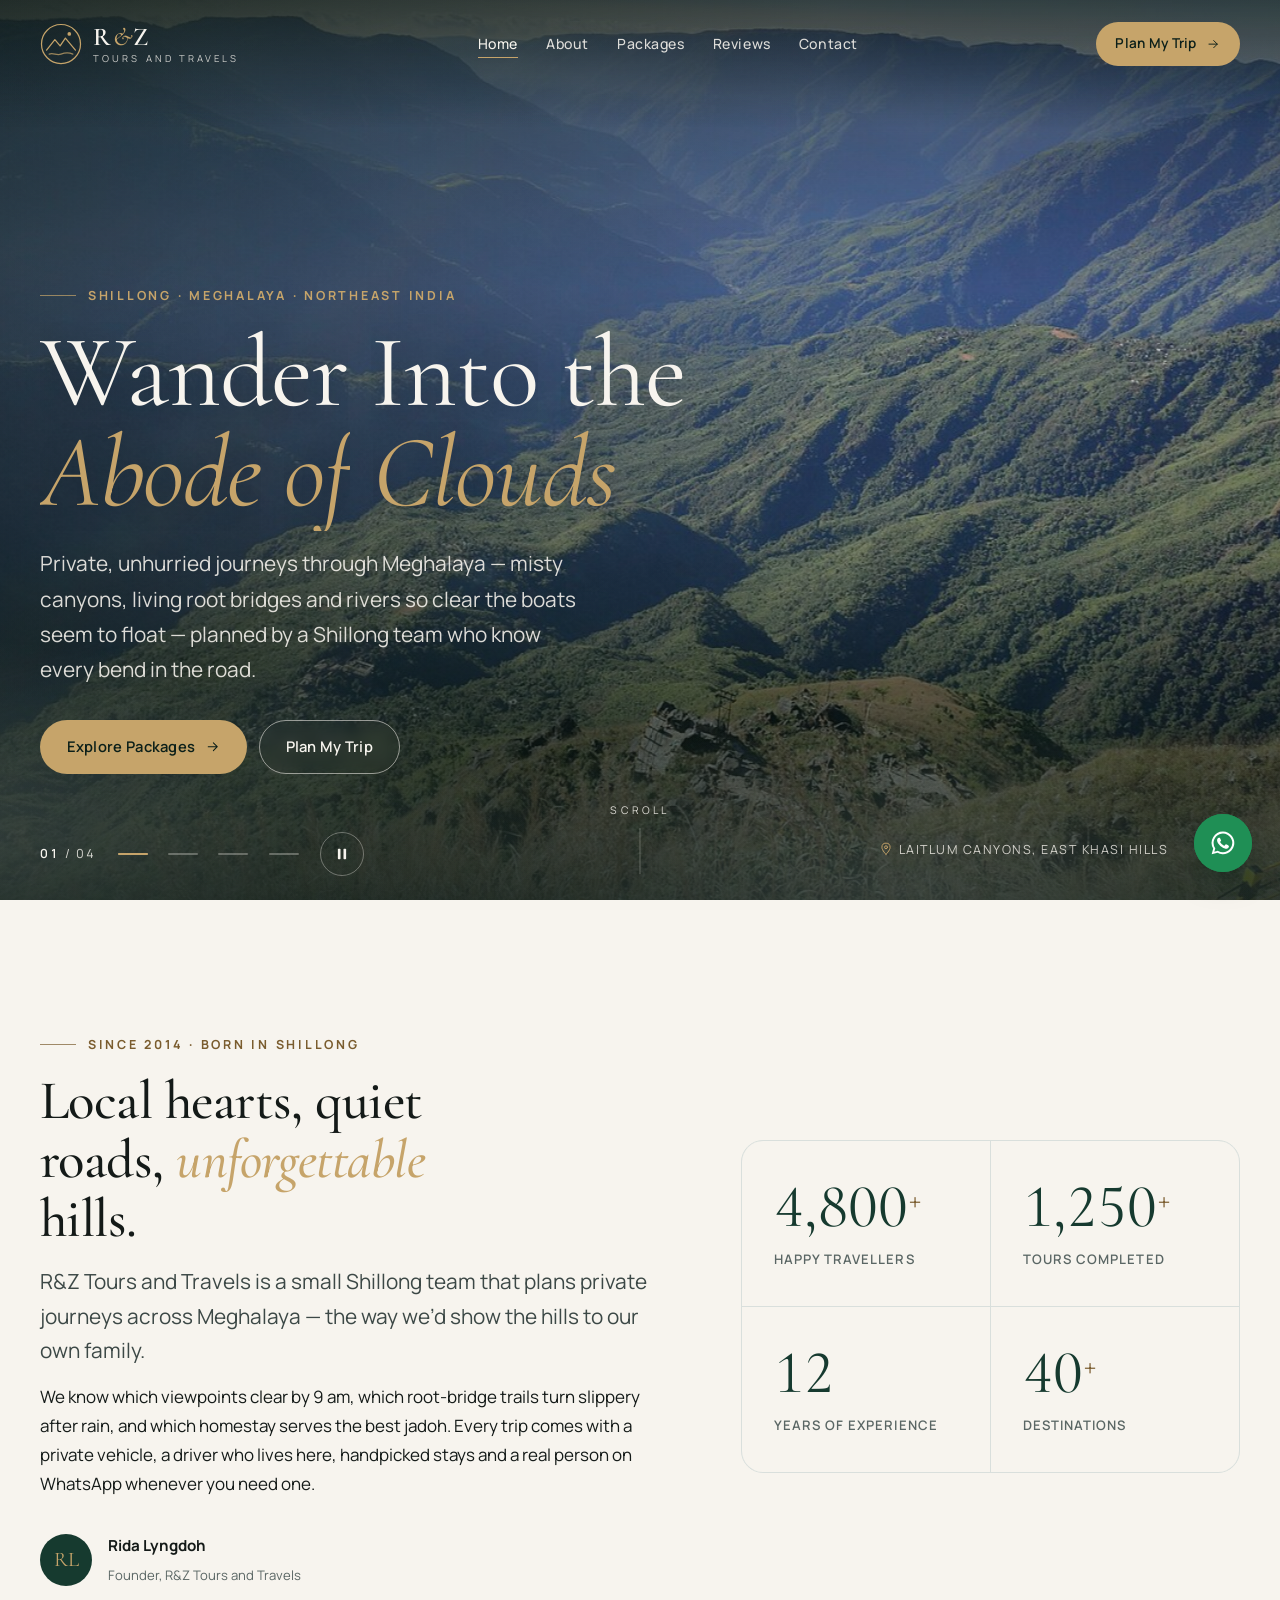
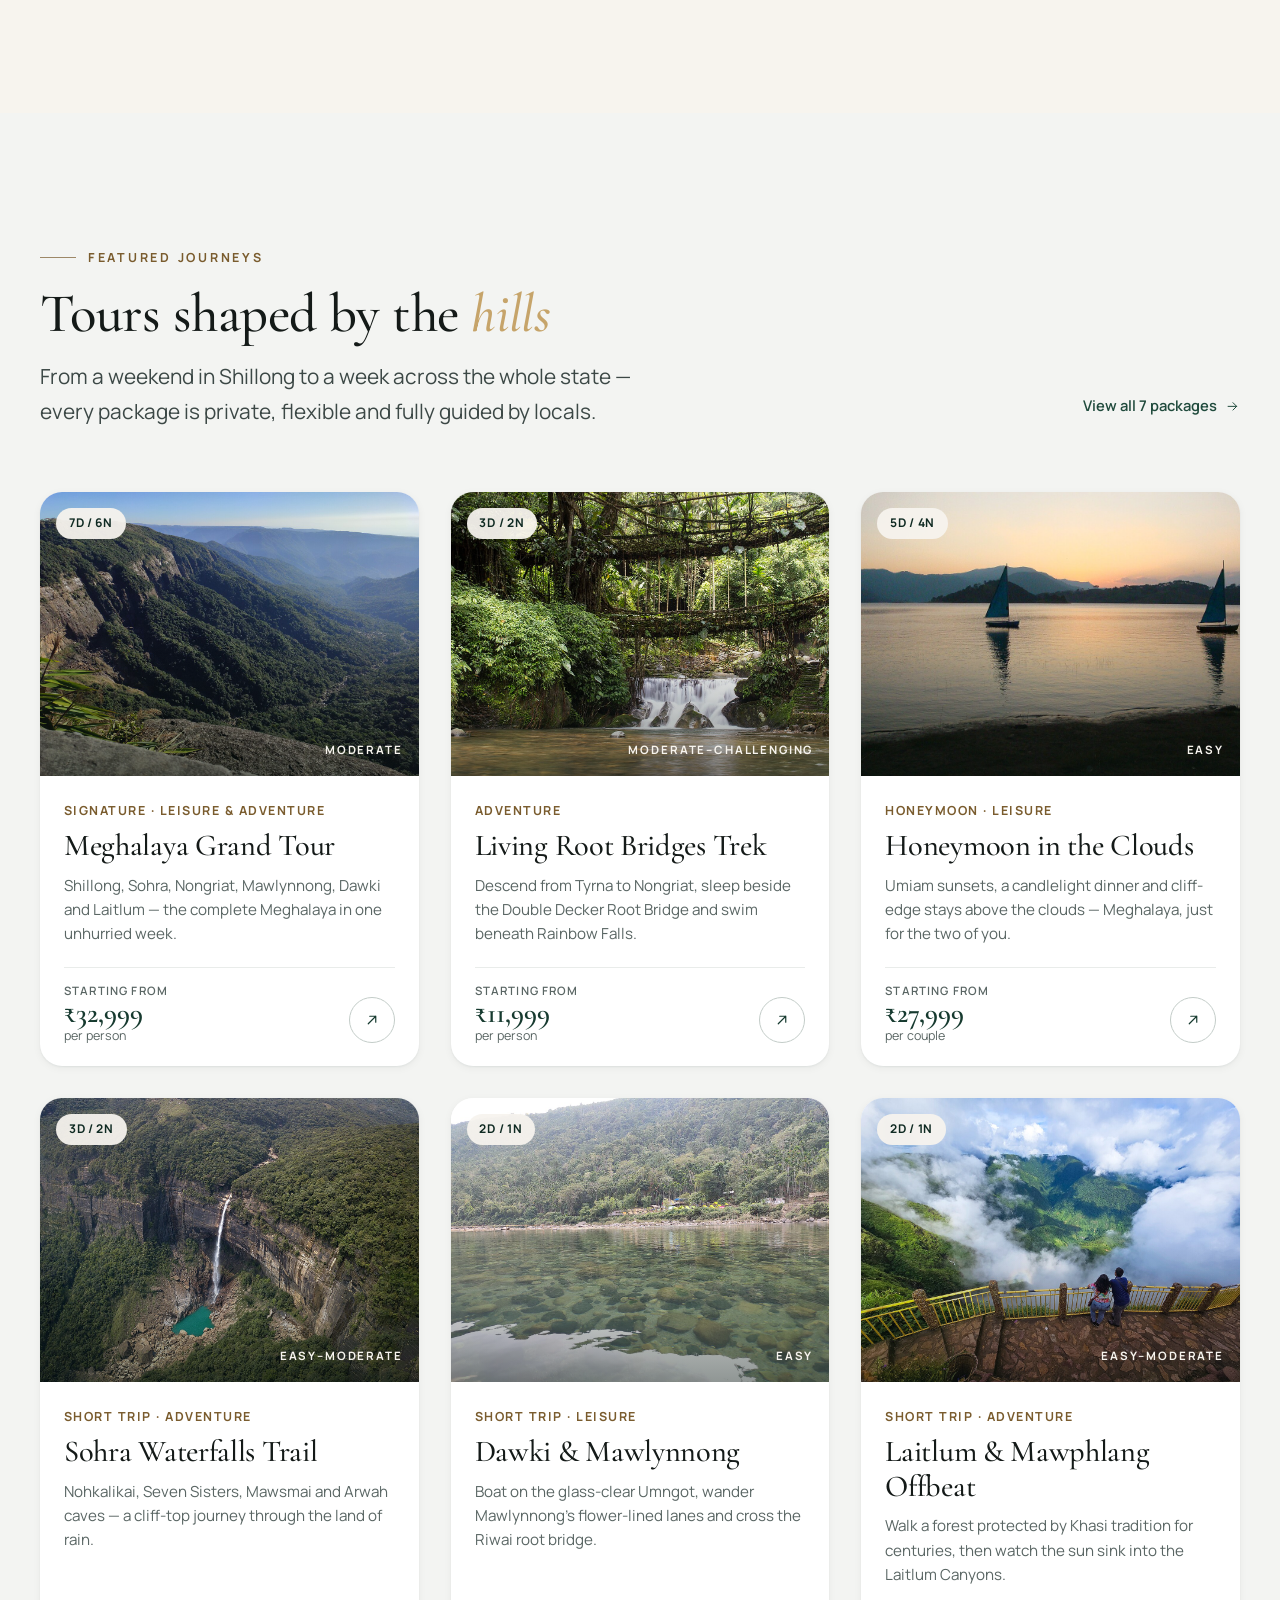
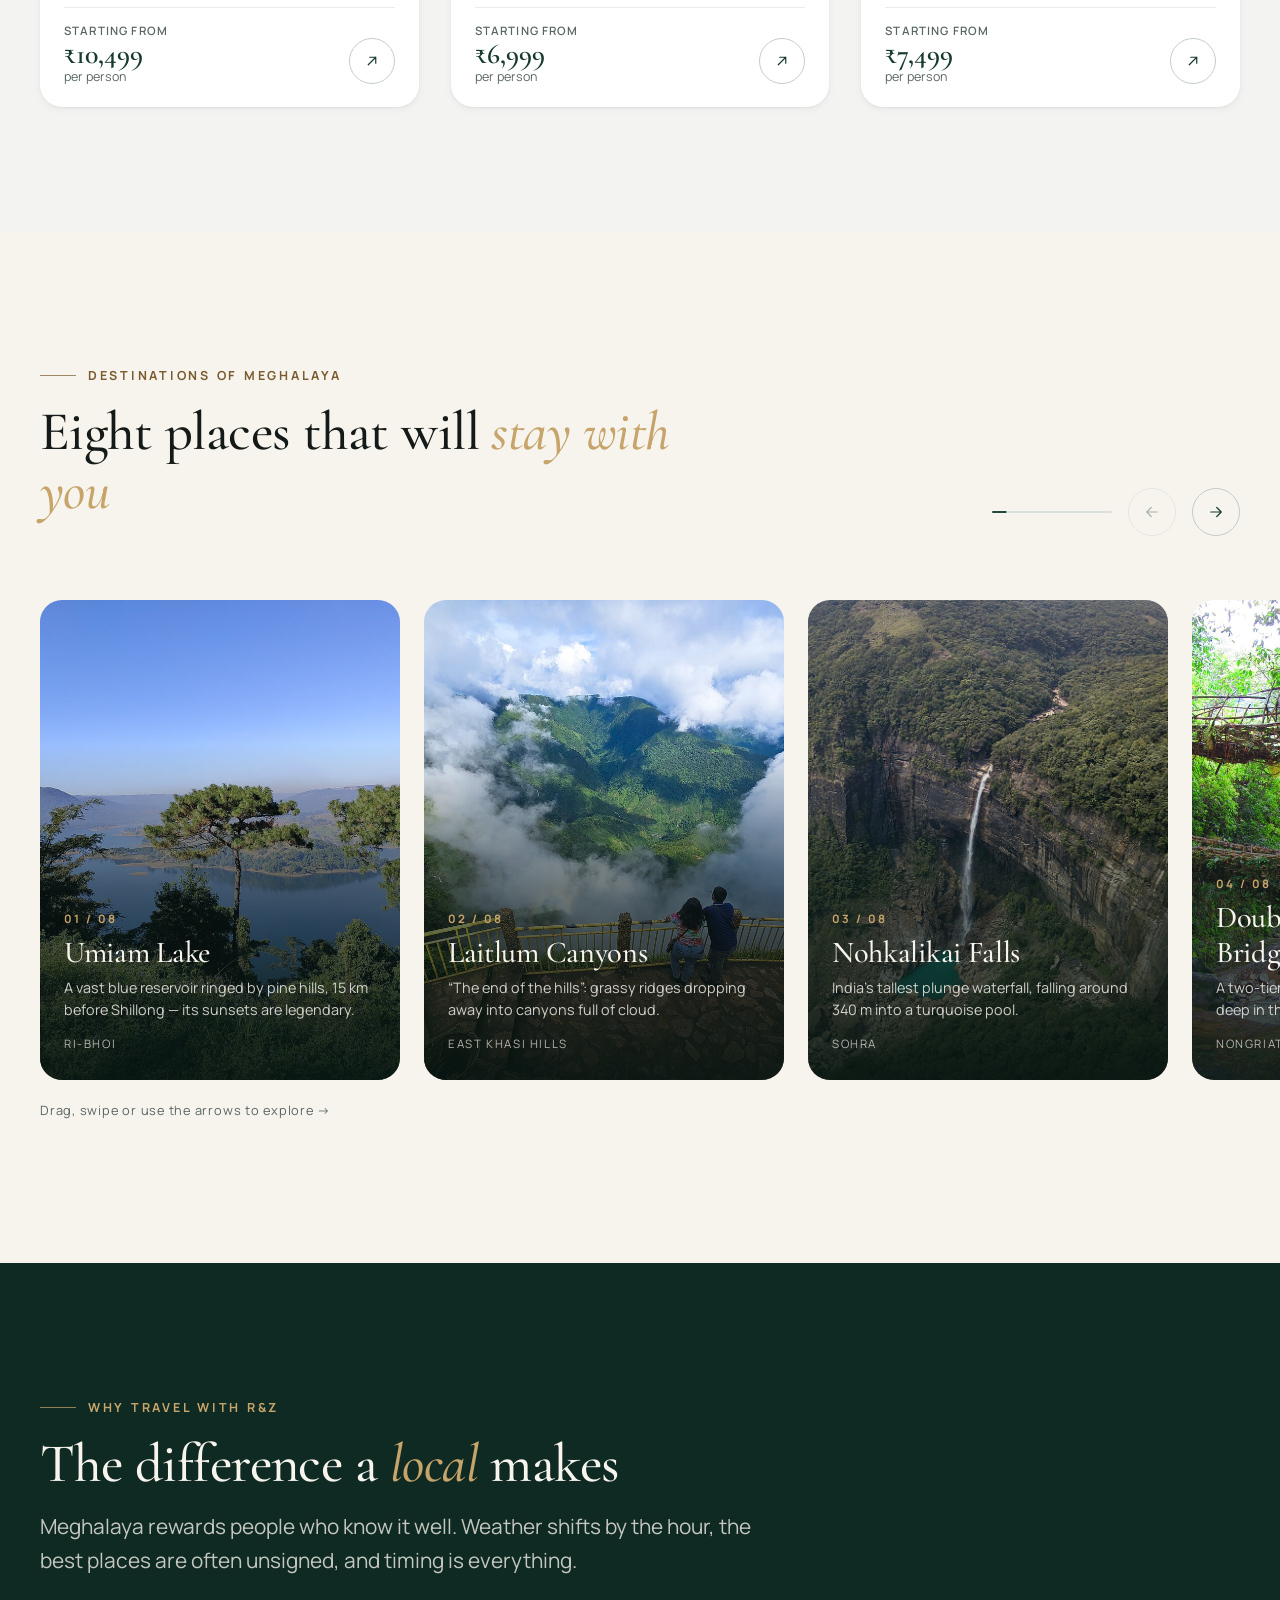
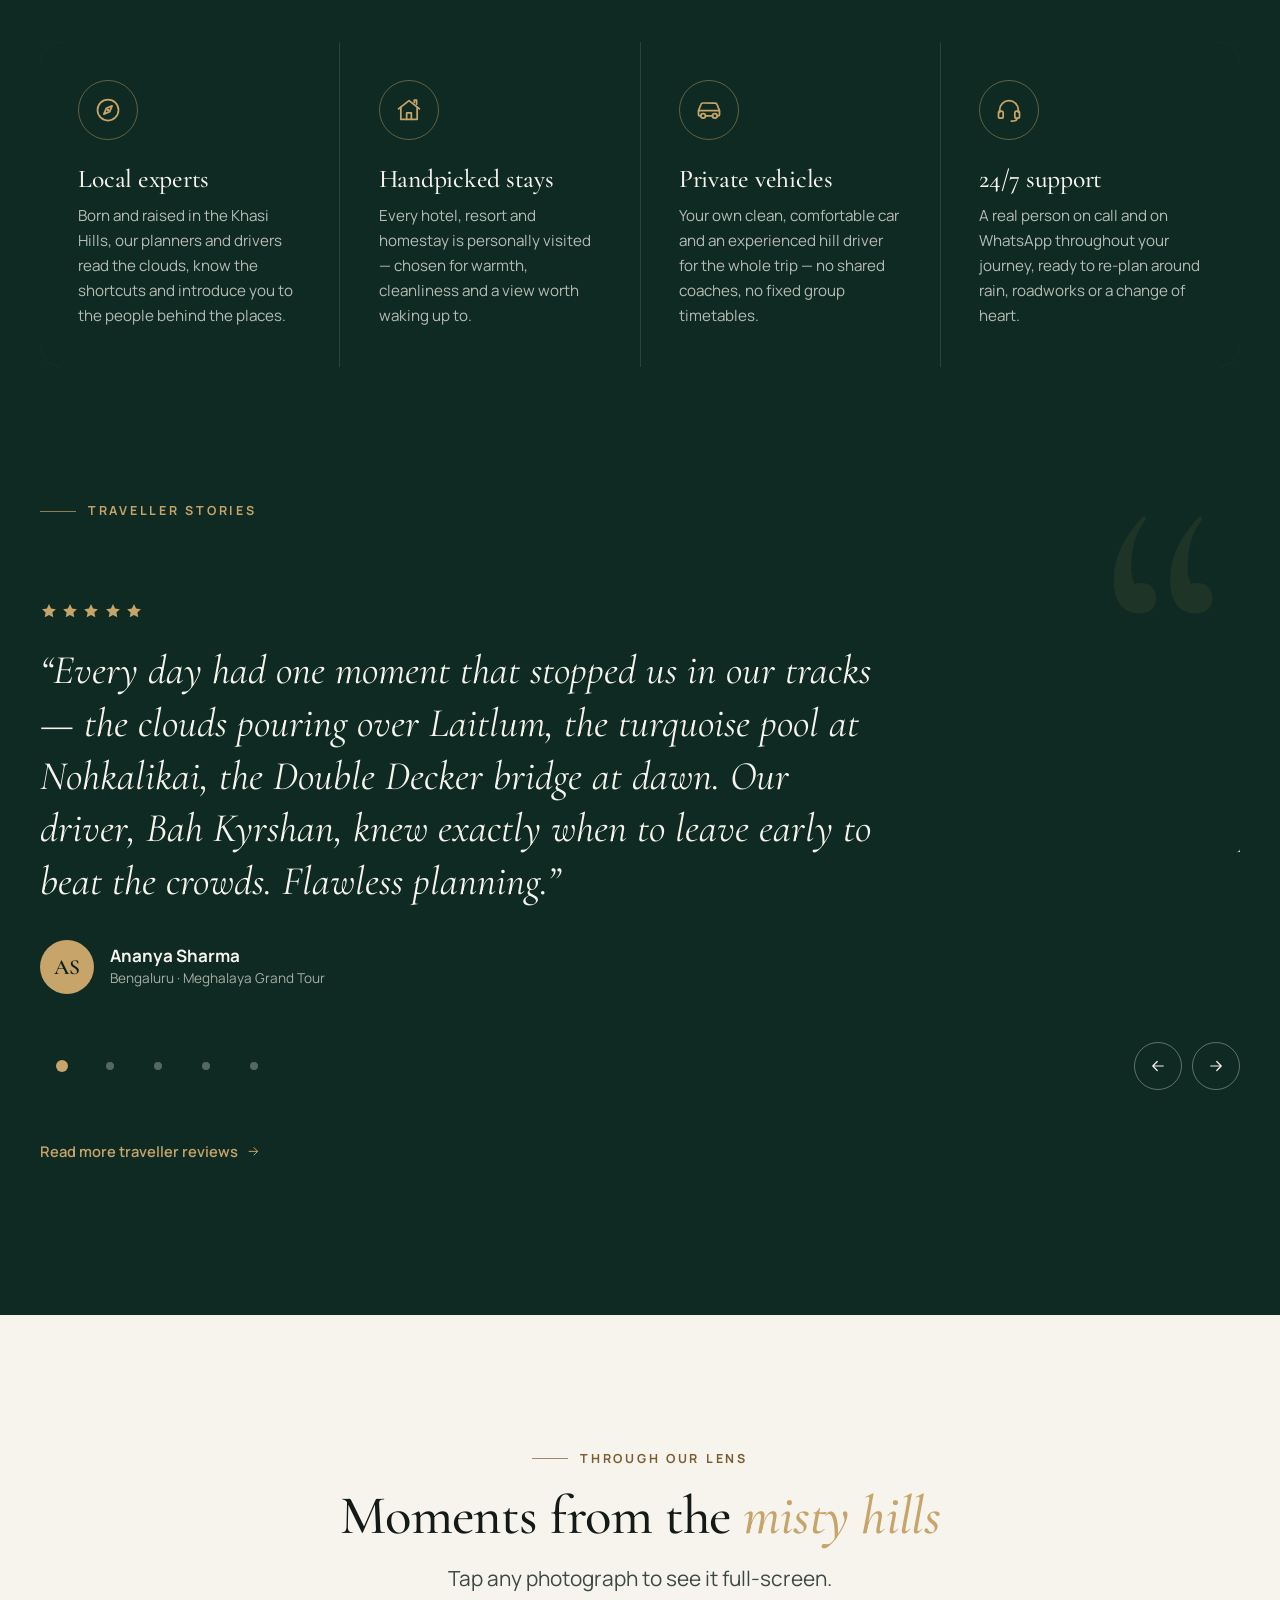
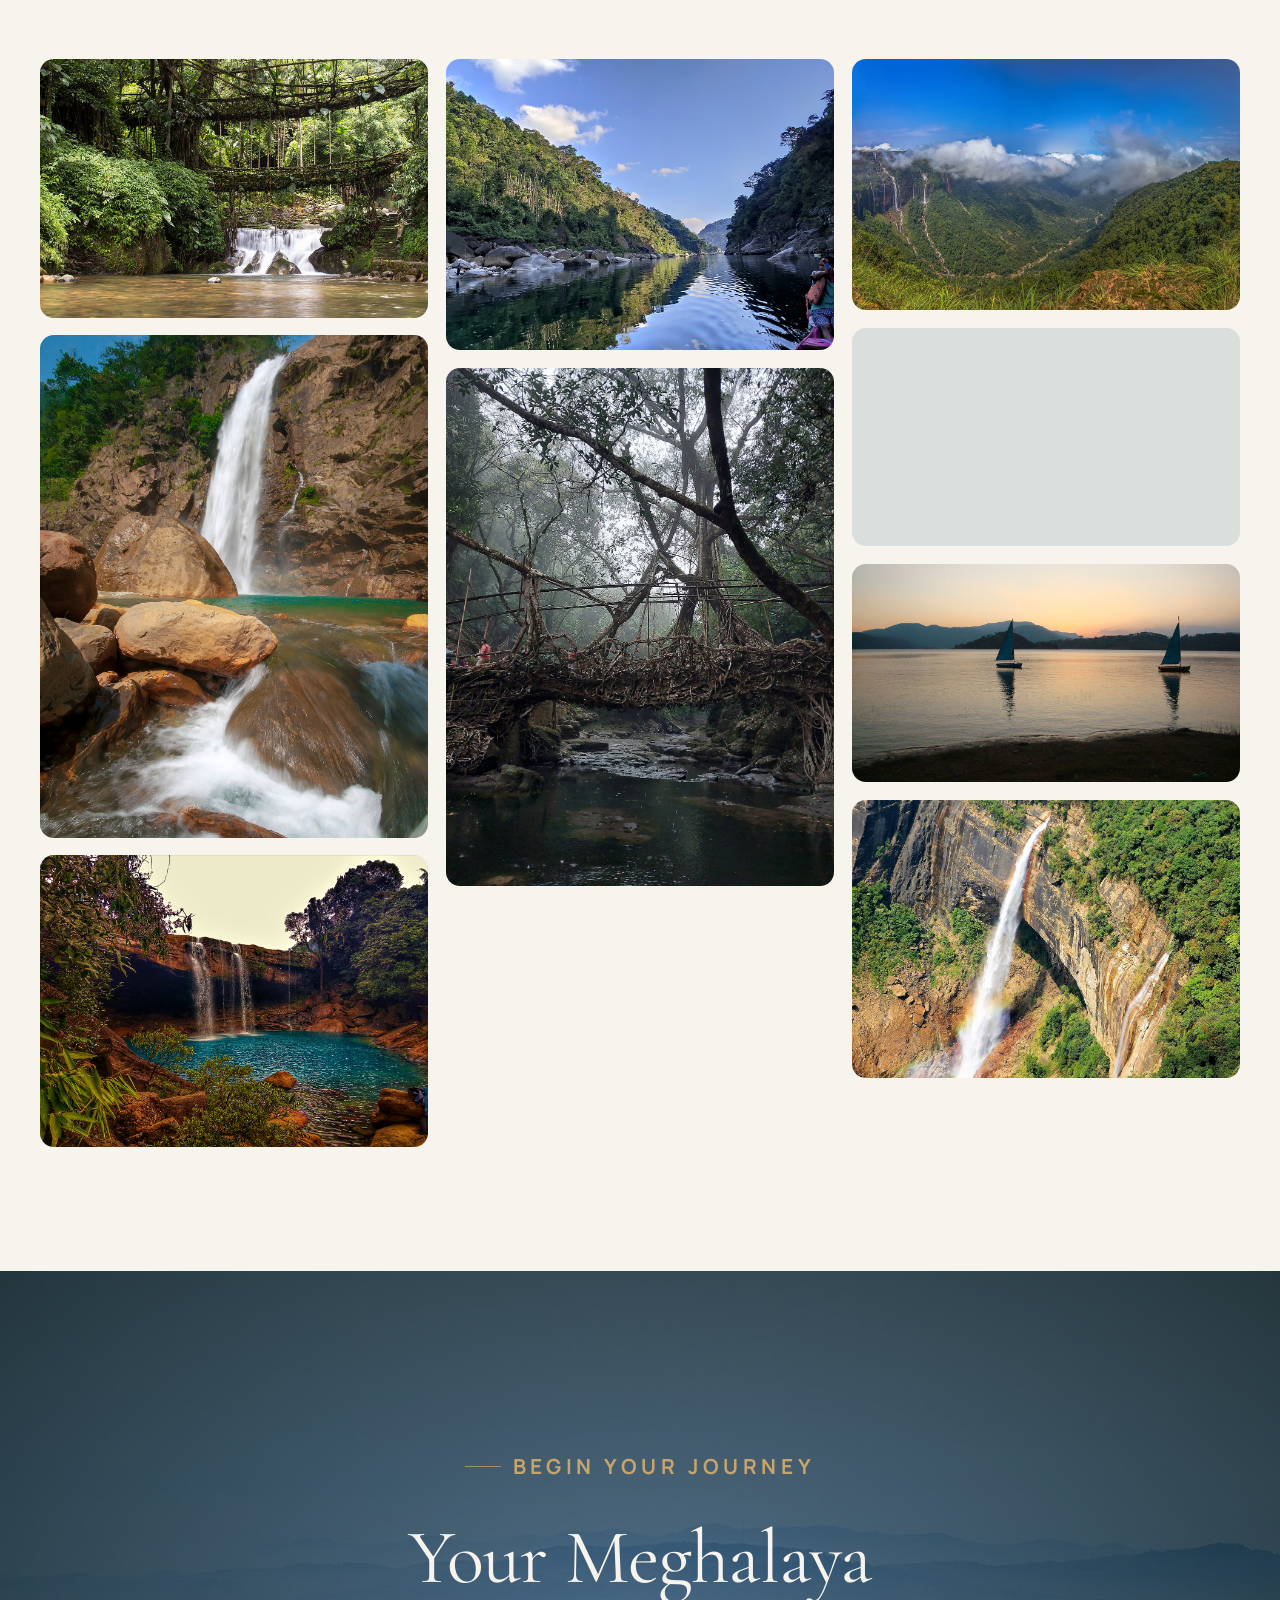
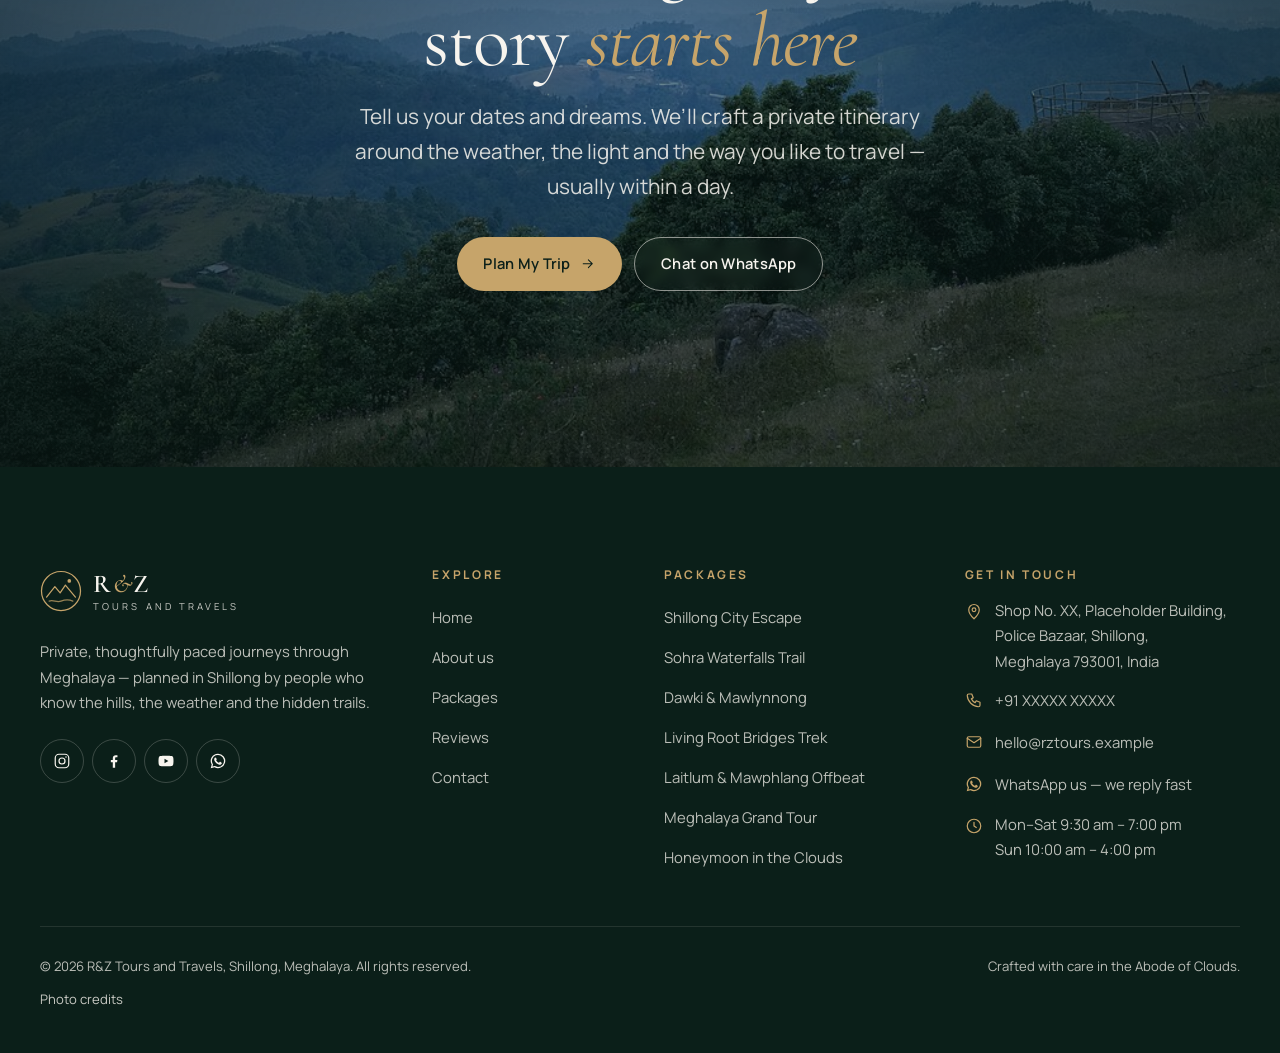
==== index.html @ 7c899595 "Initial Commit" ====
<!DOCTYPE html>
<html lang="en-IN">
<head>
<meta charset="utf-8">
<meta name="viewport" content="width=device-width, initial-scale=1">
<title>R&amp;Z Tours and Travels | Meghalaya &amp; Shillong Tour Packages</title>
<meta name="description" content="Private, locally guided tours of Meghalaya from Shillong — living root bridges, Sohra waterfalls, Dawki, Mawlynnong and Laitlum. Plan your trip with R&amp;Z Tours and Travels.">
<meta name="theme-color" content="#0f2a22">
<meta name="robots" content="index, follow">
<!-- Open Graph / social sharing (replace the example domain with your live domain) -->
<meta property="og:type" content="website">
<meta property="og:site_name" content="R&amp;Z Tours and Travels">
<meta property="og:title" content="R&amp;Z Tours and Travels | Meghalaya &amp; Shillong Tour Packages">
<meta property="og:description" content="Private, locally guided tours of Meghalaya from Shillong — living root bridges, Sohra waterfalls, Dawki, Mawlynnong and Laitlum. Plan your trip with R&amp;Z Tours and Travels.">
<meta property="og:url" content="https://www.rztours.example/">
<meta property="og:image" content="https://www.rztours.example/assets/images/laitlum-canyons-hero.jpg">
<meta property="og:locale" content="en_IN">
<meta name="twitter:card" content="summary_large_image">
<link rel="icon" type="image/svg+xml" href="data:image/svg+xml,%3Csvg%20xmlns%3D'http%3A%2F%2Fwww.w3.org%2F2000%2Fsvg'%20viewBox%3D'0%200%2048%2048'%3E%3Crect%20width%3D'48'%20height%3D'48'%20rx%3D'12'%20fill%3D'%230f2a22'%2F%3E%3Cpath%20d%3D'M8%2032l9.5-12%206%207.2%206-9L41%2032'%20fill%3D'none'%20stroke%3D'%23c6a46a'%20stroke-width%3D'3'%20stroke-linecap%3D'round'%20stroke-linejoin%3D'round'%2F%3E%3Ccircle%20cx%3D'33.5'%20cy%3D'13'%20r%3D'2.6'%20fill%3D'%23c6a46a'%2F%3E%3C%2Fsvg%3E">
<link rel="preconnect" href="https://fonts.googleapis.com">
<link rel="preconnect" href="https://fonts.gstatic.com" crossorigin>
<link rel="stylesheet" href="https://fonts.googleapis.com/css2?family=Cormorant+Garamond:ital,wght@0,400;0,500;0,600;1,400;1,500&amp;family=Manrope:wght@400;500;600;700&amp;display=swap">
<link rel="stylesheet" href="assets/css/style.css">
<script>
  /* Runs before paint: flags JS, decides between first-visit preloader and the page-transition curtain.
     Failsafe: if main.js never loads, the page is revealed after 4s. */
  (function (h) {
    h.className += ' js';
    var first = false;
    try { first = !sessionStorage.getItem('rz-visited'); sessionStorage.setItem('rz-visited', '1'); } catch (e) {}
    var reduce = window.matchMedia && window.matchMedia('(prefers-reduced-motion: reduce)').matches;
    h.className += (first && !reduce) ? ' show-preloader' : ' pt-cover';
    setTimeout(function () { if (!window.RZ) { h.className = h.className.replace(/\b(js|pt-cover|show-preloader)\b/g, ''); } }, 4000);
  })(document.documentElement);
</script>
<script type="application/ld+json">
{
  "@context": "https://schema.org",
  "@type": "TravelAgency",
  "name": "R&Z Tours and Travels",
  "url": "https://www.rztours.example/",
  "description": "Shillong-based travel agency offering private tours of Meghalaya: Shillong, Sohra (Cherrapunji), Dawki, Mawlynnong, living root bridges and Laitlum.",
  "image": "https://www.rztours.example/assets/images/laitlum-canyons-hero.jpg",
  "telephone": "+91 XXXXX XXXXX",
  "email": "hello@rztours.example",
  "priceRange": "₹₹",
  "address": {
    "@type": "PostalAddress",
    "streetAddress": "Shop No. XX, Placeholder Building, Police Bazaar",
    "addressLocality": "Shillong",
    "addressRegion": "Meghalaya",
    "postalCode": "793001",
    "addressCountry": "IN"
  },
  "geo": {
    "@type": "GeoCoordinates",
    "latitude": 25.5761,
    "longitude": 91.8826
  },
  "areaServed": {
    "@type": "State",
    "name": "Meghalaya"
  },
  "openingHoursSpecification": [
    {
      "@type": "OpeningHoursSpecification",
      "dayOfWeek": [
        "Monday",
        "Tuesday",
        "Wednesday",
        "Thursday",
        "Friday",
        "Saturday"
      ],
      "opens": "09:30",
      "closes": "19:00"
    },
    {
      "@type": "OpeningHoursSpecification",
      "dayOfWeek": "Sunday",
      "opens": "10:00",
      "closes": "16:00"
    }
  ],
  "sameAs": [
    "https://www.instagram.com/",
    "https://www.facebook.com/",
    "https://www.youtube.com/"
  ]
}
</script>
</head><body>
<a class="skip-link" href="#main">Skip to main content</a>

<!-- Preloader (first visit only) -->
<div class="preloader" aria-hidden="true">
  <div class="preloader__inner">
    <svg class="preloader__mark" viewBox="0 0 48 48" fill="none" stroke="currentColor" stroke-width="1.4" stroke-linecap="round" stroke-linejoin="round" aria-hidden="true"><circle cx="24" cy="24" r="22.3"/><path d="M7.5 31l9.5-12 6 7.2 6-9 11.5 13.8"/><path d="M10.5 35.6c4.4-2 8.6 1.9 13.5 0s9.2-2 13.5 0" opacity=".75"/><circle cx="33.5" cy="12.5" r="2.1" fill="currentColor" stroke="none"/></svg>
    <div class="preloader__word"><span>R&amp;Z</span></div>
    <div class="preloader__line"></div>
    <p class="preloader__sub">Tours and Travels · Shillong</p>
  </div>
</div>

<!-- Page transition curtain -->
<div class="page-transition" aria-hidden="true"><div class="page-transition__panel"><svg class="page-transition__mark" viewBox="0 0 48 48" fill="none" stroke="currentColor" stroke-width="1.4" stroke-linecap="round" stroke-linejoin="round" aria-hidden="true"><circle cx="24" cy="24" r="22.3"/><path d="M7.5 31l9.5-12 6 7.2 6-9 11.5 13.8"/><path d="M10.5 35.6c4.4-2 8.6 1.9 13.5 0s9.2-2 13.5 0" opacity=".75"/><circle cx="33.5" cy="12.5" r="2.1" fill="currentColor" stroke="none"/></svg></div></div>

<!-- ============ HEADER (identical on every page) ============ -->
<header class="site-header">
  <div class="container header__inner">
    <a class="logo" href="index.html" aria-label="R&amp;Z Tours and Travels — home">
      <svg class="logo__mark" viewBox="0 0 48 48" fill="none" stroke="currentColor" stroke-width="1.4" stroke-linecap="round" stroke-linejoin="round" aria-hidden="true"><circle cx="24" cy="24" r="22.3"/><path d="M7.5 31l9.5-12 6 7.2 6-9 11.5 13.8"/><path d="M10.5 35.6c4.4-2 8.6 1.9 13.5 0s9.2-2 13.5 0" opacity=".75"/><circle cx="33.5" cy="12.5" r="2.1" fill="currentColor" stroke="none"/></svg>
      <span class="logo__text"><span class="logo__name">R<i>&amp;</i>Z</span><span class="logo__sub">Tours and Travels</span></span>
    </a>
    <nav class="nav" aria-label="Primary">
      <ul class="nav__list">
          <li><a class="nav__link" href="index.html" aria-current="page">Home</a></li>
          <li><a class="nav__link" href="about.html">About</a></li>
          <li><a class="nav__link" href="packages.html">Packages</a></li>
          <li><a class="nav__link" href="reviews.html">Reviews</a></li>
          <li><a class="nav__link" href="contact.html">Contact</a></li>
      </ul>
    </nav>
    <a class="btn btn--gold btn--sm header__cta" href="contact.html">Plan My Trip <svg viewBox="0 0 24 24" fill="none" stroke="currentColor" stroke-width="1.6" stroke-linecap="round" stroke-linejoin="round" aria-hidden="true"><path d="M5 12h14M13 6l6 6-6 6"/></svg></a>
    <button class="menu-toggle" type="button" aria-expanded="false" aria-controls="mobile-menu" aria-label="Open menu">
      <span class="menu-toggle__box" aria-hidden="true"><span class="menu-toggle__line"></span><span class="menu-toggle__line"></span><span class="menu-toggle__line"></span></span>
    </button>
  </div>
</header>

<div class="mobile-menu" id="mobile-menu">
  <nav aria-label="Mobile">
    <ul class="mobile-menu__list">
        <li class="mobile-menu__item"><a class="mobile-menu__link" href="index.html" aria-current="page"><small>01</small>Home</a></li>
        <li class="mobile-menu__item"><a class="mobile-menu__link" href="about.html"><small>02</small>About</a></li>
        <li class="mobile-menu__item"><a class="mobile-menu__link" href="packages.html"><small>03</small>Packages</a></li>
        <li class="mobile-menu__item"><a class="mobile-menu__link" href="reviews.html"><small>04</small>Reviews</a></li>
        <li class="mobile-menu__item"><a class="mobile-menu__link" href="contact.html"><small>05</small>Contact</a></li>
    </ul>
  </nav>
  <div class="mobile-menu__foot">
    <a href="tel:+91XXXXXXXXXX">+91&nbsp;XXXXX&nbsp;XXXXX</a>
    <a href="mailto:hello@rztours.example">hello@rztours.example</a>
    <a href="https://wa.me/91XXXXXXXXXX" target="_blank" rel="noopener">Chat on WhatsApp</a>
  </div>
</div>
<!-- ============ /HEADER ============ -->

<main id="main">
  <!-- ===== HERO ===== -->
  <section class="hero hero--home" data-hero-slider aria-label="Introduction">
    <div class="hero__media" data-parallax="0.3">
      <div class="hero__slide is-active" data-caption="Laitlum Canyons, East Khasi Hills"><img src="assets/images/laitlum-canyons-hero.jpg" srcset="assets/images/laitlum-canyons.jpg 1280w, assets/images/laitlum-canyons-hero.jpg 1920w" sizes="100vw" width="1920" height="1440" alt="Layered green ridges of the Laitlum Canyons at the edge of the Khasi Hills" fetchpriority="high" decoding="async"></div>
      <div class="hero__slide" data-caption="Nohkalikai Falls, Sohra"><img src="assets/images/nohkalikai-falls-clouds-hero.jpg" srcset="assets/images/nohkalikai-falls-clouds.jpg 1280w, assets/images/nohkalikai-falls-clouds-hero.jpg 1920w" sizes="100vw" width="1920" height="1440" alt="" decoding="async"></div>
      <div class="hero__slide" data-caption="Umiam Lake, Ri-Bhoi"><img src="assets/images/umiam-lake-aerial-hero.jpg" srcset="assets/images/umiam-lake-aerial.jpg 1280w, assets/images/umiam-lake-aerial-hero.jpg 1920w" sizes="100vw" width="1920" height="1280" alt="" decoding="async"></div>
      <div class="hero__slide" data-caption="Seven Sisters Falls, Sohra"><img src="assets/images/seven-sisters-falls-valley-hero.jpg" srcset="assets/images/seven-sisters-falls-valley.jpg 1280w, assets/images/seven-sisters-falls-valley-hero.jpg 1920w" sizes="100vw" width="1920" height="1242" alt="" decoding="async"></div>
    </div>
    <div class="hero__overlay"></div>
    <div class="hero__mist" aria-hidden="true"></div>
    <div class="container hero__content">
      <p class="eyebrow hero-fade hero-fade--1"><span>Shillong · Meghalaya<span class="hide-sm"> · Northeast India</span></span></p>
      <h1 class="hero__title" data-split>Wander Into the<br> <em>Abode of Clouds</em></h1>
      <p class="hero__lead hero-fade hero-fade--2">Private, unhurried journeys through Meghalaya — misty canyons, living root bridges and rivers so clear the boats seem to float — planned by a Shillong team who know every bend in the road.</p>
      <div class="hero__actions hero-fade hero-fade--3">
        <a class="btn btn--gold" href="packages.html">Explore Packages <svg viewBox="0 0 24 24" fill="none" stroke="currentColor" stroke-width="1.6" stroke-linecap="round" stroke-linejoin="round" aria-hidden="true"><path d="M5 12h14M13 6l6 6-6 6"/></svg></a>
        <a class="btn btn--ghost" href="contact.html">Plan My Trip</a>
      </div>
    </div>
    <div class="hero__bar hero-fade hero-fade--4">
      <div class="container hero__bar-inner">
        <div class="hero__slides-nav">
          <span class="hero__count"><strong data-hero-count>01</strong> / 04</span>
          <div class="hero__dots"><button class="hero__dot is-active" type="button" aria-label="Show slide 1: Laitlum Canyons, East Khasi Hills" aria-current="true"></button><button class="hero__dot" type="button" aria-label="Show slide 2: Nohkalikai Falls, Sohra" aria-current="false"></button><button class="hero__dot" type="button" aria-label="Show slide 3: Umiam Lake, Ri-Bhoi" aria-current="false"></button><button class="hero__dot" type="button" aria-label="Show slide 4: Seven Sisters Falls, Sohra" aria-current="false"></button></div>
          <button class="icon-btn icon-btn--light" type="button" data-hero-toggle aria-pressed="false" aria-label="Pause slideshow" style="width:44px;height:44px"><svg viewBox="0 0 24 24" fill="currentColor" aria-hidden="true" data-icon="pause"><rect x="6.5" y="5" width="3.5" height="14" rx="1"/><rect x="14" y="5" width="3.5" height="14" rx="1"/></svg><svg viewBox="0 0 24 24" fill="currentColor" aria-hidden="true" data-icon="play" style="display:none"><path d="M8 5.5v13l11-6.5z"/></svg></button>
        </div>
        <p class="hero__caption"><svg viewBox="0 0 24 24" fill="none" stroke="currentColor" stroke-width="1.6" stroke-linecap="round" stroke-linejoin="round" aria-hidden="true"><path d="M12 21s-7-6.2-7-12a7 7 0 0114 0c0 5.8-7 12-7 12z"/><circle cx="12" cy="9" r="2.5"/></svg><span data-hero-caption>Laitlum Canyons, East Khasi Hills</span></p>
      </div>
    </div>
    <a class="scroll-indicator" href="#intro"><span>Scroll</span><span class="scroll-indicator__track" aria-hidden="true"></span></a>
  </section>

  <!-- ===== INTRO + COUNTERS ===== -->
  <section class="section" id="intro" aria-labelledby="intro-title">
    <div class="container split split--60">
      <div class="intro__text" data-reveal>
        <p class="eyebrow">Since 2014 · Born in Shillong</p>
        <h2 id="intro-title">Local hearts, quiet roads, <em class="accent">unforgettable</em> hills.</h2>
        <p class="lead">R&amp;Z Tours and Travels is a small Shillong team that plans private journeys across Meghalaya — the way we’d show the hills to our own family.</p>
        <p>We know which viewpoints clear by 9 am, which root-bridge trails turn slippery after rain, and which homestay serves the best jadoh. Every trip comes with a private vehicle, a driver who lives here, handpicked stays and a real person on WhatsApp whenever you need one.</p>
        <div class="signature">
          <span class="signature__avatar" aria-hidden="true">RL</span>
          <span><span class="signature__name">Rida Lyngdoh</span><br><span class="signature__role">Founder, R&amp;Z Tours and Travels</span></span>
        </div>
      </div>
      <!-- PLACEHOLDER STATS — update with real figures -->
      <div class="counters" data-stagger="0.12">
        <div class="counter"><span class="counter__num" data-count="4800"><span class="counter__value">4,800</span><sup>+</sup></span><span class="counter__label">Happy travellers</span></div>
        <div class="counter"><span class="counter__num" data-count="1250"><span class="counter__value">1,250</span><sup>+</sup></span><span class="counter__label">Tours completed</span></div>
        <div class="counter"><span class="counter__num" data-count="12"><span class="counter__value">12</span></span><span class="counter__label">Years of experience</span></div>
        <div class="counter"><span class="counter__num" data-count="40"><span class="counter__value">40</span><sup>+</sup></span><span class="counter__label">Destinations</span></div>
      </div>
    </div>
  </section>

  <!-- ===== FEATURED PACKAGES ===== -->
  <section class="section section--fog" aria-labelledby="featured-title">
    <div class="container">
      <div class="section-head section-head--row">
        <div data-reveal>
          <p class="eyebrow">Featured journeys</p>
          <h2 id="featured-title">Tours shaped by the <em class="accent">hills</em></h2>
          <p class="lead">From a weekend in Shillong to a week across the whole state — every package is private, flexible and fully guided by locals.</p>
        </div>
        <a class="link-arrow" href="packages.html" data-reveal>View all 7 packages <svg viewBox="0 0 24 24" fill="none" stroke="currentColor" stroke-width="1.6" stroke-linecap="round" stroke-linejoin="round" aria-hidden="true"><path d="M5 12h14M13 6l6 6-6 6"/></svg></a>
      </div>
      <div class="pkg-grid" data-stagger="0.1">
        <article class="pkg-card" data-category="leisure adventure">
          <a class="pkg-card__link" href="packages/meghalaya-grand-tour.html">
            <div class="pkg-card__media">
              <img src="assets/images/sohra-cliffs-green.jpg" width="1280" height="960" alt="Steep forested cliffs and valleys near Sohra" loading="lazy" decoding="async">
              <span class="pkg-card__badge">7D / 6N</span>
              <span class="pkg-card__tag">Moderate</span>
            </div>
            <div class="pkg-card__body">
              <p class="pkg-card__meta">Signature · Leisure &amp; Adventure</p>
              <h3 class="pkg-card__title">Meghalaya Grand Tour</h3>
              <p class="pkg-card__teaser">Shillong, Sohra, Nongriat, Mawlynnong, Dawki and Laitlum — the complete Meghalaya in one unhurried week.</p>
              <div class="pkg-card__foot">
              <!-- PLACEHOLDER PRICE — update before launch -->
              <span class="price"><small>Starting from</small><strong>₹32,999</strong><span>per person</span></span>
                <span class="pkg-card__cta" aria-hidden="true"><svg viewBox="0 0 24 24" fill="none" stroke="currentColor" stroke-width="1.6" stroke-linecap="round" stroke-linejoin="round" aria-hidden="true"><path d="M7 17L17 7M9 7h8v8"/></svg></span>
              </div>
            </div>
          </a>
        </article>
        <article class="pkg-card" data-category="adventure">
          <a class="pkg-card__link" href="packages/living-root-bridges-trek.html">
            <div class="pkg-card__media">
              <img src="assets/images/root-bridge-natural-pool.jpg" width="1280" height="853" alt="The Double Decker Root Bridge above a small waterfall and natural pool" loading="lazy" decoding="async">
              <span class="pkg-card__badge">3D / 2N</span>
              <span class="pkg-card__tag">Moderate–Challenging</span>
            </div>
            <div class="pkg-card__body">
              <p class="pkg-card__meta">Adventure</p>
              <h3 class="pkg-card__title">Living Root Bridges Trek</h3>
              <p class="pkg-card__teaser">Descend from Tyrna to Nongriat, sleep beside the Double Decker Root Bridge and swim beneath Rainbow Falls.</p>
              <div class="pkg-card__foot">
              <!-- PLACEHOLDER PRICE — update before launch -->
              <span class="price"><small>Starting from</small><strong>₹11,999</strong><span>per person</span></span>
                <span class="pkg-card__cta" aria-hidden="true"><svg viewBox="0 0 24 24" fill="none" stroke="currentColor" stroke-width="1.6" stroke-linecap="round" stroke-linejoin="round" aria-hidden="true"><path d="M7 17L17 7M9 7h8v8"/></svg></span>
              </div>
            </div>
          </a>
        </article>
        <article class="pkg-card" data-category="honeymoon leisure">
          <a class="pkg-card__link" href="packages/honeymoon-in-the-clouds.html">
            <div class="pkg-card__media">
              <img src="assets/images/umiam-lake-sunset-sails.jpg" width="1280" height="720" alt="Two sailboats silhouetted on Umiam Lake at sunset" loading="lazy" decoding="async">
              <span class="pkg-card__badge">5D / 4N</span>
              <span class="pkg-card__tag">Easy</span>
            </div>
            <div class="pkg-card__body">
              <p class="pkg-card__meta">Honeymoon · Leisure</p>
              <h3 class="pkg-card__title">Honeymoon in the Clouds</h3>
              <p class="pkg-card__teaser">Umiam sunsets, a candlelight dinner and cliff-edge stays above the clouds — Meghalaya, just for the two of you.</p>
              <div class="pkg-card__foot">
              <!-- PLACEHOLDER PRICE — update before launch -->
              <span class="price"><small>Starting from</small><strong>₹27,999</strong><span>per couple</span></span>
                <span class="pkg-card__cta" aria-hidden="true"><svg viewBox="0 0 24 24" fill="none" stroke="currentColor" stroke-width="1.6" stroke-linecap="round" stroke-linejoin="round" aria-hidden="true"><path d="M7 17L17 7M9 7h8v8"/></svg></span>
              </div>
            </div>
          </a>
        </article>
        <article class="pkg-card" data-category="short adventure">
          <a class="pkg-card__link" href="packages/sohra-waterfalls-trail.html">
            <div class="pkg-card__media">
              <img src="assets/images/nohkalikai-falls-plunge-pool.jpg" width="1280" height="983" alt="Nohkalikai Falls dropping into its turquoise plunge pool" loading="lazy" decoding="async">
              <span class="pkg-card__badge">3D / 2N</span>
              <span class="pkg-card__tag">Easy–Moderate</span>
            </div>
            <div class="pkg-card__body">
              <p class="pkg-card__meta">Short trip · Adventure</p>
              <h3 class="pkg-card__title">Sohra Waterfalls Trail</h3>
              <p class="pkg-card__teaser">Nohkalikai, Seven Sisters, Mawsmai and Arwah caves — a cliff-top journey through the land of rain.</p>
              <div class="pkg-card__foot">
              <!-- PLACEHOLDER PRICE — update before launch -->
              <span class="price"><small>Starting from</small><strong>₹10,499</strong><span>per person</span></span>
                <span class="pkg-card__cta" aria-hidden="true"><svg viewBox="0 0 24 24" fill="none" stroke="currentColor" stroke-width="1.6" stroke-linecap="round" stroke-linejoin="round" aria-hidden="true"><path d="M7 17L17 7M9 7h8v8"/></svg></span>
              </div>
            </div>
          </a>
        </article>
        <article class="pkg-card" data-category="short leisure">
          <a class="pkg-card__link" href="packages/dawki-mawlynnong.html">
            <div class="pkg-card__media">
              <img src="assets/images/umngot-river-clear-water.jpg" width="1280" height="960" alt="Pebbles clearly visible through the glassy water of the Umngot River" loading="lazy" decoding="async">
              <span class="pkg-card__badge">2D / 1N</span>
              <span class="pkg-card__tag">Easy</span>
            </div>
            <div class="pkg-card__body">
              <p class="pkg-card__meta">Short trip · Leisure</p>
              <h3 class="pkg-card__title">Dawki &amp; Mawlynnong</h3>
              <p class="pkg-card__teaser">Boat on the glass-clear Umngot, wander Mawlynnong’s flower-lined lanes and cross the Riwai root bridge.</p>
              <div class="pkg-card__foot">
              <!-- PLACEHOLDER PRICE — update before launch -->
              <span class="price"><small>Starting from</small><strong>₹6,999</strong><span>per person</span></span>
                <span class="pkg-card__cta" aria-hidden="true"><svg viewBox="0 0 24 24" fill="none" stroke="currentColor" stroke-width="1.6" stroke-linecap="round" stroke-linejoin="round" aria-hidden="true"><path d="M7 17L17 7M9 7h8v8"/></svg></span>
              </div>
            </div>
          </a>
        </article>
        <article class="pkg-card" data-category="short adventure">
          <a class="pkg-card__link" href="packages/laitlum-mawphlang-offbeat.html">
            <div class="pkg-card__media">
              <img src="assets/images/laitlum-viewpoint-clouds.jpg" width="1280" height="946" alt="A couple at a railed viewpoint above clouds drifting through a green valley" loading="lazy" decoding="async">
              <span class="pkg-card__badge">2D / 1N</span>
              <span class="pkg-card__tag">Easy–Moderate</span>
            </div>
            <div class="pkg-card__body">
              <p class="pkg-card__meta">Short trip · Adventure</p>
              <h3 class="pkg-card__title">Laitlum &amp; Mawphlang Offbeat</h3>
              <p class="pkg-card__teaser">Walk a forest protected by Khasi tradition for centuries, then watch the sun sink into the Laitlum Canyons.</p>
              <div class="pkg-card__foot">
              <!-- PLACEHOLDER PRICE — update before launch -->
              <span class="price"><small>Starting from</small><strong>₹7,499</strong><span>per person</span></span>
                <span class="pkg-card__cta" aria-hidden="true"><svg viewBox="0 0 24 24" fill="none" stroke="currentColor" stroke-width="1.6" stroke-linecap="round" stroke-linejoin="round" aria-hidden="true"><path d="M7 17L17 7M9 7h8v8"/></svg></span>
              </div>
            </div>
          </a>
        </article>
      </div>
    </div>
  </section>

  <!-- ===== DESTINATIONS STRIP ===== -->
  <section class="section dest" aria-labelledby="dest-title">
    <div class="container">
      <div class="section-head section-head--row">
        <div data-reveal>
          <p class="eyebrow">Destinations of Meghalaya</p>
          <h2 id="dest-title">Eight places that will <em class="accent">stay with you</em></h2>
        </div>
        <div class="dest-controls" data-reveal>
          <div class="dest-progress" aria-hidden="true"><span class="dest-progress__bar"></span></div>
          <button class="icon-btn" type="button" data-dest-prev aria-label="Scroll destinations left"><svg viewBox="0 0 24 24" fill="none" stroke="currentColor" stroke-width="1.6" stroke-linecap="round" stroke-linejoin="round" aria-hidden="true"><path d="M19 12H5M11 6l-6 6 6 6"/></svg></button>
          <button class="icon-btn" type="button" data-dest-next aria-label="Scroll destinations right"><svg viewBox="0 0 24 24" fill="none" stroke="currentColor" stroke-width="1.6" stroke-linecap="round" stroke-linejoin="round" aria-hidden="true"><path d="M5 12h14M13 6l6 6-6 6"/></svg></button>
        </div>
      </div>
    </div>
    <section class="dest-strip" tabindex="0" aria-label="Destinations — scroll or drag horizontally">
      <ul class="dest-track" data-stagger="0.08">
          <li class="dest-card">
            <a href="packages/shillong-city-escape.html" aria-label="Umiam Lake — see the related tour">
              <figure class="dest-card__figure">
                <img src="assets/images/umiam-lake-pines.jpg" width="1280" height="960" alt="Pine trees framing Umiam Lake under a clear blue sky" loading="lazy" decoding="async">
                <figcaption class="dest-card__caption">
                  <span class="dest-card__num">01 / 08</span>
                  <h3 class="dest-card__title">Umiam Lake</h3>
                  <p class="dest-card__text">A vast blue reservoir ringed by pine hills, 15 km before Shillong — its sunsets are legendary.</p>
                  <span class="dest-card__region">Ri-Bhoi</span>
                </figcaption>
              </figure>
            </a>
          </li>
          <li class="dest-card">
            <a href="packages/laitlum-mawphlang-offbeat.html" aria-label="Laitlum Canyons — see the related tour">
              <figure class="dest-card__figure">
                <img src="assets/images/laitlum-viewpoint-clouds.jpg" width="1280" height="946" alt="A couple at a railed viewpoint above clouds drifting through a green valley" loading="lazy" decoding="async">
                <figcaption class="dest-card__caption">
                  <span class="dest-card__num">02 / 08</span>
                  <h3 class="dest-card__title">Laitlum Canyons</h3>
                  <p class="dest-card__text">“The end of the hills”: grassy ridges dropping away into canyons full of cloud.</p>
                  <span class="dest-card__region">East Khasi Hills</span>
                </figcaption>
              </figure>
            </a>
          </li>
          <li class="dest-card">
            <a href="packages/sohra-waterfalls-trail.html" aria-label="Nohkalikai Falls — see the related tour">
              <figure class="dest-card__figure">
                <img src="assets/images/nohkalikai-falls-plunge-pool.jpg" width="1280" height="983" alt="Nohkalikai Falls dropping into its turquoise plunge pool" loading="lazy" decoding="async">
                <figcaption class="dest-card__caption">
                  <span class="dest-card__num">03 / 08</span>
                  <h3 class="dest-card__title">Nohkalikai Falls</h3>
                  <p class="dest-card__text">India’s tallest plunge waterfall, falling around 340 m into a turquoise pool.</p>
                  <span class="dest-card__region">Sohra</span>
                </figcaption>
              </figure>
            </a>
          </li>
          <li class="dest-card">
            <a href="packages/living-root-bridges-trek.html" aria-label="Double Decker Root Bridge — see the related tour">
              <figure class="dest-card__figure">
                <img src="assets/images/double-decker-root-bridge-river.jpg" width="1280" height="960" alt="The Double Decker Root Bridge above a clear jungle stream" loading="lazy" decoding="async">
                <figcaption class="dest-card__caption">
                  <span class="dest-card__num">04 / 08</span>
                  <h3 class="dest-card__title">Double Decker Root Bridge</h3>
                  <p class="dest-card__text">A two-tiered bridge grown from living roots, deep in the jungle at Nongriat.</p>
                  <span class="dest-card__region">Nongriat</span>
                </figcaption>
              </figure>
            </a>
          </li>
          <li class="dest-card">
            <a href="packages/dawki-mawlynnong.html" aria-label="Dawki &amp; the Umngot — see the related tour">
              <figure class="dest-card__figure">
                <img src="assets/images/umngot-river-clear-water.jpg" width="1280" height="960" alt="Pebbles clearly visible through the glassy water of the Umngot River" loading="lazy" decoding="async">
                <figcaption class="dest-card__caption">
                  <span class="dest-card__num">05 / 08</span>
                  <h3 class="dest-card__title">Dawki &amp; the Umngot</h3>
                  <p class="dest-card__text">A river so clear the boats seem to float on air, right on the Bangladesh border.</p>
                  <span class="dest-card__region">West Jaintia Hills</span>
                </figcaption>
              </figure>
            </a>
          </li>
          <li class="dest-card">
            <a href="packages/dawki-mawlynnong.html" aria-label="Mawlynnong — see the related tour">
              <figure class="dest-card__figure">
                <img src="assets/images/mawlynnong-village-lane.jpg" width="1280" height="1892" alt="A spotless bamboo-fenced lane lined with plants in Mawlynnong" loading="lazy" decoding="async">
                <figcaption class="dest-card__caption">
                  <span class="dest-card__num">06 / 08</span>
                  <h3 class="dest-card__title">Mawlynnong</h3>
                  <p class="dest-card__text">Asia’s cleanest village: swept lanes, bamboo bins and gardens in bloom.</p>
                  <span class="dest-card__region">East Khasi Hills</span>
                </figcaption>
              </figure>
            </a>
          </li>
          <li class="dest-card">
            <a href="packages/shillong-city-escape.html" aria-label="Elephant Falls — see the related tour">
              <figure class="dest-card__figure">
                <img src="assets/images/elephant-falls.jpg" width="1280" height="853" alt="Water cascading over dark rock ledges at Elephant Falls, Shillong" loading="lazy" decoding="async">
                <figcaption class="dest-card__caption">
                  <span class="dest-card__num">07 / 08</span>
                  <h3 class="dest-card__title">Elephant Falls</h3>
                  <p class="dest-card__text">Three tiers of falling water in a fern-draped glen on the edge of Shillong.</p>
                  <span class="dest-card__region">Shillong</span>
                </figcaption>
              </figure>
            </a>
          </li>
          <li class="dest-card">
            <a href="packages/shillong-city-escape.html" aria-label="Shillong Peak — see the related tour">
              <figure class="dest-card__figure">
                <img src="assets/images/shillong-peak-view.jpg" width="1280" height="960" alt="Shillong spread across the hills, seen from Shillong Peak" loading="lazy" decoding="async">
                <figcaption class="dest-card__caption">
                  <span class="dest-card__num">08 / 08</span>
                  <h3 class="dest-card__title">Shillong Peak</h3>
                  <p class="dest-card__text">The city’s highest viewpoint at 1,965 m, with the plains on the horizon.</p>
                  <span class="dest-card__region">Shillong</span>
                </figcaption>
              </figure>
            </a>
          </li>
      </ul>
    </section>
    <div class="container"><p class="dest-hint">Drag, swipe or use the arrows to explore →</p></div>
  </section>

  <!-- ===== WHY CHOOSE US ===== -->
  <section class="section section--pine on-dark" aria-labelledby="why-title">
    <div class="container">
      <div class="section-head" data-reveal>
        <p class="eyebrow">Why travel with R&amp;Z</p>
        <h2 id="why-title">The difference a <em class="accent">local</em> makes</h2>
        <p class="lead">Meghalaya rewards people who know it well. Weather shifts by the hour, the best places are often unsigned, and timing is everything.</p>
      </div>
      <div class="features" data-stagger="0.1">
        <article class="feature">
          <div class="feature__icon"><svg viewBox="0 0 24 24" fill="none" stroke="currentColor" stroke-width="1.5" stroke-linecap="round" stroke-linejoin="round" aria-hidden="true"><circle cx="12" cy="12" r="9"/><path d="M15.5 8.5l-2 5-5 2 2-5z"/><circle cx="12" cy="12" r="0.6" fill="currentColor"/></svg></div>
          <h3>Local experts</h3>
          <p>Born and raised in the Khasi Hills, our planners and drivers read the clouds, know the shortcuts and introduce you to the people behind the places.</p>
        </article>
        <article class="feature">
          <div class="feature__icon"><svg viewBox="0 0 24 24" fill="none" stroke="currentColor" stroke-width="1.5" stroke-linecap="round" stroke-linejoin="round" aria-hidden="true"><path d="M3 11l9-7 9 7"/><path d="M5 9.5V20h14V9.5"/><path d="M10 20v-5.5h4V20"/><path d="M16.5 5.5V3.5h2v3.6"/></svg></div>
          <h3>Handpicked stays</h3>
          <p>Every hotel, resort and homestay is personally visited — chosen for warmth, cleanliness and a view worth waking up to.</p>
        </article>
        <article class="feature">
          <div class="feature__icon"><svg viewBox="0 0 24 24" fill="none" stroke="currentColor" stroke-width="1.5" stroke-linecap="round" stroke-linejoin="round" aria-hidden="true"><path d="M3 16v-3.5L5 7.5A2 2 0 016.9 6h10.2A2 2 0 0119 7.5l2 5V16a1 1 0 01-1 1h-1M3 16a1 1 0 001 1h1M3 12.5h18M9 17h6"/><circle cx="7" cy="17" r="2"/><circle cx="17" cy="17" r="2"/></svg></div>
          <h3>Private vehicles</h3>
          <p>Your own clean, comfortable car and an experienced hill driver for the whole trip — no shared coaches, no fixed group timetables.</p>
        </article>
        <article class="feature">
          <div class="feature__icon"><svg viewBox="0 0 24 24" fill="none" stroke="currentColor" stroke-width="1.5" stroke-linecap="round" stroke-linejoin="round" aria-hidden="true"><path d="M4 14v-2a8 8 0 0116 0v2"/><rect x="3" y="13" width="4" height="6" rx="1.5"/><rect x="17" y="13" width="4" height="6" rx="1.5"/><path d="M19 19c0 1.5-2 2.5-5 2.5"/></svg></div>
          <h3>24/7 support</h3>
          <p>A real person on call and on WhatsApp throughout your journey, ready to re-plan around rain, roadworks or a change of heart.</p>
        </article>
      </div>
    </div>
  </section>

  <!-- ===== TESTIMONIALS ===== -->
  <!-- PLACEHOLDER TESTIMONIALS — replace with real customer reviews before going live -->
  <section class="section section--pine on-dark testimonials" style="padding-top:0" aria-labelledby="testimonials-title">
    <div class="container">
      <div class="section-head" data-reveal>
        <p class="eyebrow">Traveller stories</p>
        <h2 id="testimonials-title" class="visually-hidden">What our travellers say</h2>
      </div>
      <section class="carousel" data-carousel aria-roledescription="carousel" aria-label="Traveller testimonials" data-reveal>
        <div class="carousel__viewport" aria-live="off">
          <div class="carousel__track">
            <div class="carousel__slide" role="group" aria-roledescription="slide" aria-label="1 of 5">
              <figure class="quote">
                <div class="quote__stars" aria-label="5 out of 5 stars" role="img"><svg viewBox="0 0 24 24" fill="currentColor" aria-hidden="true"><path d="M12 2.8l2.8 5.9 6.4.8-4.7 4.4 1.2 6.4L12 17.2l-5.7 3.1 1.2-6.4L2.8 9.5l6.4-.8z"/></svg><svg viewBox="0 0 24 24" fill="currentColor" aria-hidden="true"><path d="M12 2.8l2.8 5.9 6.4.8-4.7 4.4 1.2 6.4L12 17.2l-5.7 3.1 1.2-6.4L2.8 9.5l6.4-.8z"/></svg><svg viewBox="0 0 24 24" fill="currentColor" aria-hidden="true"><path d="M12 2.8l2.8 5.9 6.4.8-4.7 4.4 1.2 6.4L12 17.2l-5.7 3.1 1.2-6.4L2.8 9.5l6.4-.8z"/></svg><svg viewBox="0 0 24 24" fill="currentColor" aria-hidden="true"><path d="M12 2.8l2.8 5.9 6.4.8-4.7 4.4 1.2 6.4L12 17.2l-5.7 3.1 1.2-6.4L2.8 9.5l6.4-.8z"/></svg><svg viewBox="0 0 24 24" fill="currentColor" aria-hidden="true"><path d="M12 2.8l2.8 5.9 6.4.8-4.7 4.4 1.2 6.4L12 17.2l-5.7 3.1 1.2-6.4L2.8 9.5l6.4-.8z"/></svg></div>
                <blockquote class="quote__text">“Every day had one moment that stopped us in our tracks — the clouds pouring over Laitlum, the turquoise pool at Nohkalikai, the Double Decker bridge at dawn. Our driver, Bah Kyrshan, knew exactly when to leave early to beat the crowds. Flawless planning.”</blockquote>
                <figcaption class="quote__author">
                  <span class="quote__avatar" aria-hidden="true">AS</span>
                  <span><span class="quote__name">Ananya Sharma</span><span class="quote__meta">Bengaluru · Meghalaya Grand Tour</span></span>
                </figcaption>
              </figure>
            </div>
            <div class="carousel__slide" role="group" aria-roledescription="slide" aria-label="2 of 5">
              <figure class="quote">
                <div class="quote__stars" aria-label="5 out of 5 stars" role="img"><svg viewBox="0 0 24 24" fill="currentColor" aria-hidden="true"><path d="M12 2.8l2.8 5.9 6.4.8-4.7 4.4 1.2 6.4L12 17.2l-5.7 3.1 1.2-6.4L2.8 9.5l6.4-.8z"/></svg><svg viewBox="0 0 24 24" fill="currentColor" aria-hidden="true"><path d="M12 2.8l2.8 5.9 6.4.8-4.7 4.4 1.2 6.4L12 17.2l-5.7 3.1 1.2-6.4L2.8 9.5l6.4-.8z"/></svg><svg viewBox="0 0 24 24" fill="currentColor" aria-hidden="true"><path d="M12 2.8l2.8 5.9 6.4.8-4.7 4.4 1.2 6.4L12 17.2l-5.7 3.1 1.2-6.4L2.8 9.5l6.4-.8z"/></svg><svg viewBox="0 0 24 24" fill="currentColor" aria-hidden="true"><path d="M12 2.8l2.8 5.9 6.4.8-4.7 4.4 1.2 6.4L12 17.2l-5.7 3.1 1.2-6.4L2.8 9.5l6.4-.8z"/></svg><svg viewBox="0 0 24 24" fill="currentColor" aria-hidden="true"><path d="M12 2.8l2.8 5.9 6.4.8-4.7 4.4 1.2 6.4L12 17.2l-5.7 3.1 1.2-6.4L2.8 9.5l6.4-.8z"/></svg></div>
                <blockquote class="quote__text">“Staying overnight in Nongriat was the best decision. We had the Double Decker bridge almost to ourselves in the morning and swam under Rainbow Falls. Our guide was patient, funny and knew every plant on the trail.”</blockquote>
                <figcaption class="quote__author">
                  <span class="quote__avatar" aria-hidden="true">DT</span>
                  <span><span class="quote__name">David Thompson</span><span class="quote__meta">Manchester, UK · Living Root Bridges Trek</span></span>
                </figcaption>
              </figure>
            </div>
            <div class="carousel__slide" role="group" aria-roledescription="slide" aria-label="3 of 5">
              <figure class="quote">
                <div class="quote__stars" aria-label="5 out of 5 stars" role="img"><svg viewBox="0 0 24 24" fill="currentColor" aria-hidden="true"><path d="M12 2.8l2.8 5.9 6.4.8-4.7 4.4 1.2 6.4L12 17.2l-5.7 3.1 1.2-6.4L2.8 9.5l6.4-.8z"/></svg><svg viewBox="0 0 24 24" fill="currentColor" aria-hidden="true"><path d="M12 2.8l2.8 5.9 6.4.8-4.7 4.4 1.2 6.4L12 17.2l-5.7 3.1 1.2-6.4L2.8 9.5l6.4-.8z"/></svg><svg viewBox="0 0 24 24" fill="currentColor" aria-hidden="true"><path d="M12 2.8l2.8 5.9 6.4.8-4.7 4.4 1.2 6.4L12 17.2l-5.7 3.1 1.2-6.4L2.8 9.5l6.4-.8z"/></svg><svg viewBox="0 0 24 24" fill="currentColor" aria-hidden="true"><path d="M12 2.8l2.8 5.9 6.4.8-4.7 4.4 1.2 6.4L12 17.2l-5.7 3.1 1.2-6.4L2.8 9.5l6.4-.8z"/></svg><svg viewBox="0 0 24 24" fill="currentColor" aria-hidden="true"><path d="M12 2.8l2.8 5.9 6.4.8-4.7 4.4 1.2 6.4L12 17.2l-5.7 3.1 1.2-6.4L2.8 9.5l6.4-.8z"/></svg></div>
                <blockquote class="quote__text">“The lakeside stay at Umiam was magical and the candlelight dinner in Shillong was such a thoughtful touch. The cliff-side room in Sohra had clouds literally drifting past our window. R&amp;Z handled everything quietly in the background.”</blockquote>
                <figcaption class="quote__author">
                  <span class="quote__avatar" aria-hidden="true">RP</span>
                  <span><span class="quote__name">Rohan &amp; Priya Mehta</span><span class="quote__meta">Mumbai · Honeymoon in the Clouds</span></span>
                </figcaption>
              </figure>
            </div>
            <div class="carousel__slide" role="group" aria-roledescription="slide" aria-label="4 of 5">
              <figure class="quote">
                <div class="quote__stars" aria-label="5 out of 5 stars" role="img"><svg viewBox="0 0 24 24" fill="currentColor" aria-hidden="true"><path d="M12 2.8l2.8 5.9 6.4.8-4.7 4.4 1.2 6.4L12 17.2l-5.7 3.1 1.2-6.4L2.8 9.5l6.4-.8z"/></svg><svg viewBox="0 0 24 24" fill="currentColor" aria-hidden="true"><path d="M12 2.8l2.8 5.9 6.4.8-4.7 4.4 1.2 6.4L12 17.2l-5.7 3.1 1.2-6.4L2.8 9.5l6.4-.8z"/></svg><svg viewBox="0 0 24 24" fill="currentColor" aria-hidden="true"><path d="M12 2.8l2.8 5.9 6.4.8-4.7 4.4 1.2 6.4L12 17.2l-5.7 3.1 1.2-6.4L2.8 9.5l6.4-.8z"/></svg><svg viewBox="0 0 24 24" fill="currentColor" aria-hidden="true"><path d="M12 2.8l2.8 5.9 6.4.8-4.7 4.4 1.2 6.4L12 17.2l-5.7 3.1 1.2-6.4L2.8 9.5l6.4-.8z"/></svg><svg viewBox="0 0 24 24" fill="currentColor" aria-hidden="true"><path d="M12 2.8l2.8 5.9 6.4.8-4.7 4.4 1.2 6.4L12 17.2l-5.7 3.1 1.2-6.4L2.8 9.5l6.4-.8z"/></svg></div>
                <blockquote class="quote__text">“The walk through Mawphlang Sacred Forest with a Khasi guide was deeply moving, and sunset at Laitlum was the best light I have ever photographed. Krang Suri’s blue pool was a wonderful surprise.”</blockquote>
                <figcaption class="quote__author">
                  <span class="quote__avatar" aria-hidden="true">MK</span>
                  <span><span class="quote__name">Meera Krishnan</span><span class="quote__meta">Hyderabad · Laitlum &amp; Mawphlang Offbeat</span></span>
                </figcaption>
              </figure>
            </div>
            <div class="carousel__slide" role="group" aria-roledescription="slide" aria-label="5 of 5">
              <figure class="quote">
                <div class="quote__stars" aria-label="5 out of 5 stars" role="img"><svg viewBox="0 0 24 24" fill="currentColor" aria-hidden="true"><path d="M12 2.8l2.8 5.9 6.4.8-4.7 4.4 1.2 6.4L12 17.2l-5.7 3.1 1.2-6.4L2.8 9.5l6.4-.8z"/></svg><svg viewBox="0 0 24 24" fill="currentColor" aria-hidden="true"><path d="M12 2.8l2.8 5.9 6.4.8-4.7 4.4 1.2 6.4L12 17.2l-5.7 3.1 1.2-6.4L2.8 9.5l6.4-.8z"/></svg><svg viewBox="0 0 24 24" fill="currentColor" aria-hidden="true"><path d="M12 2.8l2.8 5.9 6.4.8-4.7 4.4 1.2 6.4L12 17.2l-5.7 3.1 1.2-6.4L2.8 9.5l6.4-.8z"/></svg><svg viewBox="0 0 24 24" fill="currentColor" aria-hidden="true"><path d="M12 2.8l2.8 5.9 6.4.8-4.7 4.4 1.2 6.4L12 17.2l-5.7 3.1 1.2-6.4L2.8 9.5l6.4-.8z"/></svg><svg viewBox="0 0 24 24" fill="currentColor" aria-hidden="true"><path d="M12 2.8l2.8 5.9 6.4.8-4.7 4.4 1.2 6.4L12 17.2l-5.7 3.1 1.2-6.4L2.8 9.5l6.4-.8z"/></svg></div>
                <blockquote class="quote__text">“As a solo woman traveller I felt completely safe and looked after. The itinerary flowed naturally and never felt rushed, and the team checked in every evening. Mawlynnong and Dawki were my highlights.”</blockquote>
                <figcaption class="quote__author">
                  <span class="quote__avatar" aria-hidden="true">FS</span>
                  <span><span class="quote__name">Fatima Sheikh</span><span class="quote__meta">Ahmedabad · Meghalaya Grand Tour</span></span>
                </figcaption>
              </figure>
            </div>
          </div>
        </div>
        <div class="carousel__controls">
          <div class="carousel__dots"></div>
          <div class="carousel__arrows">
            <button class="icon-btn icon-btn--light" type="button" data-carousel-prev aria-label="Previous testimonial"><svg viewBox="0 0 24 24" fill="none" stroke="currentColor" stroke-width="1.6" stroke-linecap="round" stroke-linejoin="round" aria-hidden="true"><path d="M19 12H5M11 6l-6 6 6 6"/></svg></button>
            <button class="icon-btn icon-btn--light" type="button" data-carousel-next aria-label="Next testimonial"><svg viewBox="0 0 24 24" fill="none" stroke="currentColor" stroke-width="1.6" stroke-linecap="round" stroke-linejoin="round" aria-hidden="true"><path d="M5 12h14M13 6l6 6-6 6"/></svg></button>
          </div>
        </div>
      </section>
      <p style="margin-top:2.5rem" data-reveal><a class="link-arrow" style="color:var(--gold)" href="reviews.html">Read more traveller reviews <svg viewBox="0 0 24 24" fill="none" stroke="currentColor" stroke-width="1.6" stroke-linecap="round" stroke-linejoin="round" aria-hidden="true"><path d="M5 12h14M13 6l6 6-6 6"/></svg></a></p>
    </div>
  </section>

  <!-- ===== GALLERY ===== -->
  <section class="section" aria-labelledby="gallery-title">
    <div class="container">
      <div class="section-head section-head--center" data-reveal>
        <p class="eyebrow">Through our lens</p>
        <h2 id="gallery-title">Moments from the <em class="accent">misty hills</em></h2>
        <p class="lead">Tap any photograph to see it full-screen.</p>
      </div>
      <div class="masonry" data-gallery data-stagger="0.06">
        <a class="gallery-item" href="assets/images/root-bridge-natural-pool.jpg" data-lightbox data-caption="Double Decker Root Bridge and pool" data-credit="Jayesh minde / CC BY-SA 4.0" data-credit-url="https://commons.wikimedia.org/wiki/File:The_double_decker_living_root_bridge.jpg" data-no-transition>
          <img src="assets/images/root-bridge-natural-pool.jpg" width="1280" height="853" alt="The Double Decker Root Bridge above a small waterfall and natural pool" loading="lazy" decoding="async">
          <span class="gallery-item__zoom" aria-hidden="true"><svg viewBox="0 0 24 24" fill="none" stroke="currentColor" stroke-width="1.6" stroke-linecap="round" stroke-linejoin="round" aria-hidden="true"><circle cx="11" cy="11" r="6.5"/><path d="M20 20l-4.2-4.2M11 8.5v5M8.5 11h5"/></svg></span>
          <span class="gallery-item__cap" aria-hidden="true">Double Decker Root Bridge and pool</span>
          <span class="visually-hidden">Open larger image: Double Decker Root Bridge and pool</span>
        </a>
        <a class="gallery-item" href="assets/images/rainbow-falls-nongriat.jpg" data-lightbox data-caption="Rainbow Falls, Nongriat" data-credit="Saurabhsawantphoto / CC BY-SA 4.0" data-credit-url="https://commons.wikimedia.org/wiki/File:SaurabhSawant_RainbowFalls_Nongriat_MG_2913.jpg" data-no-transition>
          <img src="assets/images/rainbow-falls-nongriat.jpg" width="1280" height="1657" alt="Rainbow Falls plunging into a turquoise pool among boulders near Nongriat" loading="lazy" decoding="async">
          <span class="gallery-item__zoom" aria-hidden="true"><svg viewBox="0 0 24 24" fill="none" stroke="currentColor" stroke-width="1.6" stroke-linecap="round" stroke-linejoin="round" aria-hidden="true"><circle cx="11" cy="11" r="6.5"/><path d="M20 20l-4.2-4.2M11 8.5v5M8.5 11h5"/></svg></span>
          <span class="gallery-item__cap" aria-hidden="true">Rainbow Falls, Nongriat</span>
          <span class="visually-hidden">Open larger image: Rainbow Falls, Nongriat</span>
        </a>
        <a class="gallery-item" href="assets/images/krang-suri-falls.jpg" data-lightbox data-caption="Krang Suri Falls, Jaintia Hills" data-credit="Abhimanyu Pathak / CC BY-SA 4.0" data-credit-url="https://commons.wikimedia.org/wiki/File:Krang_Suri_Falls.jpg" data-no-transition>
          <img src="assets/images/krang-suri-falls.jpg" width="1280" height="960" alt="Krang Suri Falls pouring into a vivid blue pool" loading="lazy" decoding="async">
          <span class="gallery-item__zoom" aria-hidden="true"><svg viewBox="0 0 24 24" fill="none" stroke="currentColor" stroke-width="1.6" stroke-linecap="round" stroke-linejoin="round" aria-hidden="true"><circle cx="11" cy="11" r="6.5"/><path d="M20 20l-4.2-4.2M11 8.5v5M8.5 11h5"/></svg></span>
          <span class="gallery-item__cap" aria-hidden="true">Krang Suri Falls, Jaintia Hills</span>
          <span class="visually-hidden">Open larger image: Krang Suri Falls, Jaintia Hills</span>
        </a>
        <a class="gallery-item" href="assets/images/umngot-river-gorge-hero.jpg" data-lightbox data-caption="Umngot River, Dawki" data-credit="ANKAN / CC BY-SA 4.0" data-credit-url="https://commons.wikimedia.org/wiki/File:Umngot_River_View.jpg" data-no-transition>
          <img src="assets/images/umngot-river-gorge.jpg" width="1280" height="960" alt="The Umngot River winding between steep forested hills near Dawki" loading="lazy" decoding="async">
          <span class="gallery-item__zoom" aria-hidden="true"><svg viewBox="0 0 24 24" fill="none" stroke="currentColor" stroke-width="1.6" stroke-linecap="round" stroke-linejoin="round" aria-hidden="true"><circle cx="11" cy="11" r="6.5"/><path d="M20 20l-4.2-4.2M11 8.5v5M8.5 11h5"/></svg></span>
          <span class="gallery-item__cap" aria-hidden="true">Umngot River, Dawki</span>
          <span class="visually-hidden">Open larger image: Umngot River, Dawki</span>
        </a>
        <a class="gallery-item" href="assets/images/riwai-living-root-bridge.jpg" data-lightbox data-caption="Living Root Bridge, Riwai" data-credit="Keshuseeker / CC BY-SA 4.0" data-credit-url="https://commons.wikimedia.org/wiki/File:Root_Bridge,_Mawlynnong...jpg" data-no-transition>
          <img src="assets/images/riwai-living-root-bridge.jpg" width="1280" height="1707" alt="A misty living root bridge at Riwai village near Mawlynnong" loading="lazy" decoding="async">
          <span class="gallery-item__zoom" aria-hidden="true"><svg viewBox="0 0 24 24" fill="none" stroke="currentColor" stroke-width="1.6" stroke-linecap="round" stroke-linejoin="round" aria-hidden="true"><circle cx="11" cy="11" r="6.5"/><path d="M20 20l-4.2-4.2M11 8.5v5M8.5 11h5"/></svg></span>
          <span class="gallery-item__cap" aria-hidden="true">Living Root Bridge, Riwai</span>
          <span class="visually-hidden">Open larger image: Living Root Bridge, Riwai</span>
        </a>
        <a class="gallery-item" href="assets/images/seven-sisters-falls-valley-hero.jpg" data-lightbox data-caption="Seven Sisters Falls, Sohra" data-credit="Trideep Dutta Photography / CC BY-SA 4.0" data-credit-url="https://commons.wikimedia.org/wiki/File:Seven_Sisters_Falls.jpg" data-no-transition>
          <img src="assets/images/seven-sisters-falls-valley.jpg" width="1280" height="828" alt="Seven Sisters Falls streaming down a cliff above a green valley" loading="lazy" decoding="async">
          <span class="gallery-item__zoom" aria-hidden="true"><svg viewBox="0 0 24 24" fill="none" stroke="currentColor" stroke-width="1.6" stroke-linecap="round" stroke-linejoin="round" aria-hidden="true"><circle cx="11" cy="11" r="6.5"/><path d="M20 20l-4.2-4.2M11 8.5v5M8.5 11h5"/></svg></span>
          <span class="gallery-item__cap" aria-hidden="true">Seven Sisters Falls, Sohra</span>
          <span class="visually-hidden">Open larger image: Seven Sisters Falls, Sohra</span>
        </a>
        <a class="gallery-item" href="assets/images/mawphlang-sacred-forest.jpg" data-lightbox data-caption="Mawphlang Sacred Forest" data-credit="Daniel Romanson / CC0" data-credit-url="https://commons.wikimedia.org/wiki/File:Trees_of_Mawphlang_Sacred_Forest_Meghalaya.jpg" data-no-transition>
          <img src="assets/images/mawphlang-sacred-forest.jpg" width="1280" height="720" alt="Tall trees and dappled light inside the Mawphlang Sacred Forest" loading="lazy" decoding="async">
          <span class="gallery-item__zoom" aria-hidden="true"><svg viewBox="0 0 24 24" fill="none" stroke="currentColor" stroke-width="1.6" stroke-linecap="round" stroke-linejoin="round" aria-hidden="true"><circle cx="11" cy="11" r="6.5"/><path d="M20 20l-4.2-4.2M11 8.5v5M8.5 11h5"/></svg></span>
          <span class="gallery-item__cap" aria-hidden="true">Mawphlang Sacred Forest</span>
          <span class="visually-hidden">Open larger image: Mawphlang Sacred Forest</span>
        </a>
        <a class="gallery-item" href="assets/images/umiam-lake-sunset-sails-hero.jpg" data-lightbox data-caption="Sails at sunset, Umiam Lake" data-credit="Gargi Gore / CC BY-SA 4.0" data-credit-url="https://commons.wikimedia.org/wiki/File:Umiam_Lake.jpg" data-no-transition>
          <img src="assets/images/umiam-lake-sunset-sails.jpg" width="1280" height="720" alt="Two sailboats silhouetted on Umiam Lake at sunset" loading="lazy" decoding="async">
          <span class="gallery-item__zoom" aria-hidden="true"><svg viewBox="0 0 24 24" fill="none" stroke="currentColor" stroke-width="1.6" stroke-linecap="round" stroke-linejoin="round" aria-hidden="true"><circle cx="11" cy="11" r="6.5"/><path d="M20 20l-4.2-4.2M11 8.5v5M8.5 11h5"/></svg></span>
          <span class="gallery-item__cap" aria-hidden="true">Sails at sunset, Umiam Lake</span>
          <span class="visually-hidden">Open larger image: Sails at sunset, Umiam Lake</span>
        </a>
        <a class="gallery-item" href="assets/images/nohkalikai-falls-rainbow.jpg" data-lightbox data-caption="Rainbow at Nohkalikai Falls" data-credit="Jyotishkardey / CC BY-SA 4.0" data-credit-url="https://commons.wikimedia.org/wiki/File:Nohkalikai_Falls_of_Cherrapunji_in_summer.jpg" data-no-transition>
          <img src="assets/images/nohkalikai-falls-rainbow.jpg" width="1280" height="917" alt="A rainbow forming in the spray of Nohkalikai Falls" loading="lazy" decoding="async">
          <span class="gallery-item__zoom" aria-hidden="true"><svg viewBox="0 0 24 24" fill="none" stroke="currentColor" stroke-width="1.6" stroke-linecap="round" stroke-linejoin="round" aria-hidden="true"><circle cx="11" cy="11" r="6.5"/><path d="M20 20l-4.2-4.2M11 8.5v5M8.5 11h5"/></svg></span>
          <span class="gallery-item__cap" aria-hidden="true">Rainbow at Nohkalikai Falls</span>
          <span class="visually-hidden">Open larger image: Rainbow at Nohkalikai Falls</span>
        </a>
      </div>
    </div>
  </section>

  <section class="cta-band" aria-labelledby="cta-title">
    <div class="cta-band__media" data-parallax="0.15"><img src="assets/images/khasi-hills-dawn-hero.jpg" srcset="assets/images/khasi-hills-dawn.jpg 1280w, assets/images/khasi-hills-dawn-hero.jpg 1920w" sizes="100vw" width="1920" height="1280" alt="" loading="lazy" decoding="async"></div>
    <div class="container" data-reveal>
      <p class="eyebrow">Begin your journey</p>
      <h2 id="cta-title">Your Meghalaya story <em>starts here</em></h2>
      <p>Tell us your dates and dreams. We’ll craft a private itinerary around the weather, the light and the way you like to travel — usually within a day.</p>
      <div class="cta-band__actions">
        <a class="btn btn--gold" href="contact.html">Plan My Trip <svg viewBox="0 0 24 24" fill="none" stroke="currentColor" stroke-width="1.6" stroke-linecap="round" stroke-linejoin="round" aria-hidden="true"><path d="M5 12h14M13 6l6 6-6 6"/></svg></a>
        <a class="btn btn--ghost" href="https://wa.me/91XXXXXXXXXX" target="_blank" rel="noopener">Chat on WhatsApp</a>
      </div>
    </div>
  </section>
</main>
<!-- ============ FOOTER (identical on every page) ============ -->
<footer class="site-footer">
  <div class="container">
    <div class="footer__top">
      <div class="footer__brand">
        <a class="logo" href="index.html" aria-label="R&amp;Z Tours and Travels — home">
          <svg class="logo__mark" viewBox="0 0 48 48" fill="none" stroke="currentColor" stroke-width="1.4" stroke-linecap="round" stroke-linejoin="round" aria-hidden="true"><circle cx="24" cy="24" r="22.3"/><path d="M7.5 31l9.5-12 6 7.2 6-9 11.5 13.8"/><path d="M10.5 35.6c4.4-2 8.6 1.9 13.5 0s9.2-2 13.5 0" opacity=".75"/><circle cx="33.5" cy="12.5" r="2.1" fill="currentColor" stroke="none"/></svg>
          <span class="logo__text"><span class="logo__name">R<i>&amp;</i>Z</span><span class="logo__sub">Tours and Travels</span></span>
        </a>
        <p>Private, thoughtfully paced journeys through Meghalaya — planned in Shillong by people who know the hills, the weather and the hidden trails.</p>
        <div class="socials">
          <!-- PLACEHOLDER social links — replace with your real profiles -->
          <a href="https://www.instagram.com/" target="_blank" rel="noopener" aria-label="R&amp;Z on Instagram"><svg viewBox="0 0 24 24" fill="none" stroke="currentColor" stroke-width="1.6" aria-hidden="true"><rect x="3" y="3" width="18" height="18" rx="5"/><circle cx="12" cy="12" r="4"/><circle cx="17.3" cy="6.7" r="1" fill="currentColor" stroke="none"/></svg></a>
          <a href="https://www.facebook.com/" target="_blank" rel="noopener" aria-label="R&amp;Z on Facebook"><svg viewBox="0 0 24 24" fill="currentColor" aria-hidden="true"><path d="M13.5 21v-7.5h2.6l.4-3h-3V8.6c0-.9.3-1.5 1.5-1.5h1.6V4.4c-.3 0-1.2-.1-2.3-.1-2.3 0-3.9 1.4-3.9 4v2.2H7.8v3h2.6V21z"/></svg></a>
          <a href="https://www.youtube.com/" target="_blank" rel="noopener" aria-label="R&amp;Z on YouTube"><svg viewBox="0 0 24 24" fill="currentColor" aria-hidden="true"><path d="M21.6 7.2a2.5 2.5 0 00-1.8-1.8C18.2 5 12 5 12 5s-6.2 0-7.8.4a2.5 2.5 0 00-1.8 1.8C2 8.8 2 12 2 12s0 3.2.4 4.8a2.5 2.5 0 001.8 1.8C5.8 19 12 19 12 19s6.2 0 7.8-.4a2.5 2.5 0 001.8-1.8c.4-1.6.4-4.8.4-4.8s0-3.2-.4-4.8zM10 15V9l5.2 3z"/></svg></a>
          <a href="https://wa.me/91XXXXXXXXXX" target="_blank" rel="noopener" aria-label="Chat with R&amp;Z on WhatsApp"><svg viewBox="0 0 24 24" fill="currentColor" aria-hidden="true"><path d="M12 2.2A9.7 9.7 0 003.6 16.8L2.3 21.7l5-1.3A9.7 9.7 0 1012 2.2zm0 17.7a8 8 0 01-4.1-1.1l-.3-.2-3 .8.8-2.9-.2-.3A8 8 0 1112 19.9zm4.4-6c-.2-.1-1.4-.7-1.7-.8-.2-.1-.4-.1-.5.1l-.8 1c-.1.2-.3.2-.5.1a6.6 6.6 0 01-3.3-2.9c-.2-.4.2-.4.7-1.3.1-.2 0-.3 0-.4l-.8-1.8c-.2-.5-.4-.4-.5-.4h-.5a.9.9 0 00-.7.3 2.8 2.8 0 00-.9 2.1 4.9 4.9 0 001 2.6 11.2 11.2 0 004.3 3.8c1.6.7 2.2.7 3 .6a2.6 2.6 0 001.7-1.2 2.1 2.1 0 00.1-1.2c0-.1-.2-.2-.5-.3z"/></svg></a>
        </div>
      </div>
      <div>
        <h2 class="footer__title">Explore</h2>
        <ul class="footer__links">
          <li><a href="index.html">Home</a></li>
          <li><a href="about.html">About us</a></li>
          <li><a href="packages.html">Packages</a></li>
          <li><a href="reviews.html">Reviews</a></li>
          <li><a href="contact.html">Contact</a></li>
        </ul>
      </div>
      <div>
        <h2 class="footer__title">Packages</h2>
        <ul class="footer__links">
          <li><a href="packages/shillong-city-escape.html">Shillong City Escape</a></li>
          <li><a href="packages/sohra-waterfalls-trail.html">Sohra Waterfalls Trail</a></li>
          <li><a href="packages/dawki-mawlynnong.html">Dawki &amp; Mawlynnong</a></li>
          <li><a href="packages/living-root-bridges-trek.html">Living Root Bridges Trek</a></li>
          <li><a href="packages/laitlum-mawphlang-offbeat.html">Laitlum &amp; Mawphlang Offbeat</a></li>
          <li><a href="packages/meghalaya-grand-tour.html">Meghalaya Grand Tour</a></li>
          <li><a href="packages/honeymoon-in-the-clouds.html">Honeymoon in the Clouds</a></li>
        </ul>
      </div>
      <div>
        <h2 class="footer__title">Get in touch</h2>
        <!-- PLACEHOLDER contact details — replace before launch -->
        <ul class="footer__contact">
          <li><svg viewBox="0 0 24 24" fill="none" stroke="currentColor" stroke-width="1.6" stroke-linecap="round" stroke-linejoin="round" aria-hidden="true"><path d="M12 21s-7-6.2-7-12a7 7 0 0114 0c0 5.8-7 12-7 12z"/><circle cx="12" cy="9" r="2.5"/></svg><span>Shop No. XX, Placeholder Building,<br>Police Bazaar, Shillong,<br>Meghalaya 793001, India</span></li>
          <li><svg viewBox="0 0 24 24" fill="none" stroke="currentColor" stroke-width="1.6" stroke-linecap="round" stroke-linejoin="round" aria-hidden="true"><path d="M5 4h4l2 5-2.5 1.5a11 11 0 005 5L15 13l5 2v4a2 2 0 01-2 2A16 16 0 013 6a2 2 0 012-2"/></svg><a href="tel:+91XXXXXXXXXX">+91&nbsp;XXXXX&nbsp;XXXXX</a></li>
          <li><svg viewBox="0 0 24 24" fill="none" stroke="currentColor" stroke-width="1.6" stroke-linecap="round" stroke-linejoin="round" aria-hidden="true"><rect x="3" y="5" width="18" height="14" rx="2"/><path d="M3 7l9 6 9-6"/></svg><a href="mailto:hello@rztours.example">hello@rztours.example</a></li>
          <li><svg viewBox="0 0 24 24" fill="currentColor" aria-hidden="true"><path d="M12 2.2A9.7 9.7 0 003.6 16.8L2.3 21.7l5-1.3A9.7 9.7 0 1012 2.2zm0 17.7a8 8 0 01-4.1-1.1l-.3-.2-3 .8.8-2.9-.2-.3A8 8 0 1112 19.9zm4.4-6c-.2-.1-1.4-.7-1.7-.8-.2-.1-.4-.1-.5.1l-.8 1c-.1.2-.3.2-.5.1a6.6 6.6 0 01-3.3-2.9c-.2-.4.2-.4.7-1.3.1-.2 0-.3 0-.4l-.8-1.8c-.2-.5-.4-.4-.5-.4h-.5a.9.9 0 00-.7.3 2.8 2.8 0 00-.9 2.1 4.9 4.9 0 001 2.6 11.2 11.2 0 004.3 3.8c1.6.7 2.2.7 3 .6a2.6 2.6 0 001.7-1.2 2.1 2.1 0 00.1-1.2c0-.1-.2-.2-.5-.3z"/></svg><a href="https://wa.me/91XXXXXXXXXX" target="_blank" rel="noopener">WhatsApp us — we reply fast</a></li>
          <li><svg viewBox="0 0 24 24" fill="none" stroke="currentColor" stroke-width="1.6" stroke-linecap="round" stroke-linejoin="round" aria-hidden="true"><circle cx="12" cy="12" r="9"/><path d="M12 7v5l3 2"/></svg><span>Mon–Sat 9:30 am – 7:00 pm<br>Sun 10:00 am – 4:00 pm</span></li>
        </ul>
      </div>
    </div>
    <div class="footer__bottom">
      <div>
        <p>© <span data-year>2026</span> R&amp;Z Tours and Travels, Shillong, Meghalaya. All rights reserved.</p>
        <details class="credits">
          <summary>Photo credits</summary>
          <p>Photographs from Wikimedia Commons, used under their respective Creative Commons licences (CC BY, CC BY-SA) or dedicated to the public domain (CC0). Images were resized; no other changes were made. <a href="https://commons.wikimedia.org/wiki/File:Cherrapunji_Waterfalls_Over_the_clouds.jpg" target="_blank" rel="noopener">Nohkalikai Falls, Sohra</a> — JakilDedhia (CC BY-SA 4.0); <a href="https://commons.wikimedia.org/wiki/File:Umiam_Lake,_Shillong,_Meghalaya.jpg" target="_blank" rel="noopener">Umiam Lake, Ri-Bhoi</a> — Prof. Vikramjit Kakati (CC BY-SA 4.0); <a href="https://commons.wikimedia.org/wiki/File:Laitlum_Canyon_(4).jpg" target="_blank" rel="noopener">Laitlum Canyons, East Khasi Hills</a> — ANKAN (CC BY-SA 4.0); <a href="https://commons.wikimedia.org/wiki/File:View_from_Mawkdok_Dympep_Valley_View_Point,_Cherrapunji,_Meghalaya,_India_in_April_2017.jpg" target="_blank" rel="noopener">Mawkdok Dympep Valley, Sohra</a> — BroKholi94 (CC BY-SA 4.0); <a href="https://commons.wikimedia.org/wiki/File:Seven_Sisters_Falls.jpg" target="_blank" rel="noopener">Seven Sisters Falls, Sohra</a> — Trideep Dutta Photography (CC BY-SA 4.0); <a href="https://commons.wikimedia.org/wiki/File:Dawn_West_Khasi_Hills_Mawphanlur_Oct24_A7CR_04276.jpg" target="_blank" rel="noopener">West Khasi Hills at dawn</a> — Timothy A. Gonsalves (CC BY-SA 4.0); <a href="https://commons.wikimedia.org/wiki/File:Sunset_in_Shillong,_East_Khasi_Hills,_Meghalaya.jpg" target="_blank" rel="noopener">Sunset over the pines, Shillong</a> — Akynehu (CC BY-SA 4.0); <a href="https://commons.wikimedia.org/wiki/File:Umngot_River_View.jpg" target="_blank" rel="noopener">Umngot River, Dawki</a> — ANKAN (CC BY-SA 4.0); <a href="https://commons.wikimedia.org/wiki/File:Double_decker_living_root_bridge_01.jpg" target="_blank" rel="noopener">Double Decker Root Bridge, Nongriat</a> — Chiranjeeb Baul (CC BY-SA 4.0); <a href="https://commons.wikimedia.org/wiki/File:Umiam_Lake.jpg" target="_blank" rel="noopener">Sails at sunset, Umiam Lake</a> — Gargi Gore (CC BY-SA 4.0); <a href="https://commons.wikimedia.org/wiki/File:Umiam_Lake_from_View_Point.jpg" target="_blank" rel="noopener">Umiam Lake</a> — ANKAN (CC BY-SA 4.0); <a href="https://commons.wikimedia.org/wiki/File:Laitlum_in_monsoon_season.jpg" target="_blank" rel="noopener">Above the clouds, Laitlum</a> — JyotiPN (CC BY-SA 4.0); <a href="https://commons.wikimedia.org/wiki/File:NohKaLikai_Falls_V2_Wiki.jpg" target="_blank" rel="noopener">Nohkalikai Falls and its plunge pool</a> — Vikramjit Kakati (CC BY-SA 4.0); <a href="https://commons.wikimedia.org/wiki/File:Clear_Water_of_Umngot_River.jpg" target="_blank" rel="noopener">The clear Umngot River, Dawki</a> — ANKAN (CC BY-SA 4.0); <a href="https://commons.wikimedia.org/wiki/File:Street_in_Mawlynnong.jpg" target="_blank" rel="noopener">A lane in Mawlynnong</a> — Sai Avinash (CC BY-SA 4.0); <a href="https://commons.wikimedia.org/wiki/File:Elephant_Falls_Shillong_long_exposure.jpg" target="_blank" rel="noopener">Elephant Falls, Shillong</a> — Sudip2104 (CC BY-SA 4.0); <a href="https://commons.wikimedia.org/wiki/File:View_from_Shillong_Peak.jpg" target="_blank" rel="noopener">Shillong from Shillong Peak</a> — Rachit (CC BY-SA 4.0); <a href="https://commons.wikimedia.org/wiki/File:The_double_decker_living_root_bridge.jpg" target="_blank" rel="noopener">Double Decker Root Bridge and pool</a> — Jayesh minde (CC BY-SA 4.0); <a href="https://commons.wikimedia.org/wiki/File:Krang_Suri_Falls.jpg" target="_blank" rel="noopener">Krang Suri Falls, Jaintia Hills</a> — Abhimanyu Pathak (CC BY-SA 4.0); <a href="https://commons.wikimedia.org/wiki/File:SaurabhSawant_RainbowFalls_Nongriat_MG_2913.jpg" target="_blank" rel="noopener">Rainbow Falls, Nongriat</a> — Saurabhsawantphoto (CC BY-SA 4.0); <a href="https://commons.wikimedia.org/wiki/File:Trees_of_Mawphlang_Sacred_Forest_Meghalaya.jpg" target="_blank" rel="noopener">Mawphlang Sacred Forest</a> — Daniel Romanson (CC0); <a href="https://commons.wikimedia.org/wiki/File:Root_Bridge,_Mawlynnong...jpg" target="_blank" rel="noopener">Living Root Bridge, Riwai</a> — Keshuseeker (CC BY-SA 4.0); <a href="https://commons.wikimedia.org/wiki/File:Shillong_from_Shillong_Peak.jpg" target="_blank" rel="noopener">Pine hills above Shillong</a> — Aadri (CC BY-SA 3.0); <a href="https://commons.wikimedia.org/wiki/File:Shillong_during_night_01.jpg" target="_blank" rel="noopener">Shillong at Christmas</a> — Ganesh Mohan T (CC BY-SA 4.0); <a href="https://commons.wikimedia.org/wiki/File:Nohkalikai_Falls_of_Cherrapunji_in_summer.jpg" target="_blank" rel="noopener">Rainbow at Nohkalikai Falls</a> — Jyotishkardey (CC BY-SA 4.0); <a href="https://commons.wikimedia.org/wiki/File:Seven_Sisters_Waterfalls_(4).jpg" target="_blank" rel="noopener">The cliffs of Sohra</a> — ANKAN (CC BY-SA 4.0); <a href="https://commons.wikimedia.org/wiki/File:Mawsmai_cave.jpg" target="_blank" rel="noopener">Inside Mawsmai Cave</a> — Wann Majaw (CC0); <a href="https://commons.wikimedia.org/wiki/File:Arwah_Cave.jpg" target="_blank" rel="noopener">Arwah Cave, Sohra</a> — Wann Majaw (CC0); <a href="https://commons.wikimedia.org/wiki/File:Dainthlen_Falls_Sunset.jpg" target="_blank" rel="noopener">Dainthlen Falls at sunset</a> — Wann Majaw (CC0); <a href="https://commons.wikimedia.org/wiki/File:Powerful_Nohkalikai_Waterfall.jpg" target="_blank" rel="noopener">Nohkalikai Falls in the monsoon</a> — Photos Worldwide (CC0); <a href="https://commons.wikimedia.org/wiki/File:Dawki_Bridge_and_Umngot_River.jpg" target="_blank" rel="noopener">Dawki bridge over the Umngot</a> — ANKAN (CC BY-SA 4.0); <a href="https://commons.wikimedia.org/wiki/File:Mawlynnong_-_Cleanest_village_of_Asia_in_Meghalaya.jpg" target="_blank" rel="noopener">Mawlynnong village</a> — Madhumita Das (CC BY-SA 4.0); <a href="https://commons.wikimedia.org/wiki/File:Balancing_Rock,Mawllynong.jpg" target="_blank" rel="noopener">Balancing Rock, Mawlynnong</a> — Nirbangogoi (CC BY-SA 4.0); <a href="https://commons.wikimedia.org/wiki/File:Living_root_bridges_of_Nongriat_village_in_East_Khasi_Hills_district,_Meghalaya_JEG7387.jpg" target="_blank" rel="noopener">Root bridges of Nongriat</a> — PJeganathan (CC BY-SA 4.0); <a href="https://commons.wikimedia.org/wiki/File:Rainbow_Waterfall_Meghalaya.jpg" target="_blank" rel="noopener">The blue pool at Rainbow Falls</a> — Rajesh Rane (CC BY-SA 4.0); <a href="https://commons.wikimedia.org/wiki/File:Double_decker_living_root_bridge_at_Meghalaya.jpg" target="_blank" rel="noopener">Double Decker Root Bridge</a> — Arup619pal (CC BY-SA 4.0); <a href="https://commons.wikimedia.org/wiki/File:Double_Decker_Living_Root_Bridge3.jpg" target="_blank" rel="noopener">Roots of a living bridge</a> — Ashwin Kumar (CC BY-SA 2.0); <a href="https://commons.wikimedia.org/wiki/File:Laitlum_Canyon,_Meghalaya.jpg" target="_blank" rel="noopener">Grasslands at Laitlum</a> — Medhi jyoti (CC BY 4.0); <a href="https://commons.wikimedia.org/wiki/File:Krang_Suri_Waterfall.jpg" target="_blank" rel="noopener">Krang Suri Falls from above</a> — ANKAN (CC BY-SA 4.0); <a href="https://commons.wikimedia.org/wiki/File:Khasi_Hills,_Mawphlang.jpg" target="_blank" rel="noopener">River gorge near Mawphlang</a> — Prida Ariani (CC BY-SA 4.0); <a href="https://commons.wikimedia.org/wiki/File:Umiam_lake_01.jpg" target="_blank" rel="noopener">Morning on Umiam Lake</a> — Ganesh Mohan T (CC BY-SA 4.0); <a href="https://commons.wikimedia.org/wiki/File:Dusk_West_Khasi_Hills_Mawphanlur_Oct24_A7CR_04274.jpg" target="_blank" rel="noopener">Khasi Hills at dusk</a> — Timothy A. Gonsalves (CC BY-SA 4.0).</p>
        </details>
      </div>
      <p>Crafted with care in the Abode of Clouds.</p>
    </div>
  </div>
</footer>
<!-- ============ /FOOTER ============ -->

<a class="wa-float" href="https://wa.me/91XXXXXXXXXX" target="_blank" rel="noopener" aria-label="Chat with us on WhatsApp">
  <svg viewBox="0 0 24 24" fill="currentColor" aria-hidden="true"><path d="M12 2.2A9.7 9.7 0 003.6 16.8L2.3 21.7l5-1.3A9.7 9.7 0 1012 2.2zm0 17.7a8 8 0 01-4.1-1.1l-.3-.2-3 .8.8-2.9-.2-.3A8 8 0 1112 19.9zm4.4-6c-.2-.1-1.4-.7-1.7-.8-.2-.1-.4-.1-.5.1l-.8 1c-.1.2-.3.2-.5.1a6.6 6.6 0 01-3.3-2.9c-.2-.4.2-.4.7-1.3.1-.2 0-.3 0-.4l-.8-1.8c-.2-.5-.4-.4-.5-.4h-.5a.9.9 0 00-.7.3 2.8 2.8 0 00-.9 2.1 4.9 4.9 0 001 2.6 11.2 11.2 0 004.3 3.8c1.6.7 2.2.7 3 .6a2.6 2.6 0 001.7-1.2 2.1 2.1 0 00.1-1.2c0-.1-.2-.2-.5-.3z"/></svg><span class="wa-float__label" aria-hidden="true">Chat on WhatsApp</span>
</a>

<script src="https://code.jquery.com/jquery-3.7.1.min.js" integrity="sha256-/JqT3SQfawRcv/BIHPThkBvs0OEvtFFmqPF/lYI/Cxo=" crossorigin="anonymous"></script>
<script src="assets/js/main.js"></script>
</body>
</html>
---- assets/css/style.css ----
/* ==========================================================================
   R&Z Tours and Travels — Shared stylesheet
   Mobile-first. Sections:
   01 Tokens · 02 Reset & base · 03 Typography · 04 Layout utilities
   05 Buttons & links · 06 Preloader · 07 Page transition · 08 Header & nav
   09 Mobile menu · 10 Heroes · 11 Section headings · 12 Intro & counters
   13 Package cards · 14 Destinations strip · 15 Features · 16 Testimonials
   17 Gallery & lightbox · 18 CTA band · 19 Footer & WhatsApp · 20 Packages filter
   21 Package detail · 22 Reviews · 23 Contact & form · 24 Accordion / FAQ
   25 About · 26 Scroll reveal · 27 Reduced motion
   ========================================================================== */

/* 01 — Design tokens ------------------------------------------------------ */
:root {
  /* Palette */
  --pine-950: #0b1f19;
  --pine-900: #0f2a22;
  --pine-800: #163a2f;
  --pine-700: #1f4a3c;
  --pine-500: #3b6b58;
  --fog-50:  #f3f4f2;
  --fog-100: #e9ecea;
  --fog-200: #d9dfdc;
  --fog-300: #c3ccc8;
  --slate-500: #5a6664;
  --slate-700: #3c4846;
  --cream: #f7f4ee;
  --cream-2: #efeae0;
  --gold: #c6a46a;          /* decorative + text on dark */
  --gold-ink: #7a5c2e;      /* accessible gold for text on light */
  --ink: #141a18;
  --white: #ffffff;
  --success: #2f6b4f;
  --error: #a63d32;

  /* Type */
  --font-display: "Cormorant Garamond", "Playfair Display", Georgia, "Times New Roman", serif;
  --font-body: "Manrope", "Inter", system-ui, -apple-system, "Segoe UI", Roboto, sans-serif;
  --fs-xs: 0.78rem;
  --fs-sm: 0.9rem;
  --fs-base: clamp(1rem, 0.96rem + 0.2vw, 1.0625rem);
  --fs-lg: clamp(1.1rem, 1.02rem + 0.4vw, 1.3rem);
  --fs-h4: clamp(1.3rem, 1.15rem + 0.6vw, 1.6rem);
  --fs-h3: clamp(1.6rem, 1.3rem + 1vw, 2.1rem);
  --fs-h2: clamp(2.1rem, 1.5rem + 2.4vw, 3.5rem);
  --fs-h1: clamp(2.7rem, 1.7rem + 4.4vw, 5.6rem);
  --fs-display: clamp(3rem, 1.6rem + 6vw, 7.2rem);

  /* Spacing scale */
  --space-1: 0.25rem;
  --space-2: 0.5rem;
  --space-3: 0.75rem;
  --space-4: 1rem;
  --space-5: 1.5rem;
  --space-6: 2rem;
  --space-7: 3rem;
  --space-8: 4rem;
  --space-9: 6rem;
  --section-y: clamp(4.5rem, 3rem + 6vw, 8.5rem);
  --gutter: clamp(1.25rem, 4vw, 2.5rem);
  --container: 1240px;

  /* Shape & depth */
  --radius-sm: 8px;
  --radius: 14px;
  --radius-lg: 22px;
  --radius-pill: 999px;
  --shadow-sm: 0 1px 2px rgba(15, 42, 34, 0.06), 0 2px 8px rgba(15, 42, 34, 0.05);
  --shadow: 0 10px 30px -12px rgba(15, 42, 34, 0.22);
  --shadow-lg: 0 30px 60px -25px rgba(15, 42, 34, 0.38);

  /* Motion */
  --ease-out: cubic-bezier(0.22, 1, 0.36, 1);
  --ease-in-out: cubic-bezier(0.76, 0, 0.24, 1);
  --dur-fast: 0.25s;
  --dur: 0.5s;
  --dur-slow: 0.9s;
  --header-h: 72px;
}

@media (min-width: 1024px) {
  :root { --header-h: 88px; }
}

/* 02 — Reset & base ------------------------------------------------------- */
*, *::before, *::after { box-sizing: border-box; }
html { -webkit-text-size-adjust: 100%; scroll-padding-top: calc(var(--header-h) + 1rem); }
body {
  margin: 0;
  font-family: var(--font-body);
  font-size: var(--fs-base);
  line-height: 1.7;
  color: var(--ink);
  background: var(--cream);
  -webkit-font-smoothing: antialiased;
  -moz-osx-font-smoothing: grayscale;
  text-rendering: optimizeLegibility;
  overflow-x: hidden;
}
body.is-locked { overflow: hidden; }
img, svg, video, iframe { display: block; max-width: 100%; }
img {
  height: auto;
  background-color: var(--fog-200); /* palette fallback while images load */
}
a { color: inherit; text-decoration: none; }
button, input, select, textarea { font: inherit; color: inherit; }
button { cursor: pointer; background: none; border: 0; padding: 0; }
ul[class], ol[class] { list-style: none; margin: 0; padding: 0; }
figure { margin: 0; }
::selection { background: var(--gold); color: var(--pine-950); }

:focus-visible {
  outline: 2px solid var(--gold);
  outline-offset: 3px;
  border-radius: 4px;
}
.section--light :focus-visible, .bg-light :focus-visible { outline-color: var(--gold-ink); }

.visually-hidden {
  position: absolute !important;
  width: 1px; height: 1px;
  padding: 0; margin: -1px;
  overflow: hidden; clip: rect(0 0 0 0);
  white-space: nowrap; border: 0;
}
.skip-link {
  position: fixed; top: 0.75rem; left: 0.75rem; z-index: 1000;
  padding: 0.75rem 1.1rem;
  background: var(--gold); color: var(--pine-950);
  font-weight: 700; border-radius: var(--radius-sm);
  transform: translateY(-150%);
  transition: transform var(--dur-fast) var(--ease-out);
}
.skip-link:focus { transform: none; }

/* 03 — Typography --------------------------------------------------------- */
h1, h2, h3, h4 {
  font-family: var(--font-display);
  font-weight: 500;
  line-height: 1.08;
  letter-spacing: -0.01em;
  margin: 0 0 var(--space-4);
  color: inherit;
}
h1 { font-size: var(--fs-h1); }
h2 { font-size: var(--fs-h2); }
h3 { font-size: var(--fs-h3); line-height: 1.15; }
h4 { font-size: var(--fs-h4); line-height: 1.2; }
p { margin: 0 0 var(--space-4); }
em.accent, .accent { font-style: italic; color: var(--gold); }
.section--light em.accent { color: var(--gold-ink); }
.lead { font-size: var(--fs-lg); line-height: 1.65; color: var(--slate-700); }
.eyebrow {
  display: inline-flex; align-items: center; gap: 0.75rem;
  font-family: var(--font-body);
  font-size: var(--fs-xs);
  font-weight: 700;
  letter-spacing: 0.22em;
  text-transform: uppercase;
  color: var(--gold-ink);
  margin-bottom: var(--space-4);
}
.eyebrow::before {
  content: ""; width: 2.25rem; height: 1px; background: currentColor; opacity: 0.7;
}
.on-dark .eyebrow, .eyebrow--light { color: var(--gold); }
.prose p { color: var(--slate-700); }
.prose p:first-of-type::first-letter {
  font-family: var(--font-display);
  float: left; font-size: 3.6em; line-height: 0.85;
  padding: 0.08em 0.12em 0 0; color: var(--pine-700);
}

/* 04 — Layout utilities --------------------------------------------------- */
.container {
  width: 100%;
  max-width: calc(var(--container) + var(--gutter) * 2);
  margin-inline: auto;
  padding-inline: var(--gutter);
}
.container--narrow { max-width: calc(860px + var(--gutter) * 2); }
.section { padding-block: var(--section-y); position: relative; }
.section--tight { padding-block: calc(var(--section-y) * 0.6); }
.section--fog { background: var(--fog-50); }
.section--cream2 { background: var(--cream-2); }
.section--pine { background: var(--pine-900); color: var(--cream); }
.section--pine .lead, .section--pine p { color: rgba(247, 244, 238, 0.78); }
.grid { display: grid; gap: var(--space-5); }
.split {
  display: grid; gap: var(--space-7);
  align-items: center;
}
@media (min-width: 900px) {
  .split { grid-template-columns: 1fr 1fr; gap: clamp(3rem, 6vw, 6rem); }
  .split--60 { grid-template-columns: 1.25fr 1fr; }
}
.text-center { text-align: center; }
.mt-0 { margin-top: 0; }

/* 05 — Buttons & links ---------------------------------------------------- */
.btn {
  --btn-bg: var(--pine-800);
  --btn-fg: var(--cream);
  position: relative;
  display: inline-flex; align-items: center; justify-content: center; gap: 0.6rem;
  min-height: 48px;
  padding: 0.85rem 1.6rem;
  border-radius: var(--radius-pill);
  font-size: 0.92rem; font-weight: 600; letter-spacing: 0.02em;
  color: var(--btn-fg);
  background: var(--btn-bg);
  border: 1px solid transparent;
  overflow: hidden;
  isolation: isolate;
  transition: transform var(--dur-fast) var(--ease-out), box-shadow var(--dur) var(--ease-out), color var(--dur-fast);
  white-space: nowrap;
}
.btn::before { /* sliding fill on hover */
  content: ""; position: absolute; inset: 0; z-index: -1;
  background: var(--gold);
  transform: translateY(101%);
  transition: transform var(--dur) var(--ease-out);
}
.btn:hover::before, .btn:focus-visible::before { transform: none; }
.btn:hover, .btn:focus-visible { color: var(--pine-950); transform: translateY(-2px); box-shadow: var(--shadow); }
.btn:active { transform: translateY(0); }
.btn svg { width: 1.05em; height: 1.05em; transition: transform var(--dur) var(--ease-out); }
.btn:hover svg { transform: translateX(3px); }
.btn--gold { --btn-bg: var(--gold); --btn-fg: var(--pine-950); }
.btn--gold::before { background: var(--cream); }
.btn--ghost {
  --btn-bg: transparent; --btn-fg: var(--cream);
  border-color: rgba(247, 244, 238, 0.55);
  backdrop-filter: blur(6px);
}
.btn--ghost::before { background: var(--cream); }
.btn--outline { --btn-bg: transparent; --btn-fg: var(--pine-800); border-color: var(--pine-800); }
.btn--sm { min-height: 44px; padding: 0.6rem 1.15rem; font-size: 0.85rem; }
.btn--block { width: 100%; }

.link-arrow {
  display: inline-flex; align-items: center; gap: 0.5rem;
  font-weight: 600; font-size: 0.92rem;
  color: var(--pine-700);
  min-height: 44px;
  background-image: linear-gradient(currentColor, currentColor);
  background-size: 0 1px; background-repeat: no-repeat; background-position: 0 85%;
  transition: background-size var(--dur) var(--ease-out);
}
.link-arrow:hover { background-size: 100% 1px; }
.link-arrow svg { width: 1em; height: 1em; transition: transform var(--dur) var(--ease-out); }
.link-arrow:hover svg { transform: translateX(4px); }

/* 06 — Preloader (first visit only, toggled from inline <head> script) ----- */
.preloader {
  position: fixed; inset: 0; z-index: 300;
  display: none; place-items: center;
  background: var(--pine-950);
  color: var(--cream);
}
.show-preloader .preloader { display: grid; animation: preloaderFailsafe 0.6s 3.2s forwards; }
.preloader.is-done { opacity: 0; transition: opacity 0.6s var(--ease-out); pointer-events: none; }
.preloader__inner { display: grid; justify-items: center; gap: 1rem; text-align: center; }
.preloader__mark { width: 64px; height: 64px; color: var(--gold); opacity: 0; transform: scale(0.85); animation: plMark 0.7s 0.1s var(--ease-out) forwards; }
.preloader__word { overflow: hidden; }
.preloader__word span {
  display: block;
  font-family: var(--font-display); font-size: clamp(2.2rem, 6vw, 3.4rem); line-height: 1.1; letter-spacing: 0.02em;
  transform: translateY(105%); animation: plUp 0.8s 0.25s var(--ease-out) forwards;
}
.preloader__sub {
  font-size: 0.72rem; letter-spacing: 0.4em; text-transform: uppercase; color: var(--gold);
  opacity: 0; animation: plFade 0.6s 0.55s var(--ease-out) forwards;
}
.preloader__line { width: 140px; height: 1px; background: var(--gold); transform: scaleX(0); animation: plLine 0.9s 0.35s var(--ease-in-out) forwards; }
@keyframes plMark { to { opacity: 1; transform: none; } }
@keyframes plUp { to { transform: none; } }
@keyframes plFade { to { opacity: 1; } }
@keyframes plLine { to { transform: scaleX(1); } }
@keyframes preloaderFailsafe { to { opacity: 0; visibility: hidden; } }

/* 07 — Page transition overlay -------------------------------------------- */
.page-transition {
  position: fixed; inset: 0; z-index: 250;
  pointer-events: none;
  visibility: hidden;
  transform: translate3d(0, 100%, 0);
}
.page-transition__panel {
  position: absolute; inset: 0;
  background: var(--pine-900);
  display: grid; place-items: center;
}
.page-transition__panel::before { /* thin gold leading edge */
  content: ""; position: absolute; left: 0; right: 0; top: 0; height: 2px; background: var(--gold); opacity: 0.8;
}
.page-transition__mark { width: 54px; height: 54px; color: var(--gold); opacity: 0.9; }
.pt-cover .page-transition { visibility: visible; transform: none; pointer-events: auto; }
.page-transition.is-revealing {
  visibility: visible;
  transform: translate3d(0, -100%, 0);
  transition: transform 0.85s var(--ease-in-out);
}
.page-transition.is-leaving {
  visibility: visible; pointer-events: auto;
  transform: none;
  transition: transform 0.6s var(--ease-in-out);
}

/* 08 — Header & primary navigation ---------------------------------------- */
.site-header {
  position: fixed; top: 0; left: 0; right: 0; z-index: 120;
  height: var(--header-h);
  color: var(--cream);
  transition: transform 0.55s var(--ease-out);
}
.site-header::before { /* solid/blur state lives on a pseudo-element so we only animate opacity */
  content: ""; position: absolute; inset: 0; z-index: -1;
  background: rgba(11, 31, 25, 0.82);
  -webkit-backdrop-filter: blur(16px) saturate(140%);
  backdrop-filter: blur(16px) saturate(140%);
  box-shadow: 0 10px 30px -15px rgba(0, 0, 0, 0.45);
  opacity: 0;
  transition: opacity 0.45s var(--ease-out);
}
.site-header::after { /* gentle top scrim for legibility over bright heroes */
  content: ""; position: absolute; inset: 0 0 -40px; z-index: -2; pointer-events: none;
  background: linear-gradient(rgba(5, 15, 12, 0.45), transparent);
  transition: opacity 0.45s;
}
.site-header.is-solid::before { opacity: 1; }
.site-header.is-solid::after { opacity: 0; }
.site-header.is-hidden { transform: translate3d(0, -100%, 0); }
.menu-open .site-header { transform: none; }
.menu-open .site-header::before, .menu-open .site-header::after { opacity: 0; }

.header__inner {
  height: 100%;
  display: flex; align-items: center; justify-content: space-between; gap: 1.5rem;
}
.logo { display: inline-flex; align-items: center; gap: 0.7rem; min-height: 44px; color: var(--cream); }
.logo__mark { width: 42px; height: 42px; color: var(--gold); flex: none; transition: transform 0.8s var(--ease-out); }
.logo:hover .logo__mark { transform: rotate(-8deg) scale(1.04); }
.logo__text { display: grid; line-height: 1; }
.logo__name { font-family: var(--font-display); font-size: 1.6rem; font-weight: 600; letter-spacing: 0.02em; }
.logo__name i { font-style: italic; color: var(--gold); font-weight: 500; padding: 0 0.04em; }
.logo__sub { font-size: 0.6rem; letter-spacing: 0.32em; text-transform: uppercase; opacity: 0.8; margin-top: 0.3rem; }

.nav { display: none; }
.nav__list { display: flex; align-items: center; gap: clamp(1rem, 2.2vw, 2.25rem); }
.nav__link {
  position: relative; display: inline-flex; align-items: center; min-height: 44px;
  font-size: 0.88rem; font-weight: 500; letter-spacing: 0.04em;
  opacity: 0.88; transition: opacity var(--dur-fast);
}
.nav__link::after {
  content: ""; position: absolute; left: 0; right: 0; bottom: 8px; height: 1px;
  background: var(--gold);
  transform: scaleX(0); transform-origin: right;
  transition: transform var(--dur) var(--ease-out);
}
.nav__link:hover, .nav__link[aria-current="page"] { opacity: 1; }
.nav__link:hover::after, .nav__link[aria-current="page"]::after { transform: scaleX(1); transform-origin: left; }
.header__cta { display: none; }

@media (min-width: 1024px) {
  .nav { display: block; }
  .header__cta { display: inline-flex; }
  .menu-toggle { display: none !important; }
}

/* Hamburger -> X */
.menu-toggle {
  position: relative; width: 48px; height: 48px; margin-right: -8px;
  display: grid; place-items: center;
  border-radius: 50%;
}
.menu-toggle__box { position: relative; width: 26px; height: 14px; }
.menu-toggle__line {
  position: absolute; left: 0; width: 100%; height: 1.5px; background: currentColor; border-radius: 2px;
  transition: transform 0.5s var(--ease-out), opacity 0.3s;
}
.menu-toggle__line:nth-child(1) { top: 0; }
.menu-toggle__line:nth-child(2) { top: 6.25px; width: 70%; left: 30%; }
.menu-toggle__line:nth-child(3) { top: 12.5px; }
.menu-toggle[aria-expanded="true"] .menu-toggle__line:nth-child(1) { transform: translateY(6.25px) rotate(45deg); }
.menu-toggle[aria-expanded="true"] .menu-toggle__line:nth-child(2) { opacity: 0; transform: translateX(10px); }
.menu-toggle[aria-expanded="true"] .menu-toggle__line:nth-child(3) { transform: translateY(-6.25px) rotate(-45deg); }

/* 09 — Mobile menu (full-screen overlay) ---------------------------------- */
.mobile-menu {
  position: fixed; inset: 0; z-index: 110;
  background: var(--pine-950);
  color: var(--cream);
  display: flex; flex-direction: column; justify-content: center;
  padding: calc(var(--header-h) + 1rem) var(--gutter) 2rem;
  visibility: hidden; opacity: 0;
  transition: opacity 0.5s var(--ease-out), visibility 0s 0.5s;
  overflow-y: auto;
}
.mobile-menu::before { /* soft mist glow */
  content: ""; position: absolute; inset: -20% -40% auto auto; width: 90vw; height: 90vw; border-radius: 50%;
  background: radial-gradient(closest-side, rgba(198, 164, 106, 0.16), transparent);
  pointer-events: none;
}
.mobile-menu.is-open { visibility: visible; opacity: 1; transition: opacity 0.5s var(--ease-out); }
.mobile-menu__list { display: grid; gap: 0.25rem; }
.mobile-menu__item { overflow: hidden; }
.mobile-menu__link {
  display: flex; align-items: baseline; gap: 1rem; min-height: 56px; padding-block: 0.25rem;
  font-family: var(--font-display); font-size: clamp(2.3rem, 9vw, 3.2rem); line-height: 1.15;
  transform: translateY(110%);
  transition: transform 0.7s var(--ease-out), color var(--dur-fast);
}
.mobile-menu__link small { font-family: var(--font-body); font-size: 0.75rem; letter-spacing: 0.2em; color: var(--gold); }
.mobile-menu__link[aria-current="page"], .mobile-menu__link:hover { color: var(--gold); }
.mobile-menu.is-open .mobile-menu__link { transform: none; }
.mobile-menu.is-open .mobile-menu__item:nth-child(1) .mobile-menu__link { transition-delay: 0.10s; }
.mobile-menu.is-open .mobile-menu__item:nth-child(2) .mobile-menu__link { transition-delay: 0.16s; }
.mobile-menu.is-open .mobile-menu__item:nth-child(3) .mobile-menu__link { transition-delay: 0.22s; }
.mobile-menu.is-open .mobile-menu__item:nth-child(4) .mobile-menu__link { transition-delay: 0.28s; }
.mobile-menu.is-open .mobile-menu__item:nth-child(5) .mobile-menu__link { transition-delay: 0.34s; }
.mobile-menu__foot {
  margin-top: 2.5rem; padding-top: 1.5rem; border-top: 1px solid rgba(247, 244, 238, 0.15);
  display: grid; gap: 0.35rem; font-size: 0.92rem;
  opacity: 0; transform: translateY(12px);
  transition: opacity 0.6s 0.4s var(--ease-out), transform 0.6s 0.4s var(--ease-out);
}
.mobile-menu__foot a { display: inline-flex; align-items: center; min-height: 44px; color: rgba(247, 244, 238, 0.85); }
.mobile-menu.is-open .mobile-menu__foot { opacity: 1; transform: none; }
@media (min-width: 1024px) { .mobile-menu { display: none; } }

/* 10 — Heroes ------------------------------------------------------------- */
.hero {
  position: relative;
  min-height: 100vh; min-height: 100svh;
  display: flex; align-items: flex-end;
  color: var(--cream);
  overflow: hidden;
  background: var(--pine-900);
  isolation: isolate;
}
.hero__media { position: absolute; inset: -6% 0; z-index: -3; }
.hero__slide {
  position: absolute; inset: 0;
  opacity: 0;
  transition: opacity 1.8s var(--ease-in-out);
  overflow: hidden;
}
.hero__slide.is-active { opacity: 1; z-index: 1; }
.hero__slide.is-leaving { opacity: 0; z-index: 0; }
.hero__slide img, .page-hero__media img {
  width: 100%; height: 100%; object-fit: cover;
  background-color: var(--pine-800);
  transform: scale(1.02);
}
.hero__slide.is-active img, .hero__slide.is-leaving img { animation: kenburns 11s linear forwards; }
.hero__slide:nth-child(even).is-active img, .hero__slide:nth-child(even).is-leaving img { animation-name: kenburns-alt; }
@keyframes kenburns { from { transform: scale(1.02) translate3d(0, 0, 0); } to { transform: scale(1.14) translate3d(-1.5%, -1%, 0); } }
@keyframes kenburns-alt { from { transform: scale(1.14) translate3d(1.5%, 0, 0); } to { transform: scale(1.02) translate3d(0, 0, 0); } }

.hero__overlay, .page-hero__overlay {
  position: absolute; inset: 0; z-index: -2;
  background:
    linear-gradient(180deg, rgba(8, 22, 18, 0.55) 0%, rgba(8, 22, 18, 0.12) 32%, rgba(8, 22, 18, 0.25) 58%, rgba(8, 22, 18, 0.88) 100%),
    linear-gradient(90deg, rgba(8, 22, 18, 0.55) 0%, rgba(8, 22, 18, 0) 65%);
}
/* drifting mist layer: transform-only animation */
.hero__mist {
  position: absolute; inset: auto -50% -10% -50%; height: 55%; z-index: -1; pointer-events: none;
  background:
    radial-gradient(40% 60% at 20% 70%, rgba(233, 236, 234, 0.22), transparent 70%),
    radial-gradient(35% 50% at 60% 80%, rgba(233, 236, 234, 0.18), transparent 70%),
    radial-gradient(30% 45% at 90% 65%, rgba(233, 236, 234, 0.16), transparent 70%);
  animation: mistDrift 38s linear infinite alternate;
  opacity: 0.85;
}
@keyframes mistDrift { from { transform: translate3d(-8%, 0, 0); } to { transform: translate3d(8%, -4%, 0); } }

.hero__content { position: relative; padding-top: calc(var(--header-h) + 3rem); padding-bottom: clamp(7rem, 14vh, 9rem); }
.hero__title {
  font-size: var(--fs-display);
  font-weight: 400;
  line-height: 0.98;
  max-width: 15ch;
  margin-bottom: var(--space-5);
  text-shadow: 0 2px 30px rgba(0, 0, 0, 0.25);
}
.hero__title em { font-style: italic; color: var(--gold); }
.hero__lead { max-width: 34rem; font-size: var(--fs-lg); color: rgba(247, 244, 238, 0.88); margin-bottom: var(--space-6); }
.hero__actions { display: flex; flex-wrap: wrap; gap: 0.75rem; }
.hero .eyebrow { color: var(--gold); }

/* split-text word reveal (classes added by main.js) */
.split-text .word { display: inline-block; overflow: hidden; vertical-align: top; padding-bottom: 0.08em; margin-bottom: -0.08em; }
.split-text .word__inner { display: inline-block; transform: translate3d(0, 105%, 0); transition: transform 1.1s var(--ease-out); transition-delay: calc(var(--i, 0) * 85ms + 0.1s); }
.split-text.is-in .word__inner { transform: none; }
.js .hero-fade { opacity: 0; transform: translate3d(0, 18px, 0); transition: opacity 1s var(--ease-out), transform 1s var(--ease-out); }
.js .is-ready .hero-fade { opacity: 1; transform: none; }
.js .is-ready .hero-fade--1 { transition-delay: 0.55s; }
.js .is-ready .hero-fade--2 { transition-delay: 0.75s; }
.js .is-ready .hero-fade--3 { transition-delay: 0.95s; }
.js .is-ready .hero-fade--4 { transition-delay: 1.15s; }

.hero__bar {
  position: absolute; left: 0; right: 0; bottom: 0; z-index: 2;
  padding-bottom: 1.5rem;
}
.hero__bar-inner { display: flex; align-items: flex-end; justify-content: space-between; gap: 1rem; }
.hero__slides-nav { display: flex; align-items: center; gap: 0.9rem; font-size: 0.78rem; letter-spacing: 0.15em; }
.hero__count { font-variant-numeric: tabular-nums; color: rgba(247, 244, 238, 0.85); }
.hero__count strong { color: var(--cream); font-weight: 600; }
.hero__dots { display: flex; gap: 0.4rem; }
.hero__dot {
  position: relative; width: 44px; height: 44px; display: grid; place-items: center;
}
.hero__dot::before { content: ""; width: 30px; height: 2px; background: rgba(247, 244, 238, 0.3); border-radius: 2px; }
.hero__dot::after {
  content: ""; position: absolute; left: 7px; width: 30px; height: 2px; background: var(--gold); border-radius: 2px;
  transform: scaleX(0); transform-origin: left;
}
.hero__dot.is-active::after { animation: dotProgress var(--slide-ms, 7000ms) linear forwards; }
.hero.is-paused .hero__dot.is-active::after { animation-play-state: paused; }
@keyframes dotProgress { to { transform: scaleX(1); } }
.hero__caption { display: none; font-size: 0.78rem; letter-spacing: 0.12em; text-transform: uppercase; color: rgba(247, 244, 238, 0.8); }
.hero__caption svg { width: 14px; height: 14px; display: inline-block; vertical-align: -2px; margin-right: 0.35rem; color: var(--gold); }
@media (min-width: 768px) { .hero__caption { display: block; } }

.scroll-indicator {
  position: absolute; left: 50%; bottom: 1.6rem; z-index: 3;
  display: none; justify-items: center; gap: 0.55rem;
  transform: translateX(-50%);
  font-size: 0.66rem; letter-spacing: 0.3em; text-transform: uppercase; color: rgba(247, 244, 238, 0.85);
  min-height: 44px;
}
.scroll-indicator__track { position: relative; width: 1px; height: 46px; background: rgba(247, 244, 238, 0.25); overflow: hidden; }
.scroll-indicator__track::after {
  content: ""; position: absolute; left: 0; top: 0; width: 1px; height: 100%; background: var(--gold);
  transform: translateY(-100%); animation: scrollCue 2.2s var(--ease-in-out) infinite;
}
@keyframes scrollCue { 0% { transform: translateY(-100%); } 60%, 100% { transform: translateY(100%); } }
@media (min-width: 768px) { .scroll-indicator { display: grid; } }

/* Inner page hero */
.page-hero {
  position: relative; isolation: isolate; overflow: hidden;
  min-height: 72vh; min-height: 72svh;
  display: flex; align-items: flex-end;
  color: var(--cream);
  background: var(--pine-900);
}
.page-hero--short { min-height: 62vh; min-height: 62svh; }
.page-hero__media { position: absolute; inset: -6% 0; z-index: -3; overflow: hidden; }
.page-hero__media img { animation: kenburns 16s ease-out forwards; }
.page-hero__content { position: relative; padding-top: calc(var(--header-h) + 3rem); padding-bottom: clamp(3.5rem, 8vh, 5.5rem); }
.page-hero__title { max-width: 16ch; font-weight: 400; margin-bottom: var(--space-4); }
.page-hero__title em { font-style: italic; color: var(--gold); }
.page-hero__lead { max-width: 38rem; font-size: var(--fs-lg); color: rgba(247, 244, 238, 0.88); margin: 0; }
.page-hero .eyebrow { color: var(--gold); }
.breadcrumb { display: flex; flex-wrap: wrap; gap: 0.5rem; font-size: 0.8rem; letter-spacing: 0.06em; margin-bottom: 1.25rem; color: rgba(247, 244, 238, 0.75); }
.breadcrumb a { display: inline-flex; align-items: center; min-height: 32px; transition: color var(--dur-fast); }
.breadcrumb a:hover { color: var(--gold); }
.breadcrumb li + li::before { content: "/"; margin-right: 0.5rem; opacity: 0.5; }
.breadcrumb li { display: inline-flex; align-items: center; }
.hero-chips { display: flex; flex-wrap: wrap; gap: 0.5rem; margin-top: 1.5rem; }
.chip {
  display: inline-flex; align-items: center; gap: 0.4rem;
  padding: 0.4rem 0.9rem; border-radius: var(--radius-pill);
  font-size: 0.8rem; font-weight: 600; letter-spacing: 0.04em;
  background: rgba(247, 244, 238, 0.12); border: 1px solid rgba(247, 244, 238, 0.25);
  -webkit-backdrop-filter: blur(6px); backdrop-filter: blur(6px);
}
.chip svg { width: 15px; height: 15px; color: var(--gold); }

/* 11 — Section headings --------------------------------------------------- */
.section-head { max-width: 46rem; margin-bottom: clamp(2.5rem, 5vw, 4rem); }
.section-head--center { margin-inline: auto; text-align: center; }
.section-head--center .eyebrow { justify-content: center; }
.section-head--row { max-width: none; display: flex; flex-wrap: wrap; align-items: flex-end; justify-content: space-between; gap: 1.5rem; }
.section-head--row > div { max-width: 40rem; }
.section-head h2 { margin-bottom: var(--space-4); }
.section-head p:last-child { margin-bottom: 0; }

/* 12 — Intro strip & counters --------------------------------------------- */
.intro__text h2 { max-width: 18ch; }
.counters {
  display: grid; grid-template-columns: repeat(2, 1fr); gap: 1px;
  background: var(--fog-200);
  border: 1px solid var(--fog-200);
  border-radius: var(--radius-lg);
  overflow: hidden;
}
.counter { background: var(--cream); padding: clamp(1.4rem, 3vw, 2.25rem) clamp(1rem, 2.5vw, 2rem); }
.section--fog .counter { background: var(--fog-50); }
.counter__num {
  display: block; font-family: var(--font-display); font-size: clamp(2.4rem, 1.6rem + 3vw, 3.8rem);
  line-height: 1; color: var(--pine-800); font-variant-numeric: lining-nums tabular-nums;
}
.counter__num sup { font-size: 0.5em; color: var(--gold-ink); vertical-align: 0.6em; margin-left: 0.05em; }
.counter__label { display: block; margin-top: 0.6rem; font-size: 0.82rem; letter-spacing: 0.08em; text-transform: uppercase; color: var(--slate-500); font-weight: 600; }
@media (min-width: 1100px) { .counters--wide { grid-template-columns: repeat(4, 1fr); } }

.signature { display: flex; align-items: center; gap: 1rem; margin-top: var(--space-6); }
.signature__avatar {
  width: 52px; height: 52px; border-radius: 50%; display: grid; place-items: center;
  background: var(--pine-800); color: var(--gold); font-family: var(--font-display); font-size: 1.3rem;
}
.signature__name { font-weight: 700; font-size: 0.95rem; line-height: 1.3; }
.signature__role { font-size: 0.82rem; color: var(--slate-500); }

/* 13 — Package cards ------------------------------------------------------ */
.pkg-grid { display: grid; gap: clamp(1.25rem, 2.5vw, 2rem); }
@media (min-width: 680px) { .pkg-grid { grid-template-columns: repeat(2, 1fr); } }
@media (min-width: 1080px) { .pkg-grid { grid-template-columns: repeat(3, 1fr); } }
.pkg-card { position: relative; }
.pkg-card__link {
  display: flex; flex-direction: column; height: 100%;
  background: var(--white);
  border-radius: var(--radius-lg);
  box-shadow: var(--shadow-sm);
  overflow: hidden;
  transition: transform 0.6s var(--ease-out), box-shadow 0.6s var(--ease-out);
}
.pkg-card__link:hover, .pkg-card__link:focus-visible { transform: translateY(-8px); box-shadow: var(--shadow-lg); }
.pkg-card__link:focus-visible { outline-offset: -3px; border-radius: var(--radius-lg); }
.pkg-card__media { position: relative; aspect-ratio: 4 / 3; overflow: hidden; background: var(--fog-200); }
.pkg-card__media img { width: 100%; height: 100%; object-fit: cover; transition: transform 1.2s var(--ease-out); }
.pkg-card:hover .pkg-card__media img { transform: scale(1.07); }
.pkg-card__media::after { content: ""; position: absolute; inset: 50% 0 0; background: linear-gradient(transparent, rgba(8, 22, 18, 0.45)); }
.pkg-card__badge {
  position: absolute; left: 1rem; top: 1rem; z-index: 1;
  padding: 0.35rem 0.8rem; border-radius: var(--radius-pill);
  background: rgba(247, 244, 238, 0.94); color: var(--pine-900);
  font-size: 0.75rem; font-weight: 700; letter-spacing: 0.06em;
}
.pkg-card__tag {
  position: absolute; right: 1rem; bottom: 1rem; z-index: 1;
  font-size: 0.72rem; letter-spacing: 0.16em; text-transform: uppercase; font-weight: 700; color: var(--cream);
}
.pkg-card__body { display: flex; flex-direction: column; flex: 1; padding: 1.5rem 1.5rem 1.4rem; }
.pkg-card__meta { font-size: 0.78rem; letter-spacing: 0.12em; text-transform: uppercase; color: var(--gold-ink); font-weight: 700; margin-bottom: 0.5rem; }
.pkg-card__title { font-size: clamp(1.55rem, 1.3rem + 0.8vw, 1.9rem); margin-bottom: 0.6rem; }
.pkg-card__teaser { font-size: 0.95rem; color: var(--slate-500); line-height: 1.6; margin-bottom: 1.25rem; }
.pkg-card__foot {
  margin-top: auto; padding-top: 1rem; border-top: 1px solid var(--fog-100);
  display: flex; align-items: flex-end; justify-content: space-between; gap: 1rem;
}
.price { display: grid; line-height: 1.15; }
.price small { font-size: 0.72rem; letter-spacing: 0.1em; text-transform: uppercase; color: var(--slate-500); font-weight: 600; }
.price strong { font-family: var(--font-display); font-size: 1.75rem; font-weight: 600; color: var(--pine-800); }
.price span { font-size: 0.78rem; color: var(--slate-500); }
.pkg-card__cta {
  display: inline-grid; place-items: center; width: 46px; height: 46px; border-radius: 50%;
  border: 1px solid var(--fog-300); color: var(--pine-800);
  transition: transform 0.5s var(--ease-out), background-color 0.3s, color 0.3s, border-color 0.3s;
}
.pkg-card__cta svg { width: 18px; height: 18px; }
.pkg-card:hover .pkg-card__cta { background: var(--pine-800); color: var(--cream); border-color: var(--pine-800); transform: rotate(-45deg); }

/* 14 — Destinations strip (drag on desktop, swipe on touch) --------------- */
.dest { overflow: hidden; }
.dest-strip {
  overflow-x: auto; overflow-y: hidden;
  scroll-snap-type: x mandatory;
  scrollbar-width: none;
  -webkit-overflow-scrolling: touch;
  overscroll-behavior-x: contain;
  padding-inline: var(--gutter);
  scroll-padding-inline: var(--gutter);
  cursor: grab;
}
.dest-strip::-webkit-scrollbar { display: none; }
.dest-strip.is-dragging { cursor: grabbing; scroll-snap-type: none; user-select: none; }
.dest-strip.is-dragging a { pointer-events: none; }
@media (min-width: 1300px) {
  .dest-strip { padding-inline: calc((100vw - var(--container)) / 2); scroll-padding-inline: calc((100vw - var(--container)) / 2); }
}
.dest-track { display: flex; gap: clamp(1rem, 2vw, 1.5rem); width: max-content; padding-bottom: 0.5rem; }
.dest-card { scroll-snap-align: start; width: min(78vw, 340px); flex: none; }
@media (min-width: 1024px) { .dest-card { width: 360px; } }
.dest-card__figure { position: relative; aspect-ratio: 3 / 4; border-radius: var(--radius-lg); overflow: hidden; background: var(--pine-800); color: var(--cream); }
.dest-card__figure img { width: 100%; height: 100%; object-fit: cover; transition: transform 1.2s var(--ease-out); -webkit-user-drag: none; user-select: none; pointer-events: none; }
.dest-card:hover .dest-card__figure img { transform: scale(1.06); }
.dest-card__figure::after { content: ""; position: absolute; inset: 0; background: linear-gradient(180deg, rgba(8, 22, 18, 0) 30%, rgba(8, 22, 18, 0.55) 60%, rgba(8, 22, 18, 0.92)); }
.dest-card__caption { position: absolute; left: 0; right: 0; bottom: 0; z-index: 1; padding: 1.5rem; }
.dest-card__num { font-size: 0.72rem; letter-spacing: 0.2em; color: var(--gold); font-weight: 700; }
.dest-card__title { font-size: 1.9rem; margin: 0.3rem 0 0.35rem; }
.dest-card__text { font-size: 0.9rem; line-height: 1.55; color: rgba(247, 244, 238, 0.82); margin: 0; }
.dest-card__region { display: inline-block; margin-top: 0.75rem; font-size: 0.72rem; letter-spacing: 0.14em; text-transform: uppercase; color: rgba(247, 244, 238, 0.7); }
.dest-controls { display: flex; align-items: center; gap: 1rem; }
.dest-progress { position: relative; width: 120px; height: 2px; background: var(--fog-200); overflow: hidden; border-radius: 2px; }
.dest-progress__bar { position: absolute; inset: 0; background: var(--pine-700); transform-origin: left; transform: scaleX(0.15); transition: transform 0.2s linear; }
.icon-btn {
  display: inline-grid; place-items: center; width: 48px; height: 48px; border-radius: 50%;
  border: 1px solid var(--fog-300); color: var(--pine-800); background: transparent;
  transition: background-color 0.3s, color 0.3s, border-color 0.3s, transform 0.3s var(--ease-out);
}
.icon-btn:hover { background: var(--pine-800); color: var(--cream); border-color: var(--pine-800); }
.icon-btn:active { transform: scale(0.94); }
.icon-btn[disabled] { opacity: 0.35; pointer-events: none; }
.icon-btn svg { width: 18px; height: 18px; }
.icon-btn--light { border-color: rgba(247, 244, 238, 0.35); color: var(--cream); }
.icon-btn--light:hover { background: var(--cream); color: var(--pine-900); border-color: var(--cream); }
.dest-hint { font-size: 0.8rem; color: var(--slate-500); letter-spacing: 0.06em; margin-top: 1.25rem; }

/* 15 — Features / why choose us ------------------------------------------- */
.features { display: grid; gap: 1px; background: rgba(247, 244, 238, 0.12); border-radius: var(--radius-lg); overflow: hidden; }
@media (min-width: 640px) { .features { grid-template-columns: repeat(2, 1fr); } }
@media (min-width: 1100px) { .features { grid-template-columns: repeat(4, 1fr); } }
.feature { background: var(--pine-900); padding: clamp(1.75rem, 3vw, 2.5rem); transition: background-color 0.5s; }
.feature:hover { background: var(--pine-800); }
.feature__icon {
  width: 60px; height: 60px; border-radius: 50%;
  display: grid; place-items: center; margin-bottom: 1.5rem;
  border: 1px solid rgba(198, 164, 106, 0.45); color: var(--gold);
  transition: transform 0.6s var(--ease-out);
}
.feature:hover .feature__icon { transform: translateY(-4px) rotate(-6deg); }
.feature__icon svg { width: 28px; height: 28px; }
.feature h3 { font-size: 1.6rem; color: var(--cream); margin-bottom: 0.6rem; }
.feature p { font-size: 0.95rem; line-height: 1.65; margin: 0; color: rgba(247, 244, 238, 0.72); }

/* 16 — Testimonials carousel ---------------------------------------------- */
.testimonials { position: relative; overflow: hidden; }
.testimonials::before {
  content: "\201C"; position: absolute; top: -0.12em; right: 4vw; z-index: 0;
  font-family: var(--font-display); font-size: clamp(14rem, 30vw, 26rem); line-height: 1; color: rgba(198, 164, 106, 0.08);
  pointer-events: none;
}
.carousel { position: relative; }
.carousel__viewport { overflow: hidden; touch-action: pan-y; }
.carousel__track { display: flex; transition: transform 0.9s var(--ease-out); will-change: transform; }
.carousel__slide { flex: 0 0 100%; min-width: 0; padding-right: 2px; }
.quote { max-width: 52rem; }
.quote__stars { display: flex; gap: 0.2rem; color: var(--gold); margin-bottom: 1.5rem; }
.quote__stars svg { width: 18px; height: 18px; }
.quote__text {
  font-family: var(--font-display); font-weight: 400; font-style: italic;
  font-size: clamp(1.55rem, 1.1rem + 1.8vw, 2.6rem); line-height: 1.3; color: var(--cream);
  margin: 0 0 2rem;
}
.quote__author { display: flex; align-items: center; gap: 1rem; }
.quote__avatar {
  width: 54px; height: 54px; border-radius: 50%; display: grid; place-items: center; flex: none;
  background: var(--gold); color: var(--pine-950); font-family: var(--font-display); font-size: 1.35rem; font-weight: 600;
}
.quote__name { display: block; font-weight: 700; color: var(--cream); line-height: 1.3; }
.quote__meta { display: block; font-size: 0.85rem; color: rgba(247, 244, 238, 0.65); }
.carousel__controls { display: flex; align-items: center; justify-content: space-between; gap: 1rem; margin-top: 3rem; }
.carousel__dots { display: flex; gap: 0.25rem; }
.carousel__dot { width: 44px; height: 44px; display: grid; place-items: center; }
.carousel__dot::before { content: ""; width: 8px; height: 8px; border-radius: 50%; background: rgba(247, 244, 238, 0.3); transition: transform 0.4s var(--ease-out), background-color 0.4s; }
.carousel__dot[aria-current="true"]::before { background: var(--gold); transform: scale(1.5); }
.carousel__arrows { display: flex; gap: 0.6rem; }

/* 17 — Masonry gallery & lightbox ----------------------------------------- */
.masonry { columns: 2; column-gap: clamp(0.6rem, 1.5vw, 1.1rem); }
@media (min-width: 900px) { .masonry { columns: 3; } }
@media (min-width: 1280px) { .masonry--4 { columns: 4; } }
.gallery-item {
  position: relative; display: block; margin-bottom: clamp(0.6rem, 1.5vw, 1.1rem);
  border-radius: var(--radius); overflow: hidden; break-inside: avoid;
  background: var(--fog-200);
  cursor: zoom-in;
}
.gallery-item img { width: 100%; transition: transform 1.1s var(--ease-out), opacity 0.5s; }
.gallery-item::after {
  content: ""; position: absolute; inset: 0;
  background: linear-gradient(180deg, transparent 50%, rgba(8, 22, 18, 0.7));
  opacity: 0; transition: opacity 0.5s var(--ease-out);
}
.gallery-item__cap {
  position: absolute; left: 1rem; right: 1rem; bottom: 0.9rem; z-index: 1;
  color: var(--cream); font-size: 0.85rem; font-weight: 600; letter-spacing: 0.03em;
  opacity: 0; transform: translateY(8px); transition: opacity 0.5s var(--ease-out), transform 0.5s var(--ease-out);
}
.gallery-item__zoom {
  position: absolute; top: 0.8rem; right: 0.8rem; z-index: 1; width: 40px; height: 40px; border-radius: 50%;
  display: grid; place-items: center; background: rgba(247, 244, 238, 0.9); color: var(--pine-900);
  opacity: 0; transform: scale(0.8); transition: opacity 0.4s, transform 0.5s var(--ease-out);
}
.gallery-item__zoom svg { width: 18px; height: 18px; }
.gallery-item:hover img, .gallery-item:focus-visible img { transform: scale(1.05); }
.gallery-item:hover::after, .gallery-item:focus-visible::after,
.gallery-item:hover .gallery-item__cap, .gallery-item:focus-visible .gallery-item__cap,
.gallery-item:hover .gallery-item__zoom, .gallery-item:focus-visible .gallery-item__zoom { opacity: 1; transform: none; }
@media (hover: none) { .gallery-item__cap, .gallery-item__zoom { display: none; } }

.lightbox {
  position: fixed; inset: 0; z-index: 400;
  display: grid; grid-template-rows: auto 1fr auto;
  background: rgba(6, 16, 13, 0.96);
  color: var(--cream);
  opacity: 0; visibility: hidden;
  transition: opacity 0.4s var(--ease-out), visibility 0s 0.4s;
}
.lightbox.is-open { opacity: 1; visibility: visible; transition: opacity 0.4s var(--ease-out); }
.lightbox__top { display: flex; align-items: center; justify-content: space-between; padding: 0.75rem var(--gutter); font-size: 0.82rem; letter-spacing: 0.12em; }
.lightbox__stage { position: relative; display: grid; place-items: center; padding: 0 var(--gutter); min-height: 0; touch-action: pan-y; }
.lightbox__img {
  max-width: 100%; max-height: 100%; width: auto; height: auto;
  object-fit: contain; border-radius: var(--radius-sm);
  box-shadow: 0 30px 80px rgba(0, 0, 0, 0.5);
  background: transparent;
  opacity: 0; transform: scale(0.97);
  transition: opacity 0.45s var(--ease-out), transform 0.6s var(--ease-out);
}
.lightbox__img.is-loaded { opacity: 1; transform: none; }
.lightbox__nav { position: absolute; top: 50%; transform: translateY(-50%); z-index: 2; background: rgba(6, 16, 13, 0.4); }
.lightbox__nav--prev { left: max(0.5rem, calc(var(--gutter) - 1.5rem)); }
.lightbox__nav--next { right: max(0.5rem, calc(var(--gutter) - 1.5rem)); }
.lightbox__nav:hover { transform: translateY(-50%); }
.lightbox__bottom { padding: 1rem var(--gutter) 1.4rem; text-align: center; }
.lightbox__caption { font-family: var(--font-display); font-size: 1.35rem; margin: 0; }
.lightbox__credit { font-size: 0.75rem; color: rgba(247, 244, 238, 0.6); margin: 0.25rem 0 0; }
.lightbox__credit a { text-decoration: underline; text-underline-offset: 2px; }

/* 18 — Parallax CTA band -------------------------------------------------- */
.cta-band {
  position: relative; isolation: isolate; overflow: hidden;
  color: var(--cream); text-align: center;
  padding-block: clamp(6rem, 14vw, 11rem);
  background: var(--pine-900);
}
.cta-band__media { position: absolute; inset: -18% 0; z-index: -2; }
.cta-band__media img { width: 100%; height: 100%; object-fit: cover; background-color: var(--pine-800); }
.cta-band::before { content: ""; position: absolute; inset: 0; z-index: -1; background: radial-gradient(ellipse at center, rgba(8, 22, 18, 0.45), rgba(8, 22, 18, 0.82)); }
.cta-band h2 { font-size: clamp(2.4rem, 1.6rem + 4vw, 5rem); font-weight: 400; max-width: 16ch; margin-inline: auto; }
.cta-band h2 em { font-style: italic; color: var(--gold); }
.cta-band p { max-width: 36rem; margin: 0 auto var(--space-6); color: rgba(247, 244, 238, 0.85); font-size: var(--fs-lg); }
.cta-band .eyebrow { color: var(--gold); justify-content: center; }
.cta-band__actions { display: flex; flex-wrap: wrap; justify-content: center; gap: 0.75rem; }

/* 19 — Footer & floating WhatsApp ----------------------------------------- */
.site-footer { background: var(--pine-950); color: rgba(247, 244, 238, 0.75); padding-top: clamp(4rem, 8vw, 6.5rem); font-size: 0.93rem; }
.footer__top { display: grid; gap: 2.75rem; padding-bottom: 3rem; border-bottom: 1px solid rgba(247, 244, 238, 0.1); }
@media (min-width: 720px) { .footer__top { grid-template-columns: 1fr 1fr; } }
@media (min-width: 1100px) { .footer__top { grid-template-columns: 1.5fr 0.8fr 1.1fr 1.2fr; gap: 3rem; } }
.footer__brand p { max-width: 24rem; margin: 1.25rem 0 1.5rem; }
.footer__title { font-family: var(--font-body); font-size: 0.75rem; letter-spacing: 0.22em; text-transform: uppercase; color: var(--gold); font-weight: 700; margin-bottom: 1rem; }
.footer__links li a { display: inline-flex; align-items: center; min-height: 40px; transition: color var(--dur-fast), transform var(--dur) var(--ease-out); }
.footer__links li a:hover { color: var(--cream); transform: translateX(4px); }
.footer__contact li { display: flex; gap: 0.75rem; align-items: flex-start; margin-bottom: 0.75rem; }
.footer__contact svg { width: 18px; height: 18px; flex: none; margin-top: 0.3rem; color: var(--gold); }
.footer__contact a { display: inline-block; padding-block: 0.15rem; min-height: 28px; transition: color var(--dur-fast); }
.footer__contact a:hover { color: var(--cream); }
.socials { display: flex; gap: 0.5rem; }
.socials a {
  display: grid; place-items: center; width: 44px; height: 44px; border-radius: 50%;
  border: 1px solid rgba(247, 244, 238, 0.2); color: var(--cream);
  transition: background-color 0.3s, color 0.3s, border-color 0.3s, transform 0.4s var(--ease-out);
}
.socials a:hover { background: var(--gold); color: var(--pine-950); border-color: var(--gold); transform: translateY(-3px); }
.socials svg { width: 18px; height: 18px; }
.footer__bottom { display: grid; gap: 1rem; padding-block: 1.75rem 2rem; font-size: 0.82rem; }
@media (min-width: 900px) { .footer__bottom { grid-template-columns: 1fr auto; align-items: start; } }
.footer__bottom p { margin: 0; }
.credits summary { cursor: pointer; display: inline-flex; align-items: center; min-height: 44px; color: rgba(247, 244, 238, 0.8); }
.credits summary:hover { color: var(--gold); }
.credits p { margin-top: 0.5rem; max-width: 70rem; font-size: 0.78rem; line-height: 1.7; color: rgba(247, 244, 238, 0.55); }
.credits a { text-decoration: underline; text-underline-offset: 2px; }

.wa-float {
  position: fixed; right: clamp(1rem, 3vw, 1.75rem); bottom: clamp(1rem, 3vw, 1.75rem); z-index: 90;
  display: grid; place-items: center; width: 58px; height: 58px; border-radius: 50%;
  background: #1f8f55; color: var(--white);
  box-shadow: 0 14px 30px -10px rgba(10, 40, 25, 0.6);
  transition: transform 0.5s var(--ease-out);
}
.wa-float svg { width: 28px; height: 28px; position: relative; z-index: 1; }
.wa-float::before {
  content: ""; position: absolute; inset: 0; border-radius: 50%; background: #1f8f55;
  animation: waPulse 2.8s var(--ease-out) infinite;
}
.wa-float:hover { transform: translateY(-4px) scale(1.04); }
.wa-float__label {
  position: absolute; right: calc(100% + 0.75rem); top: 50%; white-space: nowrap;
  padding: 0.45rem 0.85rem; border-radius: var(--radius-pill);
  background: var(--pine-950); color: var(--cream); font-size: 0.8rem; font-weight: 600;
  opacity: 0; transform: translate3d(8px, -50%, 0); pointer-events: none;
  transition: opacity 0.35s, transform 0.45s var(--ease-out);
}
.wa-float:hover .wa-float__label, .wa-float:focus-visible .wa-float__label { opacity: 1; transform: translate3d(0, -50%, 0); }
@keyframes waPulse { 0% { transform: scale(1); opacity: 0.55; } 70%, 100% { transform: scale(1.6); opacity: 0; } }
.menu-open .wa-float { opacity: 0; pointer-events: none; }

/* 20 — Packages filter ---------------------------------------------------- */
.filters { display: flex; flex-wrap: wrap; gap: 0.5rem; margin-bottom: clamp(2rem, 4vw, 3rem); }
@media (max-width: 599px) {
  .filters { flex-wrap: nowrap; overflow-x: auto; scrollbar-width: none; margin-inline: calc(var(--gutter) * -1); padding-inline: var(--gutter); }
  .filters::-webkit-scrollbar { display: none; }
}
.filter-btn {
  flex: none; min-height: 44px; padding: 0.55rem 1.2rem; border-radius: var(--radius-pill);
  border: 1px solid var(--fog-300); background: transparent; color: var(--slate-700);
  font-size: 0.88rem; font-weight: 600;
  transition: background-color 0.3s, color 0.3s, border-color 0.3s;
}
.filter-btn:hover { border-color: var(--pine-700); color: var(--pine-800); }
.filter-btn[aria-pressed="true"] { background: var(--pine-800); border-color: var(--pine-800); color: var(--cream); }
.filter-btn sup { font-size: 0.7em; opacity: 0.7; margin-left: 0.2rem; }
.filter-status { font-size: 0.85rem; color: var(--slate-500); margin: -1.5rem 0 1.5rem; }
.pkg-grid .pkg-card.is-hiding { opacity: 0; transform: scale(0.96) translateY(10px); transition: opacity 0.35s, transform 0.35s var(--ease-out); }
.pkg-grid .pkg-card.is-hidden { display: none; }
.pkg-grid .pkg-card.is-showing { opacity: 0; transform: scale(0.97) translateY(16px); }
.pkg-grid .pkg-card.is-shown { transition: opacity 0.55s var(--ease-out), transform 0.7s var(--ease-out), box-shadow 0.6s; }

/* 21 — Package detail ----------------------------------------------------- */
.facts {
  position: relative; z-index: 2;
  margin-top: -2.75rem;
  display: grid; grid-template-columns: repeat(2, 1fr);
  background: var(--white); border-radius: var(--radius-lg); box-shadow: var(--shadow-lg);
  overflow: hidden;
}
.fact { padding: 1.15rem 1.25rem; border-bottom: 1px solid var(--fog-100); border-right: 1px solid var(--fog-100); display: flex; gap: 0.8rem; align-items: flex-start; }
.fact:nth-child(2n) { border-right: 0; }
.fact__icon { width: 22px; height: 22px; color: var(--gold-ink); flex: none; margin-top: 0.15rem; }
.fact__label { display: block; font-size: 0.7rem; letter-spacing: 0.14em; text-transform: uppercase; font-weight: 700; color: var(--slate-500); }
.fact__value { display: block; font-weight: 600; font-size: 0.98rem; line-height: 1.35; color: var(--ink); }
.fact--price { grid-column: 1 / -1; background: var(--pine-900); color: var(--cream); border: 0; align-items: center; justify-content: space-between; flex-wrap: wrap; }
.fact--price .fact__label { color: rgba(247, 244, 238, 0.7); }
.fact--price .fact__value { color: var(--cream); font-family: var(--font-display); font-size: 1.9rem; font-weight: 600; }
.fact--price .fact__value small { font-family: var(--font-body); font-size: 0.78rem; font-weight: 500; color: rgba(247, 244, 238, 0.7); }
@media (min-width: 900px) {
  .facts { grid-template-columns: repeat(4, 1fr) 1.35fr; margin-top: -3.25rem; }
  .fact { border-bottom: 0; padding: 1.5rem; }
  .fact:nth-child(2n) { border-right: 1px solid var(--fog-100); }
  .fact--price { grid-column: auto; }
}
.overview { display: grid; gap: 3rem; }
@media (min-width: 1000px) { .overview { grid-template-columns: 1.6fr 1fr; gap: 5rem; align-items: start; } }
.booking-card {
  position: sticky; top: calc(var(--header-h) + 1.5rem);
  background: var(--white); border: 1px solid var(--fog-100); border-radius: var(--radius-lg);
  padding: 2rem; box-shadow: var(--shadow);
}
.booking-card h3 { font-size: 1.6rem; }
.booking-card .price strong { font-size: 2.4rem; }
.booking-card ul { margin: 1.25rem 0 1.5rem; display: grid; gap: 0.6rem; font-size: 0.92rem; color: var(--slate-700); }
.booking-card li { display: flex; gap: 0.6rem; align-items: flex-start; }
.booking-card li svg { width: 18px; height: 18px; color: var(--pine-500); flex: none; margin-top: 0.25rem; }
.booking-card .btn + .btn { margin-top: 0.6rem; }
.booking-card__note { font-size: 0.78rem; color: var(--slate-500); margin: 1rem 0 0; text-align: center; }

.highlights { display: grid; gap: 1rem; }
@media (min-width: 720px) { .highlights { grid-template-columns: repeat(2, 1fr); } }
.highlight {
  display: flex; gap: 1rem; align-items: flex-start;
  padding: 1.25rem 1.4rem; background: var(--white); border-radius: var(--radius); border: 1px solid var(--fog-100);
  transition: transform 0.5s var(--ease-out), box-shadow 0.5s;
}
.highlight:hover { transform: translateY(-3px); box-shadow: var(--shadow); }
.highlight__icon { width: 38px; height: 38px; border-radius: 50%; flex: none; display: grid; place-items: center; background: var(--fog-100); color: var(--pine-700); }
.highlight__icon svg { width: 18px; height: 18px; }
.highlight p { margin: 0; font-size: 0.96rem; line-height: 1.55; color: var(--slate-700); }
.highlight strong { display: block; color: var(--ink); font-size: 1rem; margin-bottom: 0.15rem; }

.incl { display: grid; gap: 1.5rem; }
@media (min-width: 800px) { .incl { grid-template-columns: 1fr 1fr; gap: 2rem; } }
.incl__col { background: var(--white); border-radius: var(--radius-lg); padding: clamp(1.5rem, 3vw, 2.25rem); border: 1px solid var(--fog-100); }
.incl__col h3 { display: flex; align-items: center; gap: 0.75rem; font-size: 1.7rem; }
.incl__col h3 span { width: 36px; height: 36px; border-radius: 50%; display: grid; place-items: center; }
.incl__col h3 svg { width: 18px; height: 18px; }
.incl__col--yes h3 span { background: rgba(47, 107, 79, 0.12); color: var(--success); }
.incl__col--no h3 span { background: rgba(166, 61, 50, 0.1); color: var(--error); }
.incl__list { display: grid; gap: 0.75rem; }
.incl__list li { position: relative; padding-left: 1.6rem; font-size: 0.95rem; color: var(--slate-700); line-height: 1.55; }
.incl__list li::before { content: ""; position: absolute; left: 0.2rem; top: 0.62em; width: 8px; height: 8px; border-radius: 50%; }
.incl__col--yes li::before { background: var(--success); }
.incl__col--no li::before { background: transparent; border: 1.5px solid var(--error); }

/* 22 — Reviews ------------------------------------------------------------ */
.rating-summary {
  display: grid; gap: 2.5rem; align-items: center;
  background: var(--white); border-radius: var(--radius-lg); box-shadow: var(--shadow);
  padding: clamp(1.75rem, 4vw, 3rem);
  margin-top: -4rem; position: relative; z-index: 2;
}
@media (min-width: 860px) { .rating-summary { grid-template-columns: auto 1fr auto; gap: 4rem; } }
.rating-score { text-align: center; }
.rating-score__num { font-family: var(--font-display); font-size: clamp(4.5rem, 3rem + 5vw, 6.5rem); line-height: 1; color: var(--pine-800); }
.rating-score__label { font-size: 0.85rem; color: var(--slate-500); margin: 0.5rem 0 0; }
.stars { position: relative; display: inline-flex; color: var(--fog-300); }
.stars svg { width: 22px; height: 22px; }
.stars__fill { position: absolute; inset: 0 auto 0 0; display: inline-flex; overflow: hidden; color: var(--gold); white-space: nowrap; }
.stars__fill svg { flex: none; }
.rating-bars { display: grid; gap: 0.6rem; }
.rating-bar { display: grid; grid-template-columns: 2.6rem 1fr 2.4rem; gap: 0.9rem; align-items: center; font-size: 0.85rem; color: var(--slate-700); }
.rating-bar__track { height: 8px; border-radius: 8px; background: var(--fog-100); overflow: hidden; }
.rating-bar__fill { height: 100%; background: linear-gradient(90deg, var(--gold-ink), var(--gold)); border-radius: 8px; transform-origin: left; transform: scaleX(var(--w, 0)); transition: transform 1.4s var(--ease-out); }
.js .rating-bars:not(.is-in) .rating-bar__fill { transform: scaleX(0); }
.rating-tags { display: flex; flex-wrap: wrap; gap: 0.5rem; max-width: 18rem; }
.rating-tags span { padding: 0.4rem 0.85rem; border-radius: var(--radius-pill); background: var(--fog-50); border: 1px solid var(--fog-100); font-size: 0.8rem; font-weight: 600; color: var(--pine-700); }

.reviews-grid { columns: 1; column-gap: 1.5rem; }
@media (min-width: 720px) { .reviews-grid { columns: 2; } }
@media (min-width: 1100px) { .reviews-grid { columns: 3; } }
.review-card {
  break-inside: avoid; margin-bottom: 1.5rem;
  background: var(--white); border-radius: var(--radius-lg); padding: 1.75rem;
  border: 1px solid var(--fog-100);
  transition: transform 0.5s var(--ease-out), box-shadow 0.5s;
}
.review-card:hover { transform: translateY(-4px); box-shadow: var(--shadow); }
.review-card__head { display: flex; align-items: center; justify-content: space-between; gap: 1rem; margin-bottom: 1rem; }
.review-card .stars svg { width: 17px; height: 17px; }
.review-card__date { font-size: 0.78rem; color: var(--slate-500); }
.review-card__title { font-size: 1.45rem; margin-bottom: 0.6rem; }
.review-card__text { font-size: 0.95rem; color: var(--slate-700); line-height: 1.7; }
.review-card__author { display: flex; align-items: center; gap: 0.85rem; padding-top: 1rem; border-top: 1px solid var(--fog-100); }
.review-card__avatar { width: 44px; height: 44px; border-radius: 50%; display: grid; place-items: center; flex: none; background: var(--pine-800); color: var(--gold); font-family: var(--font-display); font-size: 1.15rem; font-weight: 600; }
.review-card__name { display: block; font-weight: 700; font-size: 0.92rem; line-height: 1.3; }
.review-card__meta { display: block; font-size: 0.8rem; color: var(--slate-500); }
.review-card__pkg { display: inline-flex; margin-bottom: 1rem; font-size: 0.72rem; font-weight: 700; letter-spacing: 0.1em; text-transform: uppercase; color: var(--gold-ink); }
.review-card__pkg a:hover { text-decoration: underline; }

/* 23 — Contact page & form ------------------------------------------------ */
.contact-layout { display: grid; gap: 3rem; }
@media (min-width: 1000px) { .contact-layout { grid-template-columns: 1.45fr 1fr; gap: 4rem; align-items: start; } }
.form-card { background: var(--white); border-radius: var(--radius-lg); box-shadow: var(--shadow); padding: clamp(1.5rem, 4vw, 3rem); position: relative; overflow: hidden; }
.form-grid { display: grid; gap: 1.25rem; }
@media (min-width: 640px) { .form-grid { grid-template-columns: 1fr 1fr; } .field--full { grid-column: 1 / -1; } }
.field { display: grid; gap: 0.45rem; min-width: 0; }
.field label { font-size: 0.82rem; font-weight: 700; letter-spacing: 0.04em; color: var(--slate-700); }
.field label .req { color: var(--error); margin-left: 0.15rem; }
.field label .opt { font-weight: 500; color: var(--slate-500); }
.field input, .field select, .field textarea {
  width: 100%; min-width: 0; max-width: 100%; min-height: 52px; padding: 0.8rem 1rem;
  border: 1px solid var(--fog-300); border-radius: var(--radius-sm);
  background: var(--fog-50); color: var(--ink); font-size: 1rem;
  transition: border-color 0.25s, box-shadow 0.25s, background-color 0.25s;
  -webkit-appearance: none; appearance: none;
}
.field select {
  background-image: url("data:image/svg+xml,%3Csvg xmlns='http://www.w3.org/2000/svg' width='12' height='8' viewBox='0 0 12 8'%3E%3Cpath d='M1 1.5l5 5 5-5' fill='none' stroke='%231f4a3c' stroke-width='1.6'/%3E%3C/svg%3E");
  background-repeat: no-repeat; background-position: right 1rem center; padding-right: 2.5rem;
}
.field textarea { min-height: 140px; resize: vertical; line-height: 1.6; }
.field input:hover, .field select:hover, .field textarea:hover { border-color: var(--slate-500); }
.field input:focus, .field select:focus, .field textarea:focus { outline: none; border-color: var(--pine-700); background: var(--white); box-shadow: 0 0 0 4px rgba(31, 74, 60, 0.12); }
.field.has-error input, .field.has-error select, .field.has-error textarea { border-color: var(--error); background: #fdf6f5; }
.field.is-valid input, .field.is-valid select, .field.is-valid textarea { border-color: var(--pine-500); }
.field__error { display: flex; gap: 0.35rem; align-items: center; font-size: 0.8rem; font-weight: 600; color: var(--error); min-height: 0; margin: 0; }
.field__error:empty { display: none; }
.field__hint { font-size: 0.78rem; color: var(--slate-500); margin: 0; }
.form-foot { display: flex; flex-wrap: wrap; align-items: center; justify-content: space-between; gap: 1rem; margin-top: 1.75rem; }
.form-foot p { font-size: 0.8rem; color: var(--slate-500); margin: 0; max-width: 22rem; }
.form-alert { display: none; margin-top: 1rem; padding: 0.9rem 1rem; border-radius: var(--radius-sm); background: #fdf6f5; color: var(--error); font-size: 0.9rem; font-weight: 600; }
.form-alert.is-visible { display: block; }
.btn.is-loading { pointer-events: none; opacity: 0.85; }
.btn.is-loading .btn__label::after { content: "…"; }
.form-success {
  display: none; text-align: center; padding: clamp(2rem, 5vw, 3.5rem) 0;
}
.form-success.is-visible { display: block; }
.form-success__icon {
  width: 84px; height: 84px; margin: 0 auto 1.5rem; border-radius: 50%;
  display: grid; place-items: center; background: var(--pine-800); color: var(--gold);
  transform: scale(0.6); opacity: 0; transition: transform 0.8s var(--ease-out), opacity 0.5s;
}
.form-success__icon svg { width: 38px; height: 38px; }
.form-success.is-in .form-success__icon { transform: none; opacity: 1; }
.form-success h3 { font-size: clamp(2rem, 1.6rem + 1.5vw, 2.8rem); }
.form-success p { max-width: 30rem; margin-inline: auto; color: var(--slate-700); }
.form-success > *:not(.form-success__icon) { opacity: 0; transform: translateY(12px); transition: opacity 0.6s 0.25s var(--ease-out), transform 0.6s 0.25s var(--ease-out); }
.form-success.is-in > * { opacity: 1; transform: none; }

.contact-cards { display: grid; gap: 1rem; }
.contact-card {
  display: flex; gap: 1rem; align-items: flex-start;
  padding: 1.35rem 1.4rem; border-radius: var(--radius); background: var(--white); border: 1px solid var(--fog-100);
  transition: transform 0.5s var(--ease-out), box-shadow 0.5s, border-color 0.3s;
}
a.contact-card:hover { transform: translateY(-3px); box-shadow: var(--shadow); border-color: var(--fog-200); }
.contact-card__icon { width: 46px; height: 46px; border-radius: 50%; flex: none; display: grid; place-items: center; background: var(--pine-800); color: var(--gold); }
.contact-card__icon svg { width: 20px; height: 20px; }
.contact-card__label { display: block; font-size: 0.72rem; letter-spacing: 0.14em; text-transform: uppercase; color: var(--slate-500); font-weight: 700; }
.contact-card__value { display: block; font-weight: 600; font-size: 1.02rem; color: var(--ink); line-height: 1.45; }
.contact-card__note { display: block; font-size: 0.85rem; color: var(--slate-500); margin-top: 0.2rem; }
.hours { width: 100%; border-collapse: collapse; font-size: 0.9rem; margin-top: 0.35rem; }
.hours td { padding: 0.2rem 0; color: var(--slate-700); }
.hours td:last-child { text-align: right; font-weight: 600; color: var(--ink); }
.map-wrap { border-radius: var(--radius-lg); overflow: hidden; box-shadow: var(--shadow); background: var(--fog-200); aspect-ratio: 4 / 3; }
@media (min-width: 768px) { .map-wrap { aspect-ratio: 21 / 8; } }
.map-wrap iframe { width: 100%; height: 100%; border: 0; filter: grayscale(0.35) contrast(1.05); }

/* 24 — Accordion (itinerary + FAQ) ---------------------------------------- */
.accordion { display: grid; gap: 0.85rem; }
.acc-item { background: var(--white); border-radius: var(--radius); border: 1px solid var(--fog-100); overflow: hidden; transition: box-shadow 0.4s, border-color 0.4s; }
.acc-item.is-open { box-shadow: var(--shadow); border-color: var(--fog-200); }
.acc-item h3 { margin: 0; font-size: inherit; font-family: var(--font-body); }
.acc-trigger {
  width: 100%; min-height: 64px;
  display: flex; align-items: center; gap: 1rem; text-align: left;
  padding: 1.1rem 1.25rem;
}
@media (min-width: 640px) { .acc-trigger { padding: 1.25rem 1.6rem; gap: 1.4rem; } }
.acc-trigger:focus-visible { outline-offset: -3px; }
.acc-day {
  flex: none; display: grid; place-items: center; width: 56px; height: 56px; border-radius: 50%;
  background: var(--fog-50); border: 1px solid var(--fog-200); text-align: center; line-height: 1;
  transition: background-color 0.4s, color 0.4s, border-color 0.4s;
}
.acc-day small { display: block; font-size: 0.58rem; letter-spacing: 0.14em; text-transform: uppercase; font-weight: 700; color: var(--slate-500); }
.acc-day b { display: block; font-family: var(--font-display); font-size: 1.45rem; font-weight: 600; color: var(--pine-800); }
.acc-item.is-open .acc-day { background: var(--pine-800); border-color: var(--pine-800); }
.acc-item.is-open .acc-day b, .acc-item.is-open .acc-day small { color: var(--gold); }
.acc-title { flex: 1; display: grid; gap: 0.15rem; }
.acc-title strong { font-family: var(--font-display); font-weight: 600; font-size: clamp(1.25rem, 1.1rem + 0.6vw, 1.55rem); line-height: 1.2; color: var(--ink); }
.acc-title span { font-size: 0.82rem; color: var(--slate-500); }
.acc-icon { position: relative; width: 36px; height: 36px; flex: none; border-radius: 50%; border: 1px solid var(--fog-300); transition: transform 0.5s var(--ease-out), background-color 0.3s; }
.acc-icon::before, .acc-icon::after { content: ""; position: absolute; left: 50%; top: 50%; width: 12px; height: 1.5px; margin: -0.75px 0 0 -6px; background: var(--pine-800); transition: transform 0.5s var(--ease-out); }
.acc-icon::after { transform: rotate(90deg); }
.acc-item.is-open .acc-icon { transform: rotate(180deg); background: var(--fog-50); }
.acc-item.is-open .acc-icon::after { transform: rotate(0deg); }
.acc-panel { padding: 0 1.25rem 1.5rem; }
@media (min-width: 640px) { .acc-panel { padding: 0 1.6rem 1.75rem calc(1.6rem + 56px + 1.4rem); } }
.acc-panel p { color: var(--slate-700); }
.acc-panel ul { margin: 0; padding-left: 1.1rem; color: var(--slate-700); display: grid; gap: 0.35rem; }
.acc-panel ul li::marker { color: var(--gold-ink); }
.acc-panel__meta { display: flex; flex-wrap: wrap; gap: 0.5rem 1.25rem; margin-top: 1rem; font-size: 0.82rem; color: var(--slate-500); }
.acc-panel__meta span { display: inline-flex; align-items: center; gap: 0.4rem; }
.acc-panel__meta svg { width: 15px; height: 15px; color: var(--gold-ink); }
.js .acc-panel[hidden] { display: none; }
.faq .acc-trigger { min-height: 60px; }
.faq .acc-title strong { font-size: clamp(1.15rem, 1.05rem + 0.4vw, 1.35rem); }
.faq .acc-panel { padding-left: 1.25rem; }
@media (min-width: 640px) { .faq .acc-panel { padding-left: 1.6rem; padding-right: 4.5rem; } }

/* 25 — About page --------------------------------------------------------- */
.story-media { position: relative; display: grid; grid-template-columns: 1fr 1fr; gap: 1rem; align-items: end; }
.story-media__a { grid-column: 1 / -1; aspect-ratio: 16 / 10; border-radius: var(--radius-lg); overflow: hidden; }
.story-media__b { aspect-ratio: 1; border-radius: var(--radius-lg); overflow: hidden; }
.story-media__badge {
  aspect-ratio: 1; border-radius: var(--radius-lg); background: var(--pine-900); color: var(--cream);
  display: grid; place-content: center; text-align: center; padding: 1rem;
}
.story-media__badge strong { font-family: var(--font-display); font-size: clamp(2.8rem, 2rem + 3vw, 4rem); line-height: 1; color: var(--gold); font-weight: 500; }
.story-media__badge span { font-size: 0.78rem; letter-spacing: 0.14em; text-transform: uppercase; margin-top: 0.5rem; }
.story-media img { width: 100%; height: 100%; object-fit: cover; }

.mission {
  font-family: var(--font-display); font-weight: 400; font-style: italic;
  font-size: clamp(1.8rem, 1.2rem + 2.4vw, 3.2rem); line-height: 1.25;
  max-width: 28ch; margin: 0 auto; text-align: center; color: var(--pine-900);
}
.mission em { color: var(--gold-ink); }
.values { display: grid; gap: 1.25rem; margin-top: clamp(3rem, 6vw, 5rem); }
@media (min-width: 640px) { .values { grid-template-columns: repeat(2, 1fr); } }
@media (min-width: 1100px) { .values { grid-template-columns: repeat(4, 1fr); } }
.value { padding: 2rem 1.75rem; background: var(--white); border-radius: var(--radius-lg); border: 1px solid var(--fog-100); transition: transform 0.5s var(--ease-out), box-shadow 0.5s; }
.value:hover { transform: translateY(-5px); box-shadow: var(--shadow); }
.value__num { font-family: var(--font-display); font-size: 1rem; color: var(--gold-ink); letter-spacing: 0.1em; }
.value h3 { font-size: 1.65rem; margin: 0.75rem 0 0.6rem; }
.value p { font-size: 0.95rem; color: var(--slate-500); margin: 0; line-height: 1.65; }

.timeline { position: relative; display: grid; gap: 2.5rem; padding-left: 2.25rem; }
.timeline::before { content: ""; position: absolute; left: 7px; top: 0.5rem; bottom: 0.5rem; width: 1px; background: rgba(247, 244, 238, 0.2); }
.timeline__progress { position: absolute; left: 7px; top: 0.5rem; bottom: 0.5rem; width: 1px; background: var(--gold); transform-origin: top; transform: scaleY(0); transition: transform 0.15s linear; }
.milestone { position: relative; }
.milestone::before {
  content: ""; position: absolute; left: calc(-2.25rem + 1px); top: 0.55rem; width: 13px; height: 13px; border-radius: 50%;
  background: var(--pine-900); border: 2px solid var(--gold);
}
.milestone__year { font-family: var(--font-display); font-size: clamp(2.2rem, 1.6rem + 2vw, 3rem); line-height: 1; color: var(--gold); }
.milestone h3 { font-size: 1.6rem; color: var(--cream); margin: 0.6rem 0 0.4rem; }
.milestone p { margin: 0; max-width: 34rem; }
@media (min-width: 900px) {
  .timeline { padding-left: 0; gap: 0; }
  .timeline::before, .timeline__progress { left: 50%; }
  .milestone { width: 50%; padding: 1.5rem 4rem 1.5rem 0; text-align: right; }
  .milestone:nth-child(even) { margin-left: 50%; padding: 1.5rem 0 1.5rem 4rem; text-align: left; }
  .milestone p { margin-left: auto; }
  .milestone:nth-child(even) p { margin-left: 0; }
  .milestone::before { left: auto; right: -7px; top: 2.1rem; }
  .milestone:nth-child(even)::before { right: auto; left: -6px; }
}

.team { display: grid; gap: 1.5rem; }
@media (min-width: 600px) { .team { grid-template-columns: repeat(2, 1fr); } }
@media (min-width: 1100px) { .team { grid-template-columns: repeat(4, 1fr); } }
.member { text-align: center; }
.member__photo {
  position: relative; aspect-ratio: 4 / 5; border-radius: var(--radius-lg); overflow: hidden; margin-bottom: 1.25rem;
  background: linear-gradient(160deg, var(--pine-700), var(--pine-950));
  display: grid; place-items: center;
}
.member__photo svg.member__hills { position: absolute; left: 0; right: 0; bottom: 0; width: 100%; height: auto; color: rgba(247, 244, 238, 0.07); }
.member__initials { position: relative; font-family: var(--font-display); font-size: 4.5rem; color: var(--gold); font-style: italic; transition: transform 0.8s var(--ease-out); }
.member:hover .member__initials { transform: scale(1.08); }
.member h3 { font-size: 1.6rem; margin-bottom: 0.2rem; }
.member__role { display: block; font-size: 0.78rem; letter-spacing: 0.14em; text-transform: uppercase; color: var(--gold-ink); font-weight: 700; margin-bottom: 0.6rem; }
.member p { font-size: 0.92rem; color: var(--slate-500); margin: 0 auto; max-width: 18rem; }

/* 26 — Scroll reveal (only hidden when JS is running) --------------------- */
.js [data-reveal] {
  opacity: 0;
  translate: 0 34px;
  /* individual translate/scale props so hover "transform" effects still compose */
  transition:
    opacity 1s var(--ease-out) var(--d, 0s),
    translate 1.1s var(--ease-out) var(--d, 0s),
    scale 1.1s var(--ease-out) var(--d, 0s),
    transform 0.6s var(--ease-out),
    box-shadow 0.6s var(--ease-out),
    background-color 0.5s;
}
.js [data-reveal="fade"] { translate: none; }
.js [data-reveal="left"] { translate: -34px 0; }
.js [data-reveal="right"] { translate: 34px 0; }
.js [data-reveal="zoom"] { translate: none; scale: 0.94; }
.js [data-reveal].is-visible { opacity: 1; translate: none; scale: none; }
/* image mask reveal: a cover panel scales away, image settles from a zoom */
.mask-reveal { position: relative; overflow: hidden; }
.js .mask-reveal::after {
  content: ""; position: absolute; inset: 0; z-index: 2; background: var(--cream-2);
  transform-origin: right; transition: transform 1.3s var(--ease-in-out); transition-delay: var(--d, 0s);
}
.js .section--fog .mask-reveal::after { background: var(--fog-100); }
.js .mask-reveal img { transform: scale(1.18); transition: transform 1.8s var(--ease-out); transition-delay: var(--d, 0s); }
.js .mask-reveal.is-visible::after { transform: scaleX(0); }
.js .mask-reveal.is-visible img { transform: none; }

/* Touch / small screens: lighter motion */
@media (max-width: 767px) {
  .js [data-reveal] { translate: 0 20px; }
  .hero__mist { animation-duration: 60s; }
  .pkg-card__link:hover { transform: none; }
}

/* 27 — Reduced motion ----------------------------------------------------- */
@media (prefers-reduced-motion: reduce) {
  *, *::before, *::after {
    animation-duration: 0.001ms !important;
    animation-iteration-count: 1 !important;
    transition-duration: 0.001ms !important;
    transition-delay: 0s !important;
    scroll-behavior: auto !important;
  }
  .hero__slide { transition: opacity 0.6s linear !important; }
  .hero__slide img, .page-hero__media img { animation: none !important; transform: none !important; }
  .hero__mist { display: none; }
  .js [data-reveal] { opacity: 1; translate: none; scale: none; }
  .js .mask-reveal img { transform: none; }
  .js .mask-reveal::after { display: none; }
  .split-text .word__inner { transform: none; }
  .wa-float::before { display: none; }
  .page-transition.is-revealing, .page-transition.is-leaving { transition: opacity 0.2s linear !important; }
  .page-transition.is-revealing { transform: none; opacity: 0; }
  .scroll-indicator__track::after { animation: none; transform: none; }
}

/* Heroes followed by an overlapping card (facts bar / rating summary) */
.page-hero--overlap .page-hero__content { padding-bottom: calc(clamp(3.5rem, 8vh, 5.5rem) + 3.5rem); }
@media (min-width: 768px) { .hero__caption { margin-right: 4.5rem; } }
.visually-hidden * { max-width: 1px; }
@media (max-width: 767px) {
  .hero__dot { width: 30px; }
  .hero__dot::before, .hero__dot::after { width: 20px; }
  .hero__dot::after { left: 5px; }
  .hero__bar-inner { padding-right: 4.5rem; }
  .hide-sm { display: none; }
}
@media (max-width: 479px) {
  .carousel__dot { width: 32px; }
  .carousel__controls { gap: 0.5rem; }
}
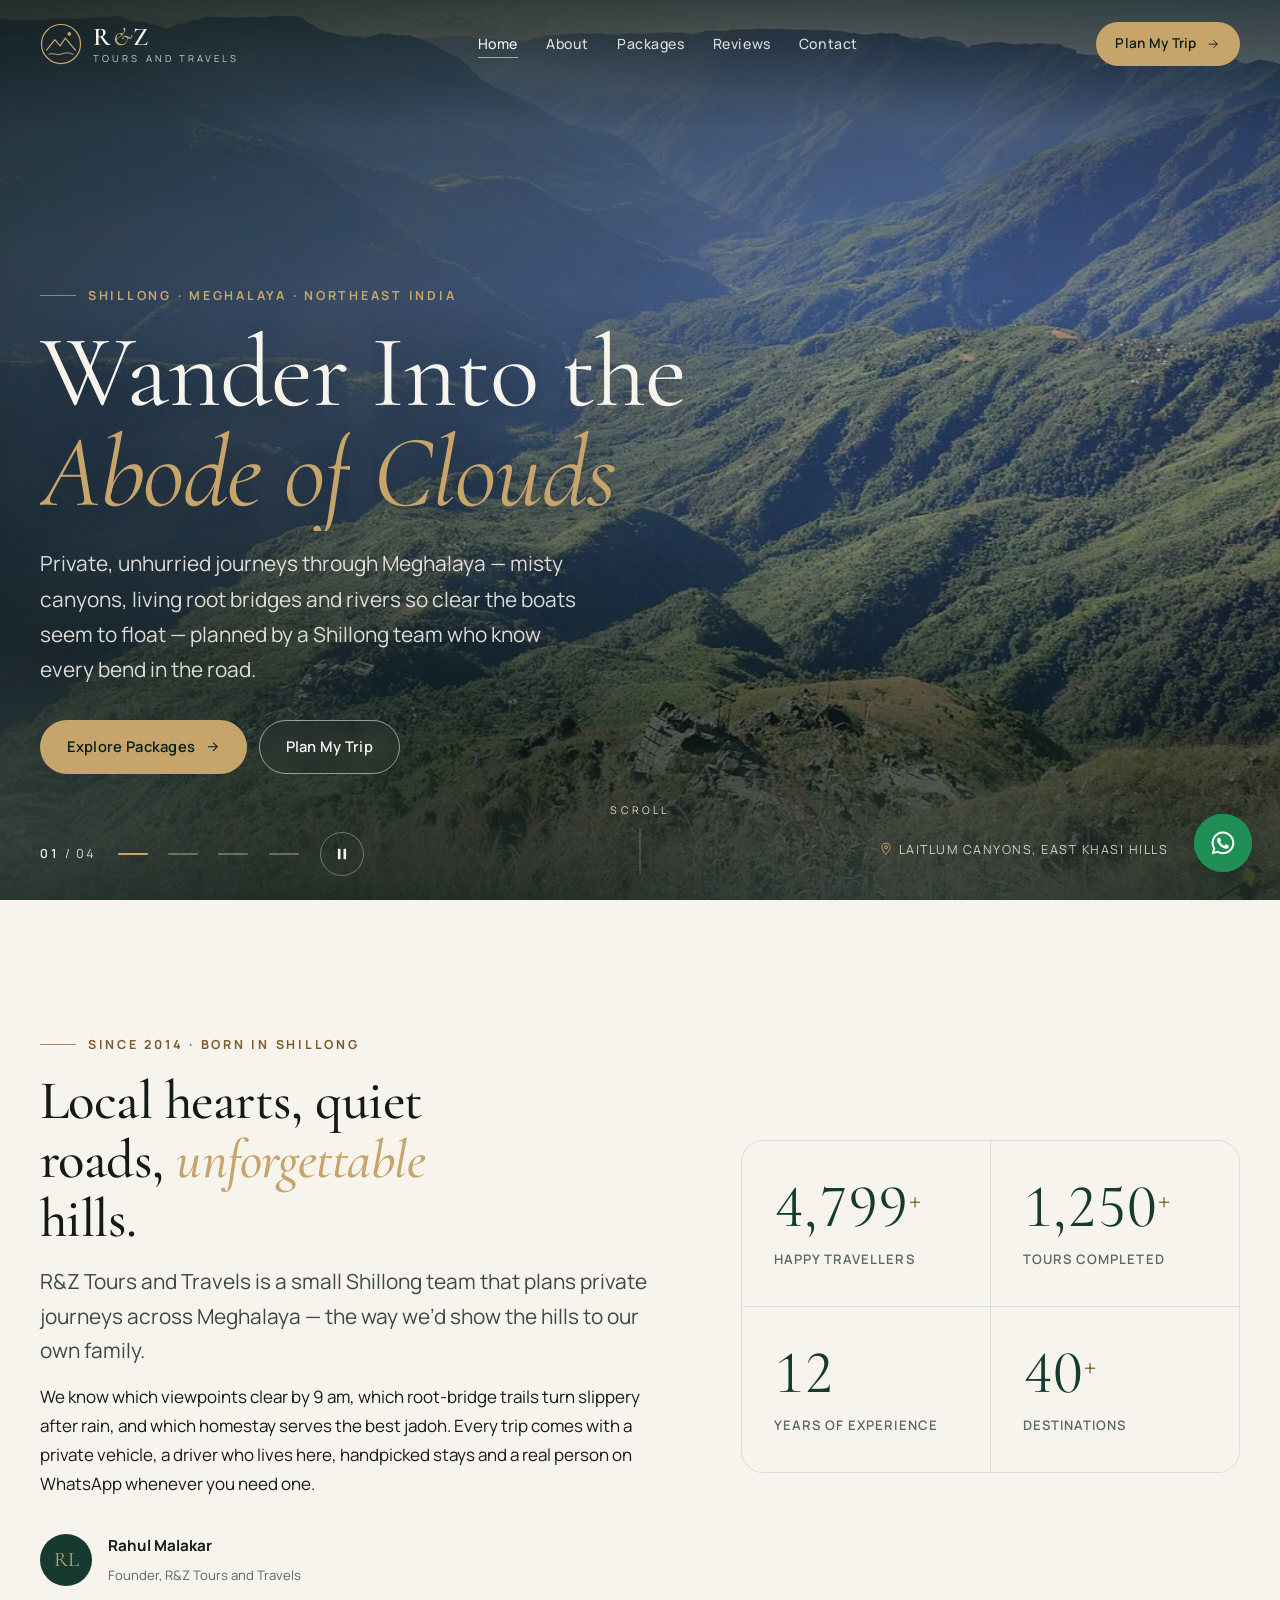
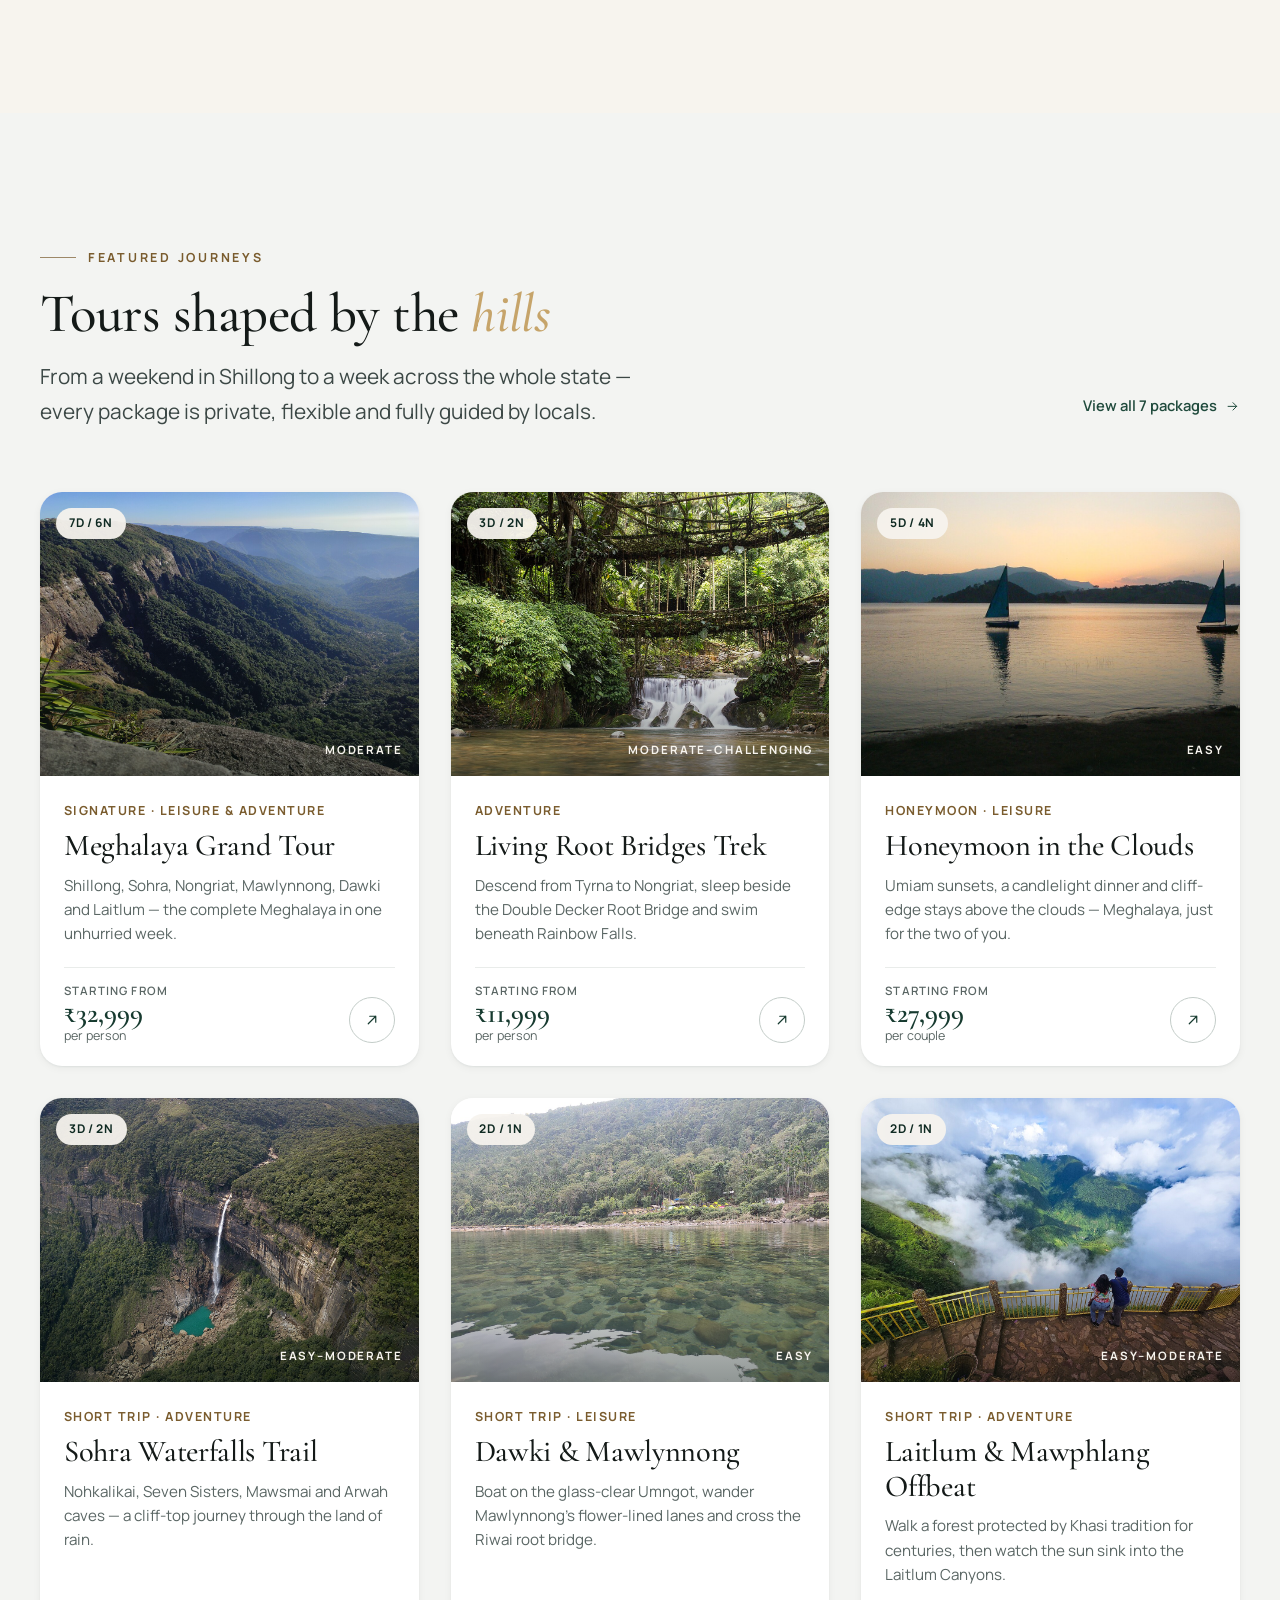
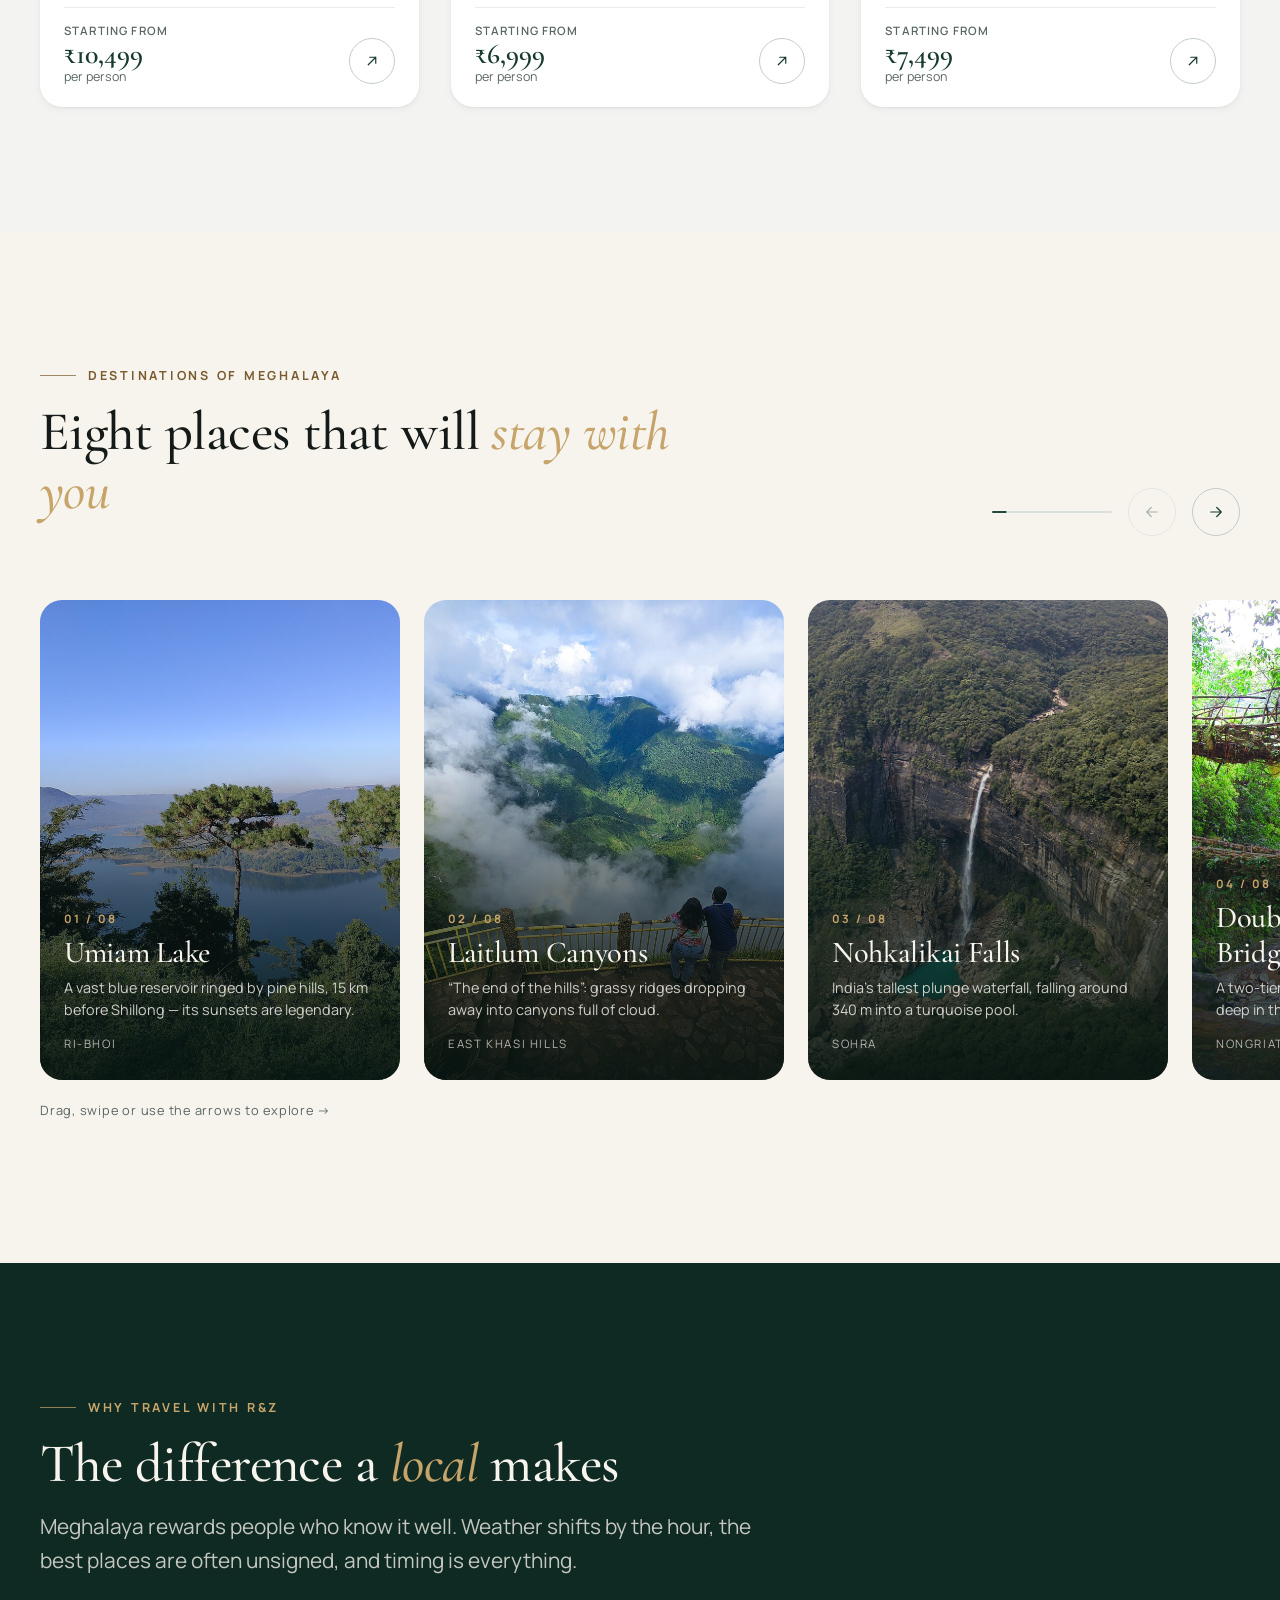
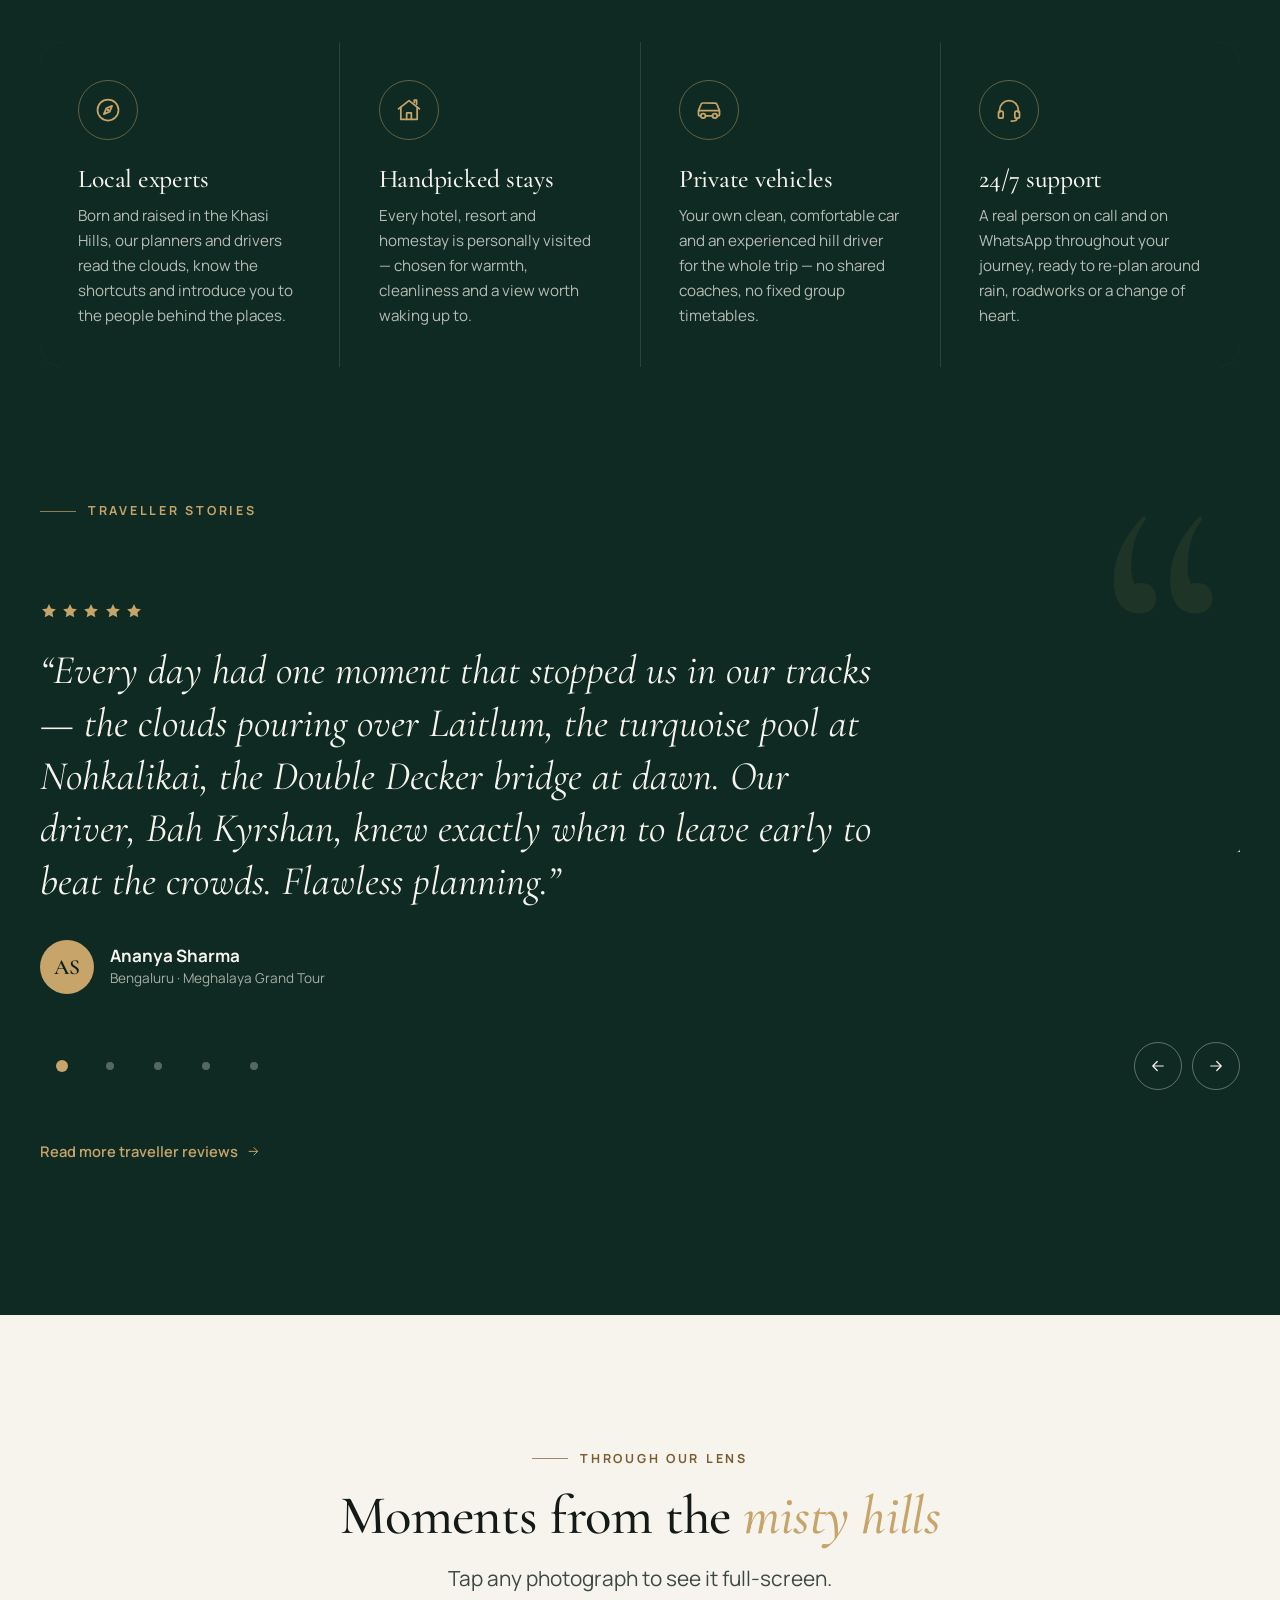
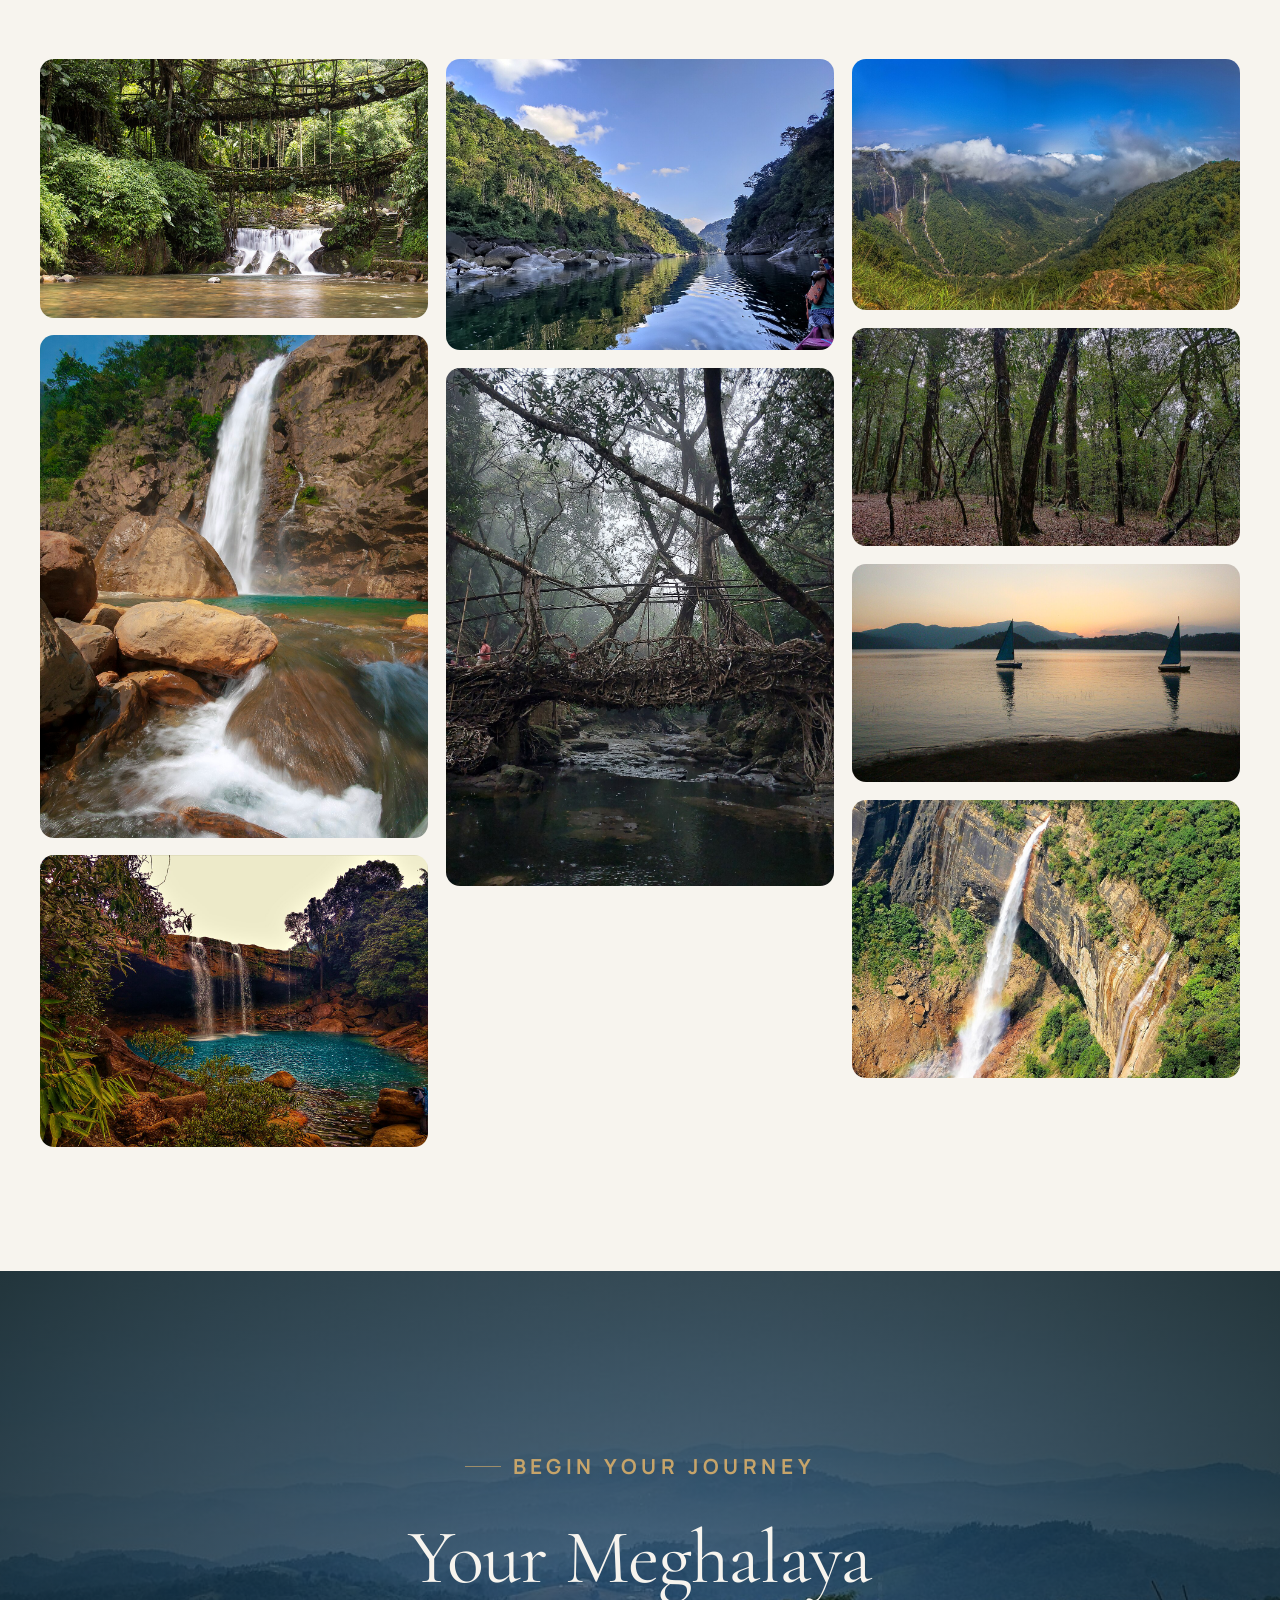
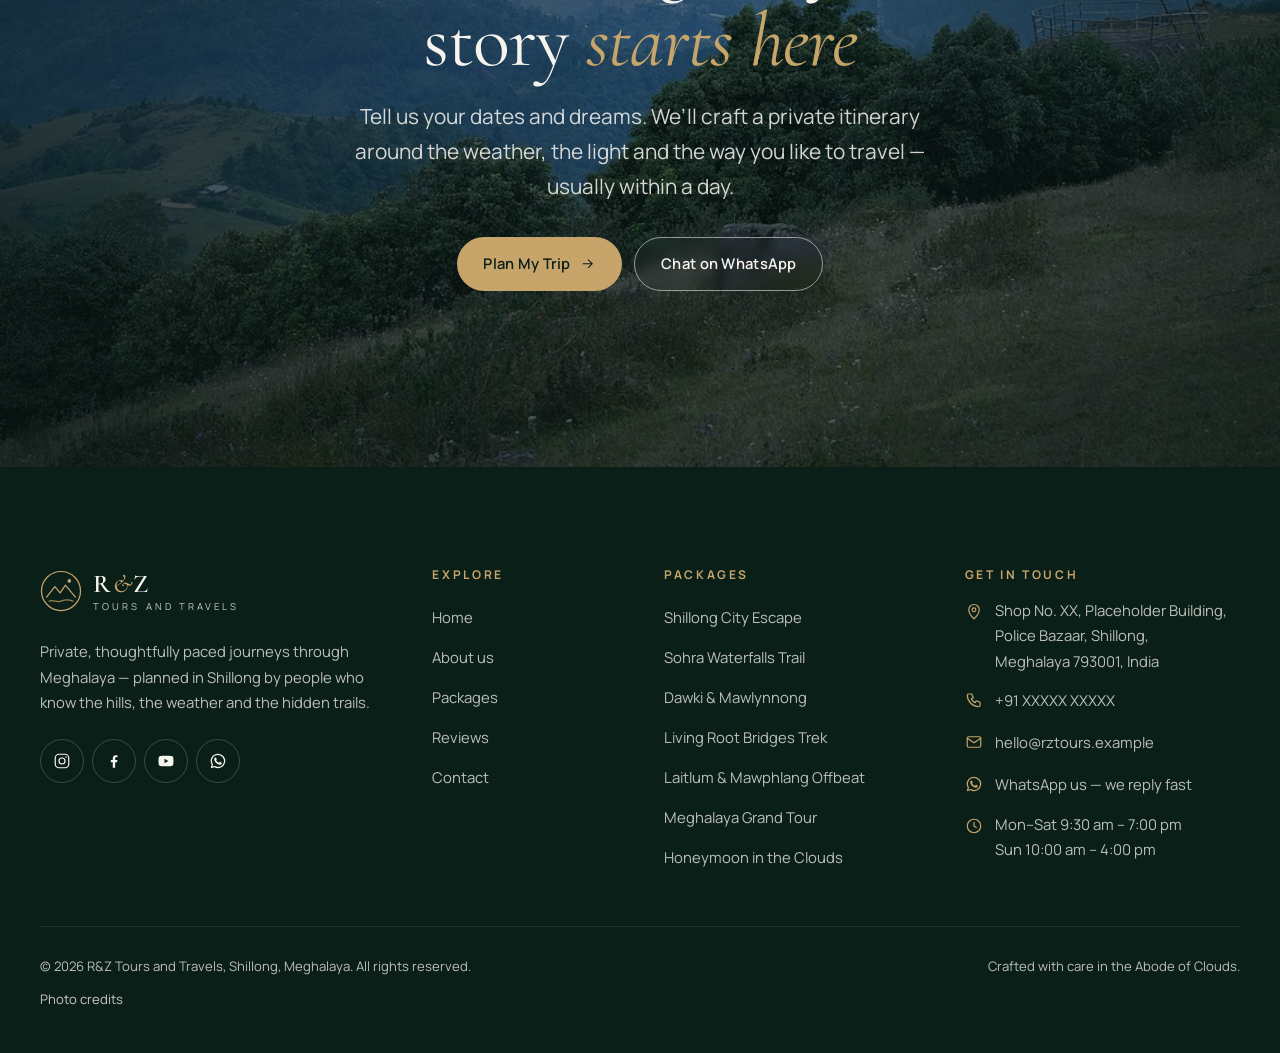
==== commit 8ec97aa5: "Fixed owner name" ====
--- a/index.html
+++ b/index.html
@@ -189,7 +189,7 @@
         <p>We know which viewpoints clear by 9 am, which root-bridge trails turn slippery after rain, and which homestay serves the best jadoh. Every trip comes with a private vehicle, a driver who lives here, handpicked stays and a real person on WhatsApp whenever you need one.</p>
         <div class="signature">
           <span class="signature__avatar" aria-hidden="true">RL</span>
-          <span><span class="signature__name">Rida Lyngdoh</span><br><span class="signature__role">Founder, R&amp;Z Tours and Travels</span></span>
+          <span><span class="signature__name">Rahul Malakar</span><br><span class="signature__role">Founder, R&amp;Z Tours and Travels</span></span>
         </div>
       </div>
       <!-- PLACEHOLDER STATS — update with real figures -->
